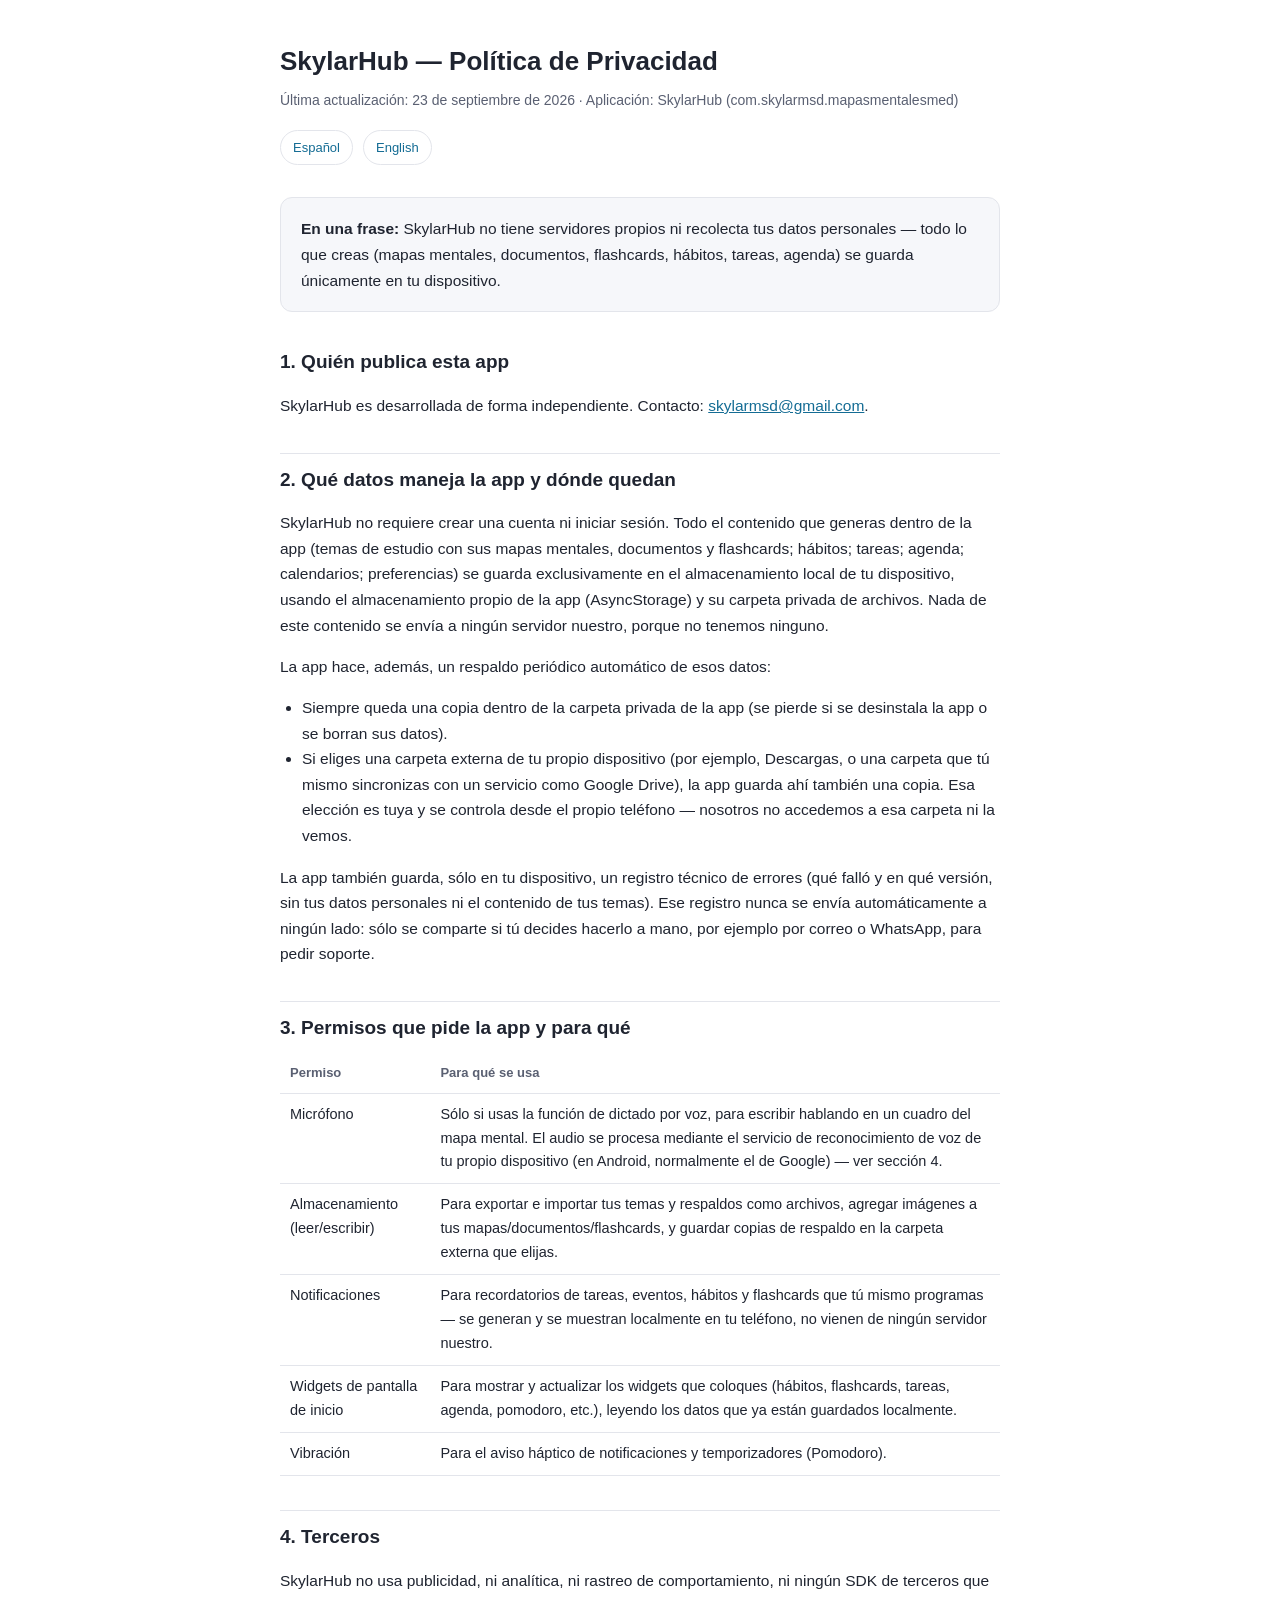
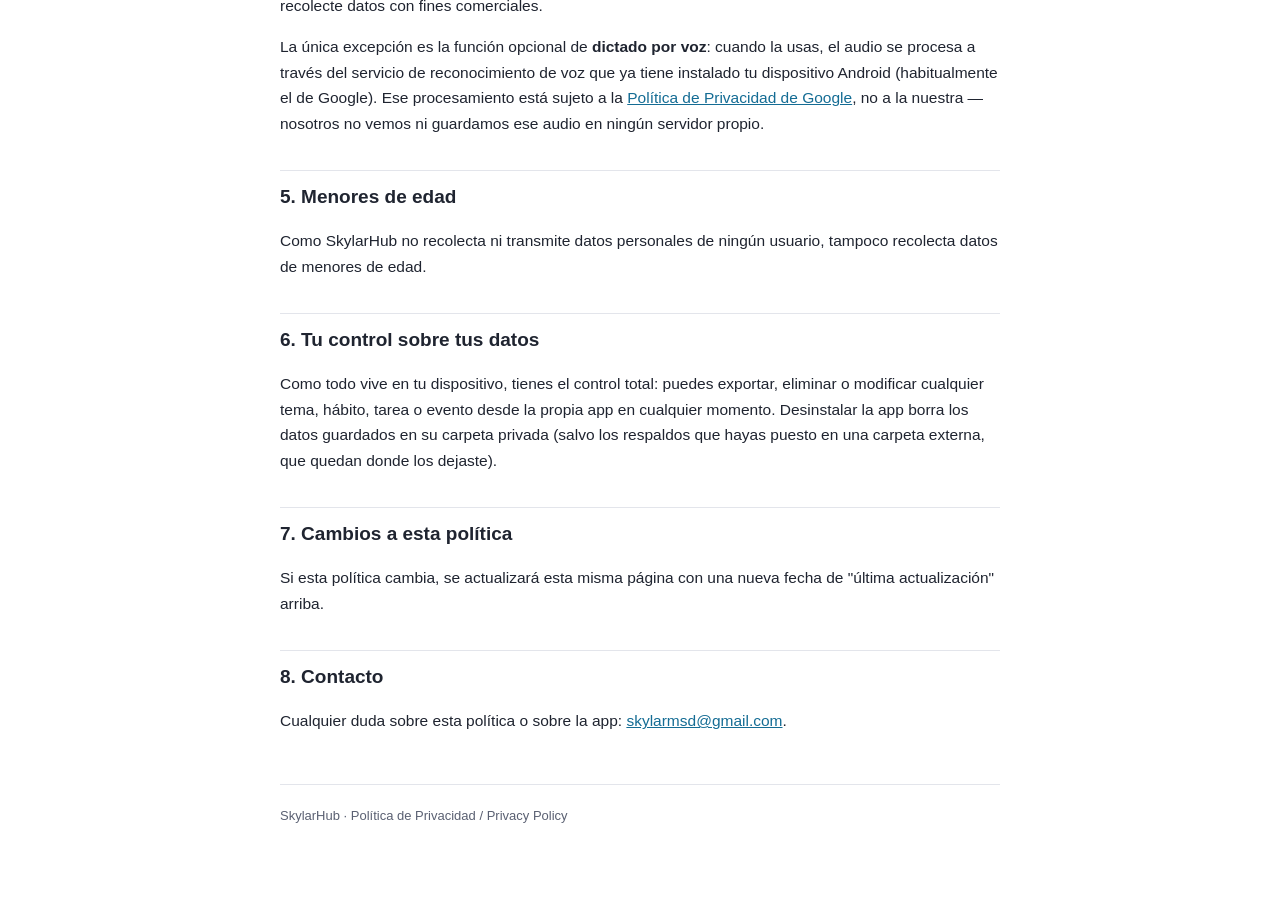
==== index.html @ 26d5677f "Create index.html" ====
<!DOCTYPE html>
<html lang="es">
<head>
<meta charset="UTF-8">
<meta name="viewport" content="width=device-width, initial-scale=1.0">
<title>SkylarHub — Política de Privacidad / Privacy Policy</title>
<style>
  :root {
    --texto: #1f2430;
    --texto-secundario: #5a6072;
    --fondo: #ffffff;
    --superficie: #f6f7fa;
    --borde: #e3e5eb;
    --acento: #146C94;
  }
  * { box-sizing: border-box; }
  body {
    margin: 0;
    background: var(--fondo);
    color: var(--texto);
    font-family: -apple-system, BlinkMacSystemFont, "Segoe UI", Roboto, Helvetica, Arial, sans-serif;
    line-height: 1.65;
  }
  .contenedor {
    max-width: 760px;
    margin: 0 auto;
    padding: 40px 20px 80px;
  }
  header {
    margin-bottom: 32px;
  }
  h1 {
    font-size: 26px;
    margin: 0 0 6px;
  }
  .subtitulo {
    color: var(--texto-secundario);
    font-size: 14px;
  }
  .idioma-nav {
    display: flex;
    gap: 10px;
    margin: 18px 0 0;
  }
  .idioma-nav a {
    font-size: 13px;
    text-decoration: none;
    color: var(--acento);
    border: 1px solid var(--borde);
    padding: 6px 12px;
    border-radius: 20px;
  }
  h2 {
    font-size: 19px;
    margin: 34px 0 10px;
    padding-top: 10px;
    border-top: 1px solid var(--borde);
  }
  section h2:first-of-type { border-top: none; padding-top: 0; }
  p, li { font-size: 15.5px; color: var(--texto); }
  ul { padding-left: 22px; }
  .resumen {
    background: var(--superficie);
    border: 1px solid var(--borde);
    border-radius: 12px;
    padding: 18px 20px;
    font-size: 15.5px;
  }
  .tabla-permisos {
    width: 100%;
    border-collapse: collapse;
    margin: 10px 0 4px;
    font-size: 14.5px;
  }
  .tabla-permisos th, .tabla-permisos td {
    text-align: left;
    padding: 9px 10px;
    border-bottom: 1px solid var(--borde);
    vertical-align: top;
  }
  .tabla-permisos th {
    color: var(--texto-secundario);
    font-weight: 600;
    font-size: 13px;
  }
  footer {
    margin-top: 50px;
    padding-top: 20px;
    border-top: 1px solid var(--borde);
    font-size: 13px;
    color: var(--texto-secundario);
  }
  a { color: var(--acento); }
  #en { display: none; }
</style>
</head>
<body>
<div class="contenedor">

  <header>
    <h1>SkylarHub — Política de Privacidad</h1>
    <div class="subtitulo">Última actualización: 23 de septiembre de 2026 · Aplicación: SkylarHub (com.skylarmsd.mapasmentalesmed)</div>
    <div class="idioma-nav">
      <a href="#" onclick="document.getElementById('es').style.display='block';document.getElementById('en').style.display='none';return false;">Español</a>
      <a href="#" onclick="document.getElementById('es').style.display='none';document.getElementById('en').style.display='block';return false;">English</a>
    </div>
  </header>

  <section id="es">

    <p class="resumen"><strong>En una frase:</strong> SkylarHub no tiene servidores propios ni recolecta tus datos personales — todo lo que creas (mapas mentales, documentos, flashcards, hábitos, tareas, agenda) se guarda únicamente en tu dispositivo.</p>

    <h2>1. Quién publica esta app</h2>
    <p>SkylarHub es desarrollada de forma independiente. Contacto: <a href="mailto:skylarmsd@gmail.com">skylarmsd@gmail.com</a>.</p>

    <h2>2. Qué datos maneja la app y dónde quedan</h2>
    <p>SkylarHub no requiere crear una cuenta ni iniciar sesión. Todo el contenido que generas dentro de la app (temas de estudio con sus mapas mentales, documentos y flashcards; hábitos; tareas; agenda; calendarios; preferencias) se guarda exclusivamente en el almacenamiento local de tu dispositivo, usando el almacenamiento propio de la app (AsyncStorage) y su carpeta privada de archivos. Nada de este contenido se envía a ningún servidor nuestro, porque no tenemos ninguno.</p>
    <p>La app hace, además, un respaldo periódico automático de esos datos:</p>
    <ul>
      <li>Siempre queda una copia dentro de la carpeta privada de la app (se pierde si se desinstala la app o se borran sus datos).</li>
      <li>Si eliges una carpeta externa de tu propio dispositivo (por ejemplo, Descargas, o una carpeta que tú mismo sincronizas con un servicio como Google Drive), la app guarda ahí también una copia. Esa elección es tuya y se controla desde el propio teléfono — nosotros no accedemos a esa carpeta ni la vemos.</li>
    </ul>
    <p>La app también guarda, sólo en tu dispositivo, un registro técnico de errores (qué falló y en qué versión, sin tus datos personales ni el contenido de tus temas). Ese registro nunca se envía automáticamente a ningún lado: sólo se comparte si tú decides hacerlo a mano, por ejemplo por correo o WhatsApp, para pedir soporte.</p>

    <h2>3. Permisos que pide la app y para qué</h2>
    <table class="tabla-permisos">
      <tr><th>Permiso</th><th>Para qué se usa</th></tr>
      <tr><td>Micrófono</td><td>Sólo si usas la función de dictado por voz, para escribir hablando en un cuadro del mapa mental. El audio se procesa mediante el servicio de reconocimiento de voz de tu propio dispositivo (en Android, normalmente el de Google) — ver sección 4.</td></tr>
      <tr><td>Almacenamiento (leer/escribir)</td><td>Para exportar e importar tus temas y respaldos como archivos, agregar imágenes a tus mapas/documentos/flashcards, y guardar copias de respaldo en la carpeta externa que elijas.</td></tr>
      <tr><td>Notificaciones</td><td>Para recordatorios de tareas, eventos, hábitos y flashcards que tú mismo programas — se generan y se muestran localmente en tu teléfono, no vienen de ningún servidor nuestro.</td></tr>
      <tr><td>Widgets de pantalla de inicio</td><td>Para mostrar y actualizar los widgets que coloques (hábitos, flashcards, tareas, agenda, pomodoro, etc.), leyendo los datos que ya están guardados localmente.</td></tr>
      <tr><td>Vibración</td><td>Para el aviso háptico de notificaciones y temporizadores (Pomodoro).</td></tr>
    </table>

    <h2>4. Terceros</h2>
    <p>SkylarHub no usa publicidad, ni analítica, ni rastreo de comportamiento, ni ningún SDK de terceros que recolecte datos con fines comerciales.</p>
    <p>La única excepción es la función opcional de <strong>dictado por voz</strong>: cuando la usas, el audio se procesa a través del servicio de reconocimiento de voz que ya tiene instalado tu dispositivo Android (habitualmente el de Google). Ese procesamiento está sujeto a la <a href="https://policies.google.com/privacy" target="_blank" rel="noopener">Política de Privacidad de Google</a>, no a la nuestra — nosotros no vemos ni guardamos ese audio en ningún servidor propio.</p>

    <h2>5. Menores de edad</h2>
    <p>Como SkylarHub no recolecta ni transmite datos personales de ningún usuario, tampoco recolecta datos de menores de edad.</p>

    <h2>6. Tu control sobre tus datos</h2>
    <p>Como todo vive en tu dispositivo, tienes el control total: puedes exportar, eliminar o modificar cualquier tema, hábito, tarea o evento desde la propia app en cualquier momento. Desinstalar la app borra los datos guardados en su carpeta privada (salvo los respaldos que hayas puesto en una carpeta externa, que quedan donde los dejaste).</p>

    <h2>7. Cambios a esta política</h2>
    <p>Si esta política cambia, se actualizará esta misma página con una nueva fecha de "última actualización" arriba.</p>

    <h2>8. Contacto</h2>
    <p>Cualquier duda sobre esta política o sobre la app: <a href="mailto:skylarmsd@gmail.com">skylarmsd@gmail.com</a>.</p>

  </section>

  <section id="en">

    <p class="resumen"><strong>In one sentence:</strong> SkylarHub has no servers of its own and does not collect your personal data — everything you create (mind maps, documents, flashcards, habits, tasks, calendar) is stored only on your device.</p>

    <h2>1. Who publishes this app</h2>
    <p>SkylarHub is developed independently. Contact: <a href="mailto:skylarmsd@gmail.com">skylarmsd@gmail.com</a>.</p>

    <h2>2. What data the app handles and where it lives</h2>
    <p>SkylarHub does not require creating an account or signing in. All the content you create inside the app (study topics with their mind maps, documents and flashcards; habits; tasks; calendar/agenda; preferences) is stored exclusively in your device's local storage, using the app's own storage (AsyncStorage) and its private file folder. None of this content is sent to any server of ours, because we don't have one.</p>
    <p>The app also makes a periodic automatic backup of that data:</p>
    <ul>
      <li>A copy always stays inside the app's private folder (lost if you uninstall the app or clear its data).</li>
      <li>If you choose an external folder on your own device (for example Downloads, or a folder you yourself sync with a service like Google Drive), the app also saves a copy there. That choice is yours and is controlled from your own phone — we do not access or see that folder.</li>
    </ul>
    <p>The app also keeps, only on your device, a technical error log (what failed and in which app version, without your personal data or your topics' content). That log is never sent anywhere automatically: it is only shared if you choose to do so manually, e.g. by email or messaging app, to request support.</p>

    <h2>3. Permissions the app requests and why</h2>
    <table class="tabla-permisos">
      <tr><th>Permission</th><th>What it's used for</th></tr>
      <tr><td>Microphone</td><td>Only if you use the voice dictation feature, to write into a mind-map box by speaking. The audio is processed through your own device's speech-recognition service (on Android, typically Google's) — see section 4.</td></tr>
      <tr><td>Storage (read/write)</td><td>To export and import your topics and backups as files, add images to your maps/documents/flashcards, and save backup copies to the external folder you choose.</td></tr>
      <tr><td>Notifications</td><td>For reminders about tasks, events, habits and flashcards that you schedule yourself — they are generated and shown locally on your phone, not sent from any server of ours.</td></tr>
      <tr><td>Home-screen widgets</td><td>To display and update the widgets you place (habits, flashcards, tasks, agenda, pomodoro, etc.), reading the data already stored locally.</td></tr>
      <tr><td>Vibration</td><td>For haptic feedback on notifications and timers (Pomodoro).</td></tr>
    </table>

    <h2>4. Third parties</h2>
    <p>SkylarHub does not use advertising, analytics, behavioral tracking, or any third-party SDK that collects data for commercial purposes.</p>
    <p>The only exception is the optional <strong>voice dictation</strong> feature: when you use it, the audio is processed through the speech-recognition service already installed on your Android device (typically Google's). That processing is subject to <a href="https://policies.google.com/privacy" target="_blank" rel="noopener">Google's Privacy Policy</a>, not ours — we never see or store that audio on any server of our own.</p>

    <h2>5. Children's privacy</h2>
    <p>Since SkylarHub does not collect or transmit personal data from any user, it does not collect data from children either.</p>

    <h2>6. Your control over your data</h2>
    <p>Since everything lives on your device, you have full control: you can export, delete or edit any topic, habit, task or event from within the app at any time. Uninstalling the app removes the data stored in its private folder (except for backups you placed yourself in an external folder, which stay where you left them).</p>

    <h2>7. Changes to this policy</h2>
    <p>If this policy changes, this same page will be updated with a new "last updated" date at the top.</p>

    <h2>8. Contact</h2>
    <p>Any questions about this policy or the app: <a href="mailto:skylarmsd@gmail.com">skylarmsd@gmail.com</a>.</p>

  </section>

  <footer>
    SkylarHub · Política de Privacidad / Privacy Policy
  </footer>

</div>
</body>
</html>
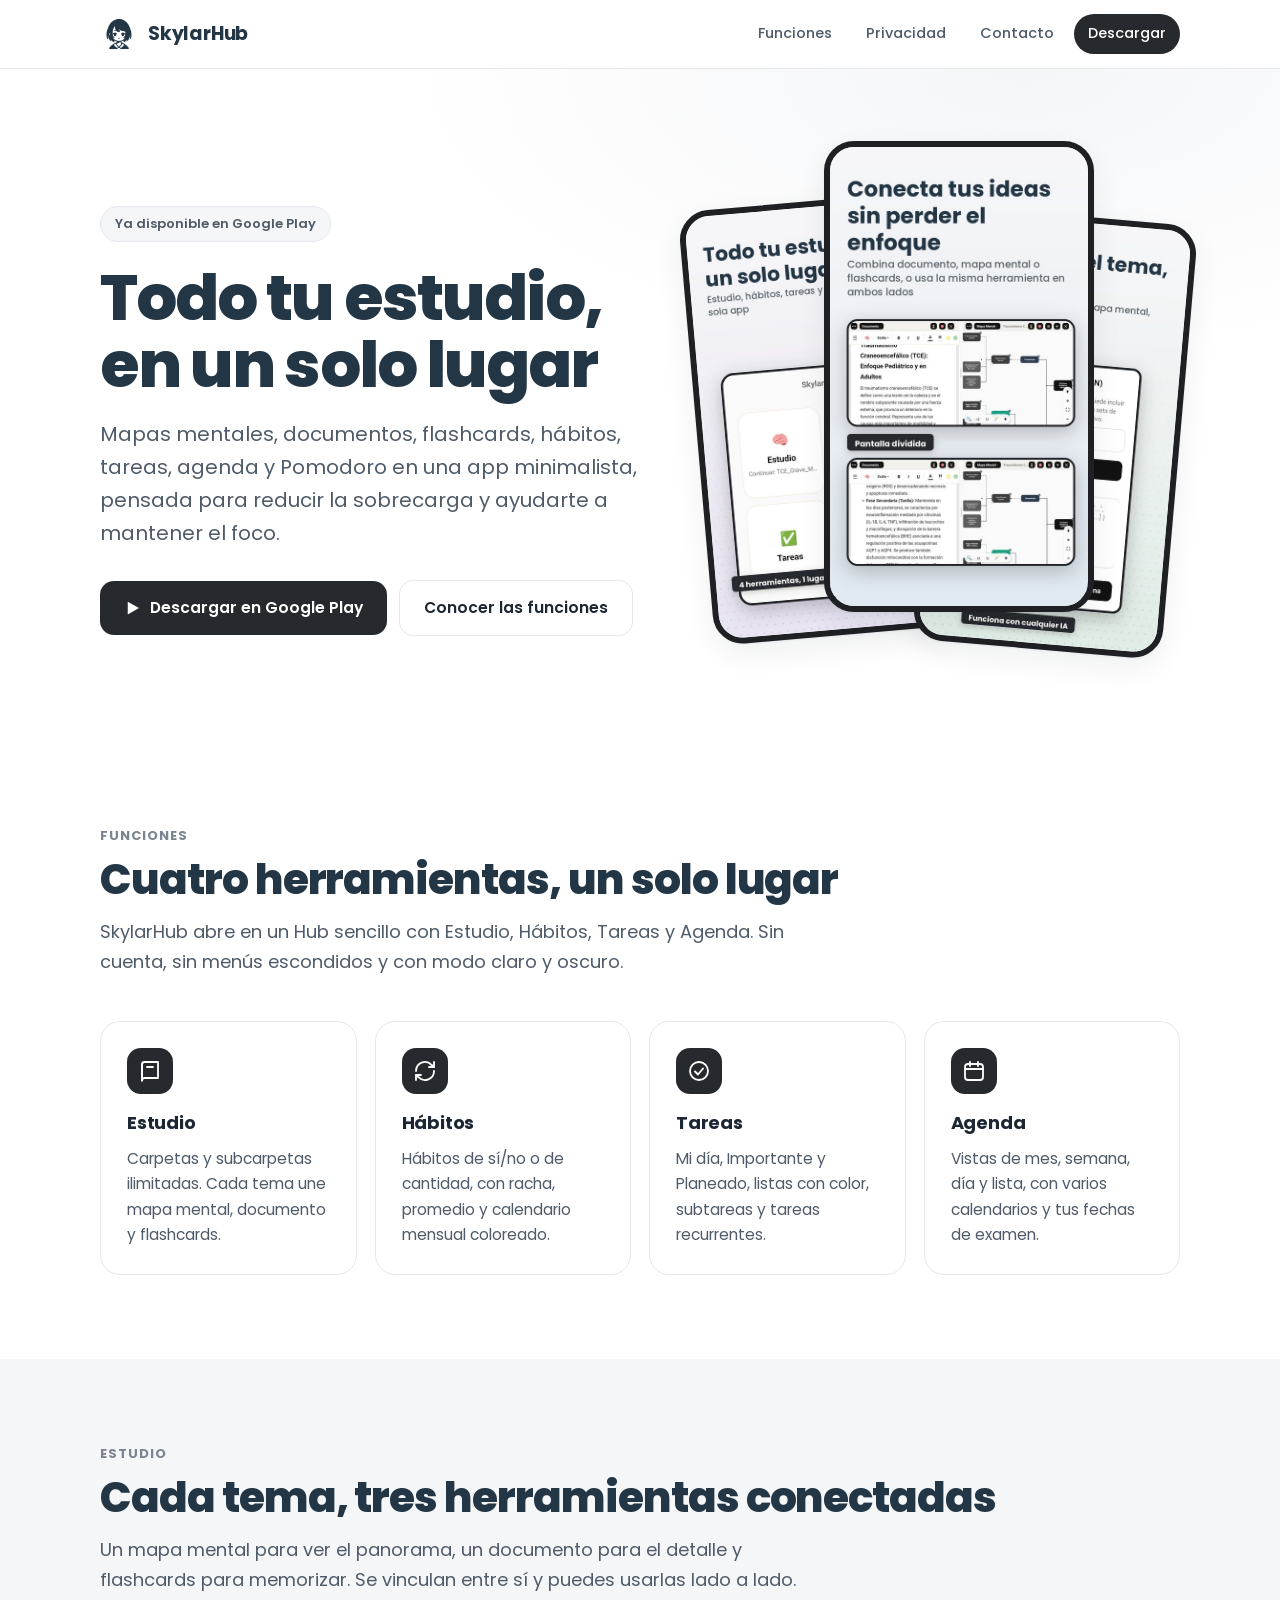
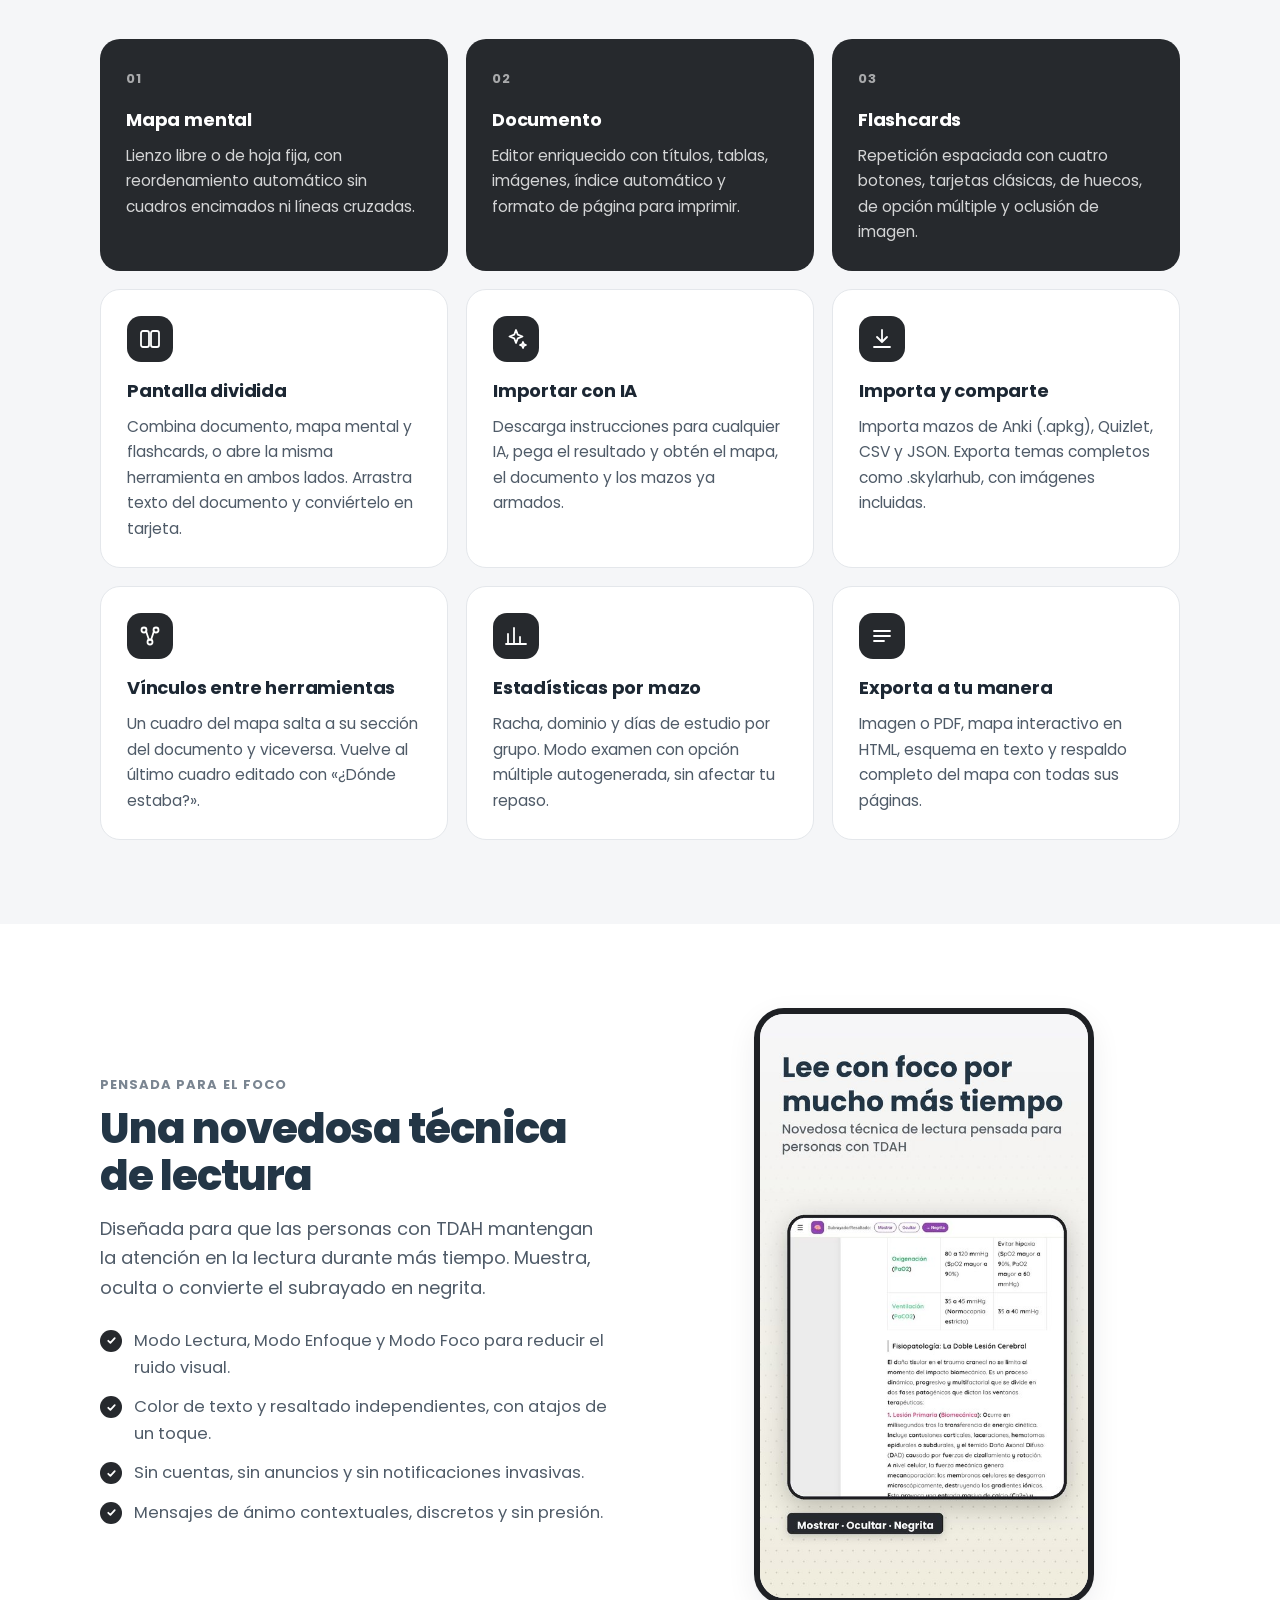
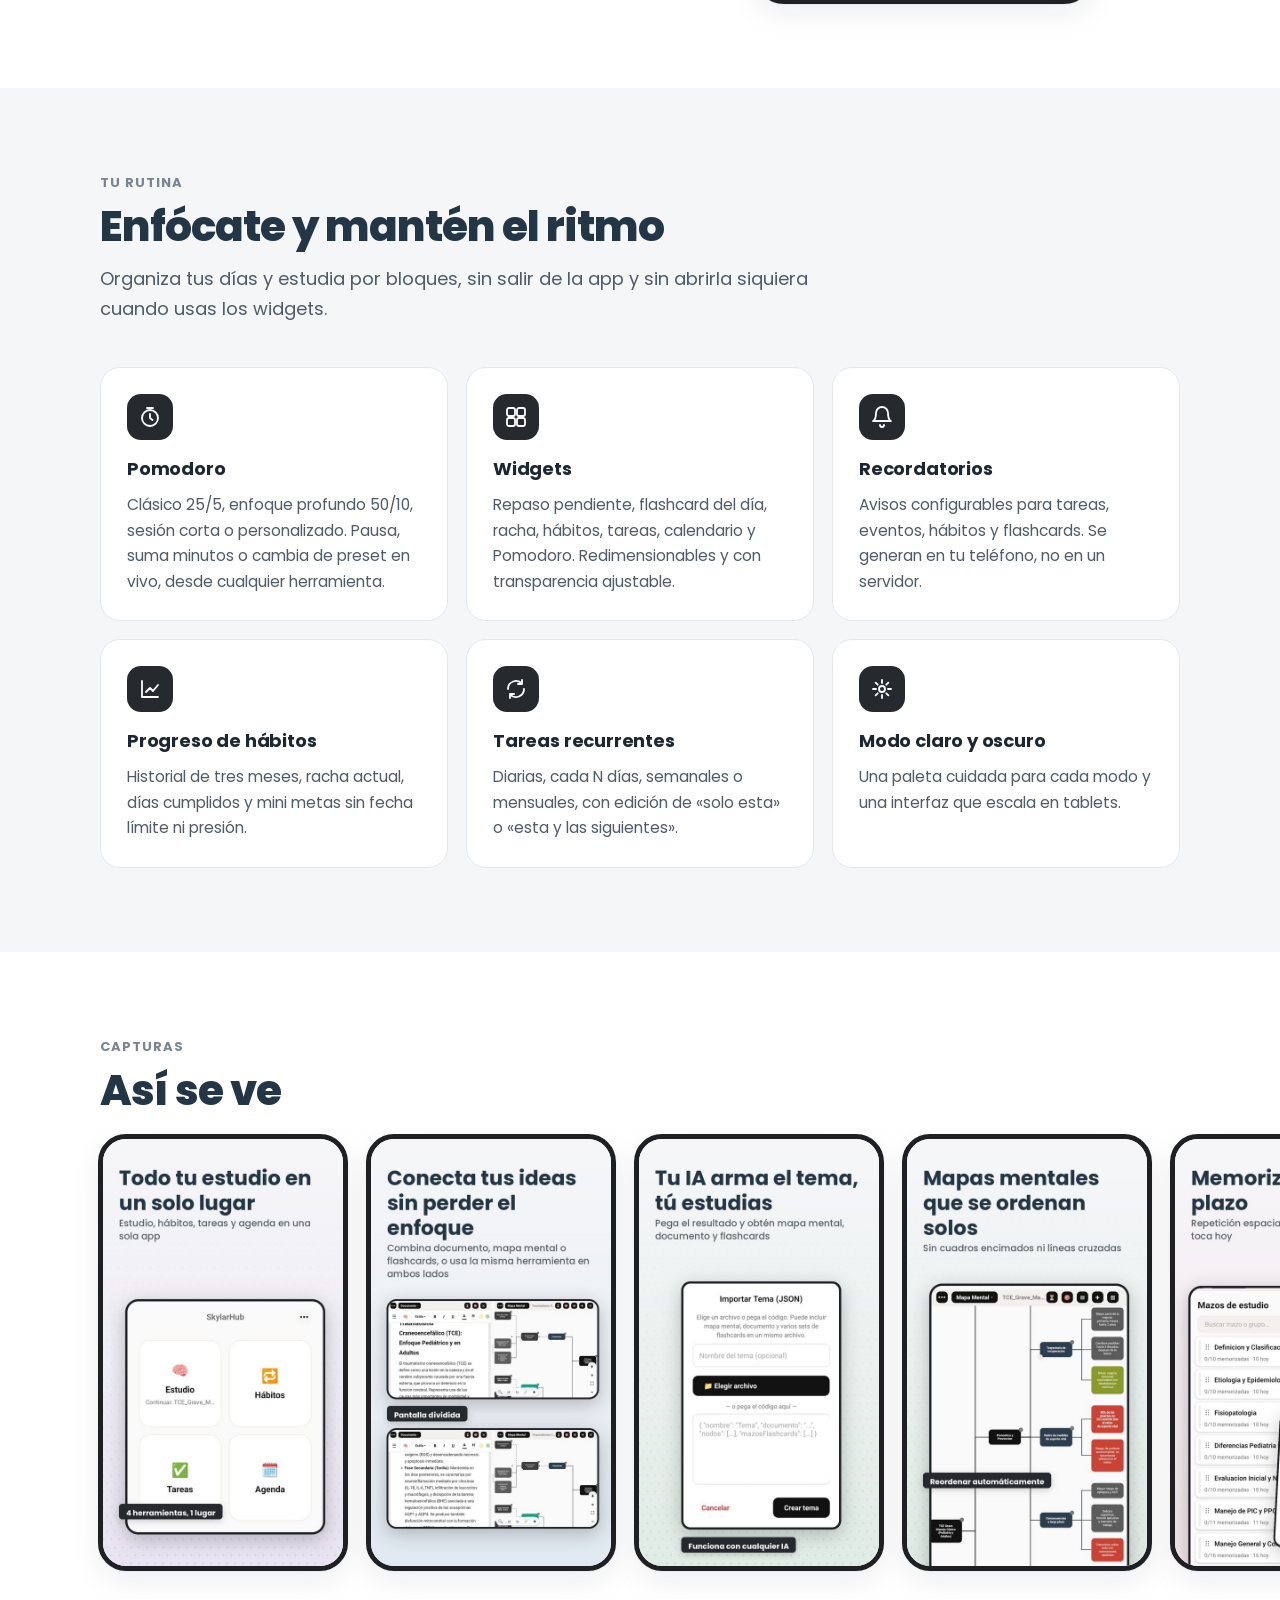
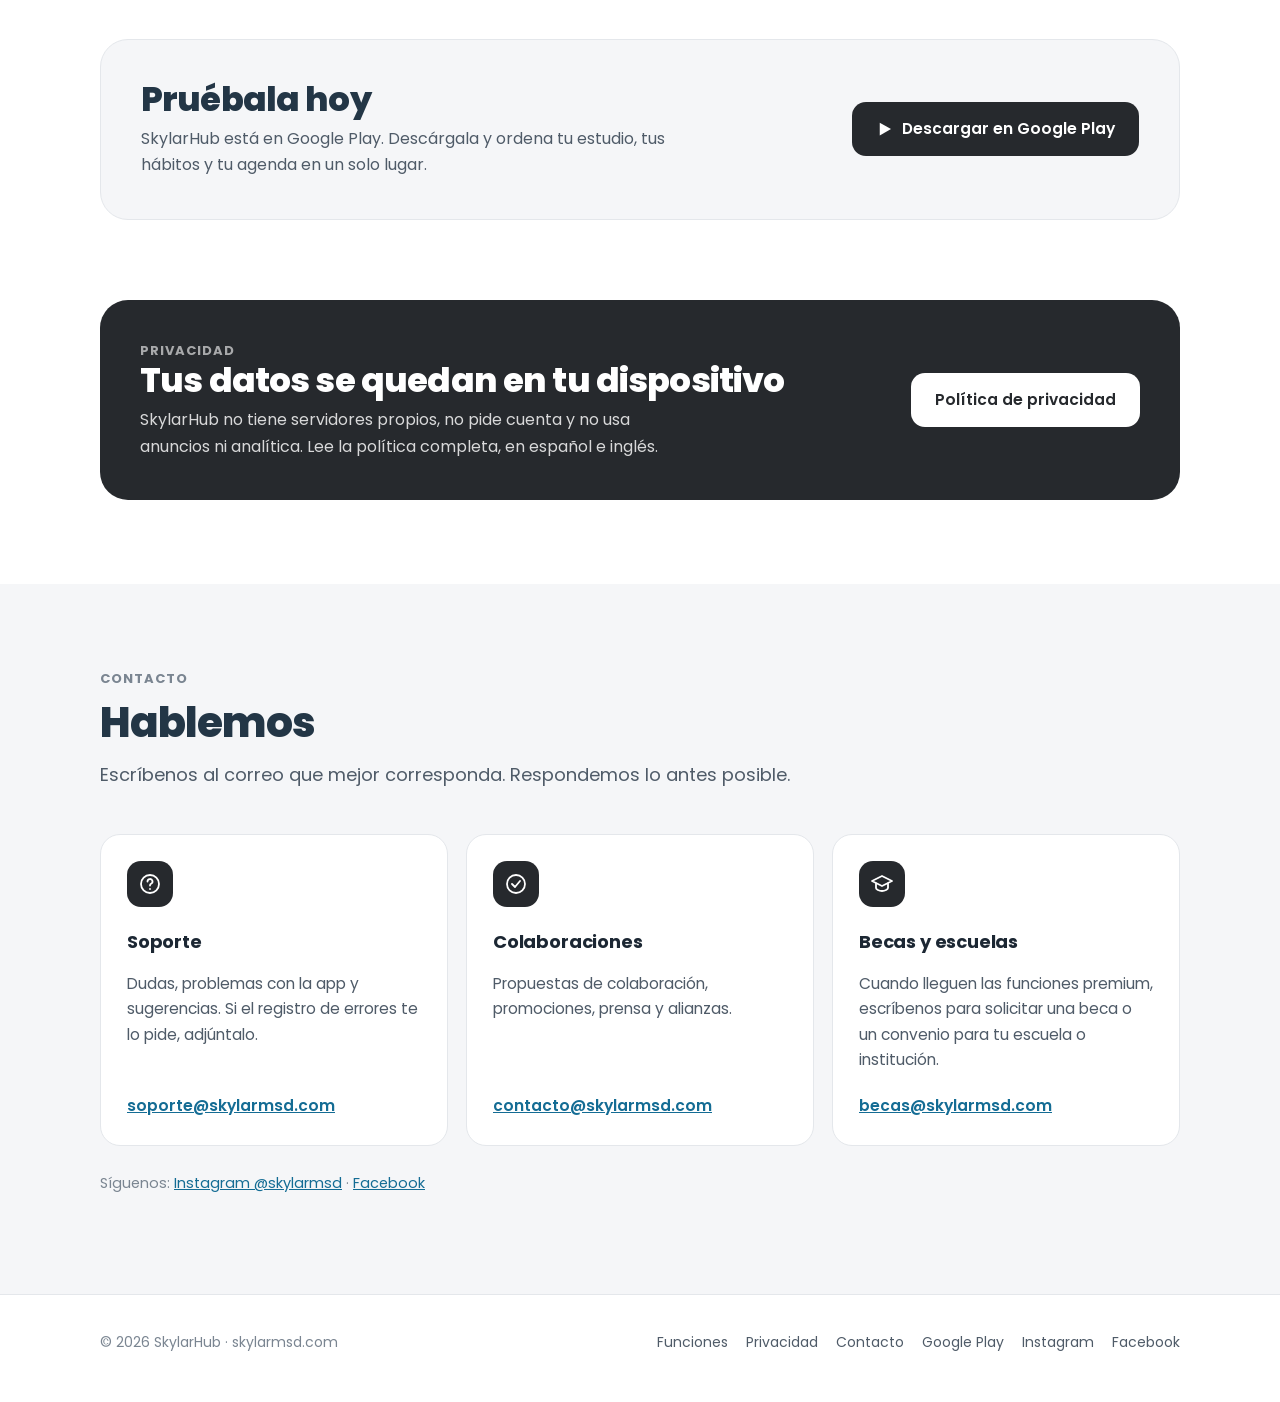
==== commit e709e245: "Add files via upload" ====
--- a/index.html
+++ b/index.html
@@ -2,202 +2,292 @@
 <html lang="es">
 <head>
 <meta charset="UTF-8">
-<meta name="viewport" content="width=device-width, initial-scale=1.0">
-<title>SkylarHub — Política de Privacidad / Privacy Policy</title>
-<style>
-  :root {
-    --texto: #1f2430;
-    --texto-secundario: #5a6072;
-    --fondo: #ffffff;
-    --superficie: #f6f7fa;
-    --borde: #e3e5eb;
-    --acento: #146C94;
-  }
-  * { box-sizing: border-box; }
-  body {
-    margin: 0;
-    background: var(--fondo);
-    color: var(--texto);
-    font-family: -apple-system, BlinkMacSystemFont, "Segoe UI", Roboto, Helvetica, Arial, sans-serif;
-    line-height: 1.65;
-  }
-  .contenedor {
-    max-width: 760px;
-    margin: 0 auto;
-    padding: 40px 20px 80px;
-  }
-  header {
-    margin-bottom: 32px;
-  }
-  h1 {
-    font-size: 26px;
-    margin: 0 0 6px;
-  }
-  .subtitulo {
-    color: var(--texto-secundario);
-    font-size: 14px;
-  }
-  .idioma-nav {
-    display: flex;
-    gap: 10px;
-    margin: 18px 0 0;
-  }
-  .idioma-nav a {
-    font-size: 13px;
-    text-decoration: none;
-    color: var(--acento);
-    border: 1px solid var(--borde);
-    padding: 6px 12px;
-    border-radius: 20px;
-  }
-  h2 {
-    font-size: 19px;
-    margin: 34px 0 10px;
-    padding-top: 10px;
-    border-top: 1px solid var(--borde);
-  }
-  section h2:first-of-type { border-top: none; padding-top: 0; }
-  p, li { font-size: 15.5px; color: var(--texto); }
-  ul { padding-left: 22px; }
-  .resumen {
-    background: var(--superficie);
-    border: 1px solid var(--borde);
-    border-radius: 12px;
-    padding: 18px 20px;
-    font-size: 15.5px;
-  }
-  .tabla-permisos {
-    width: 100%;
-    border-collapse: collapse;
-    margin: 10px 0 4px;
-    font-size: 14.5px;
-  }
-  .tabla-permisos th, .tabla-permisos td {
-    text-align: left;
-    padding: 9px 10px;
-    border-bottom: 1px solid var(--borde);
-    vertical-align: top;
-  }
-  .tabla-permisos th {
-    color: var(--texto-secundario);
-    font-weight: 600;
-    font-size: 13px;
-  }
-  footer {
-    margin-top: 50px;
-    padding-top: 20px;
-    border-top: 1px solid var(--borde);
-    font-size: 13px;
-    color: var(--texto-secundario);
-  }
-  a { color: var(--acento); }
-  #en { display: none; }
-</style>
+<meta name="viewport" content="width=device-width, initial-scale=1">
+<title>SkylarHub — Estudio, hábitos, tareas y agenda en una sola app</title>
+<meta name="description" content="SkylarHub reúne mapas mentales, documentos, flashcards, hábitos, tareas, agenda y Pomodoro en una app minimalista, sin cuenta y con tus datos solo en tu dispositivo.">
+<link rel="canonical" href="https://skylarmsd.com/">
+<link rel="icon" type="image/png" sizes="32x32" href="assets/favicon-32.png">
+<link rel="apple-touch-icon" href="assets/apple-touch-icon.png">
+<meta property="og:type" content="website">
+<meta property="og:title" content="SkylarHub — Todo tu estudio en un solo lugar">
+<meta property="og:description" content="Mapas mentales, documentos, flashcards, hábitos, tareas, agenda y Pomodoro. Sin cuenta, sin anuncios, sin rastreo.">
+<meta property="og:url" content="https://skylarmsd.com/">
+<meta property="og:image" content="https://skylarmsd.com/assets/og-image.jpg">
+<meta name="twitter:card" content="summary_large_image">
+<link rel="preconnect" href="https://fonts.googleapis.com">
+<link rel="preconnect" href="https://fonts.gstatic.com" crossorigin>
+<link href="https://fonts.googleapis.com/css2?family=Poppins:wght@400;500;600;700;800&display=swap" rel="stylesheet">
+<link rel="stylesheet" href="assets/style.css">
+<script type="application/ld+json">{"@context":"https://schema.org","@type":"MobileApplication","name":"SkylarHub","operatingSystem":"Android","applicationCategory":"EducationalApplication","url":"https://skylarmsd.com/","downloadUrl":"https://play.google.com/store/apps/details?id=com.skylarmsd.mapasmentalesmed","sameAs":["https://www.instagram.com/skylarmsd/","https://www.facebook.com/profile.php?id=61578050750793"]}</script>
 </head>
 <body>
-<div class="contenedor">
-
-  <header>
-    <h1>SkylarHub — Política de Privacidad</h1>
-    <div class="subtitulo">Última actualización: 23 de septiembre de 2026 · Aplicación: SkylarHub (com.skylarmsd.mapasmentalesmed)</div>
-    <div class="idioma-nav">
-      <a href="#" onclick="document.getElementById('es').style.display='block';document.getElementById('en').style.display='none';return false;">Español</a>
-      <a href="#" onclick="document.getElementById('es').style.display='none';document.getElementById('en').style.display='block';return false;">English</a>
-    </div>
-  </header>
-
-  <section id="es">
-
-    <p class="resumen"><strong>En una frase:</strong> SkylarHub no tiene servidores propios ni recolecta tus datos personales — todo lo que creas (mapas mentales, documentos, flashcards, hábitos, tareas, agenda) se guarda únicamente en tu dispositivo.</p>
-
-    <h2>1. Quién publica esta app</h2>
-    <p>SkylarHub es desarrollada de forma independiente. Contacto: <a href="mailto:skylarmsd@gmail.com">skylarmsd@gmail.com</a>.</p>
-
-    <h2>2. Qué datos maneja la app y dónde quedan</h2>
-    <p>SkylarHub no requiere crear una cuenta ni iniciar sesión. Todo el contenido que generas dentro de la app (temas de estudio con sus mapas mentales, documentos y flashcards; hábitos; tareas; agenda; calendarios; preferencias) se guarda exclusivamente en el almacenamiento local de tu dispositivo, usando el almacenamiento propio de la app (AsyncStorage) y su carpeta privada de archivos. Nada de este contenido se envía a ningún servidor nuestro, porque no tenemos ninguno.</p>
-    <p>La app hace, además, un respaldo periódico automático de esos datos:</p>
-    <ul>
-      <li>Siempre queda una copia dentro de la carpeta privada de la app (se pierde si se desinstala la app o se borran sus datos).</li>
-      <li>Si eliges una carpeta externa de tu propio dispositivo (por ejemplo, Descargas, o una carpeta que tú mismo sincronizas con un servicio como Google Drive), la app guarda ahí también una copia. Esa elección es tuya y se controla desde el propio teléfono — nosotros no accedemos a esa carpeta ni la vemos.</li>
-    </ul>
-    <p>La app también guarda, sólo en tu dispositivo, un registro técnico de errores (qué falló y en qué versión, sin tus datos personales ni el contenido de tus temas). Ese registro nunca se envía automáticamente a ningún lado: sólo se comparte si tú decides hacerlo a mano, por ejemplo por correo o WhatsApp, para pedir soporte.</p>
-
-    <h2>3. Permisos que pide la app y para qué</h2>
-    <table class="tabla-permisos">
-      <tr><th>Permiso</th><th>Para qué se usa</th></tr>
-      <tr><td>Micrófono</td><td>Sólo si usas la función de dictado por voz, para escribir hablando en un cuadro del mapa mental. El audio se procesa mediante el servicio de reconocimiento de voz de tu propio dispositivo (en Android, normalmente el de Google) — ver sección 4.</td></tr>
-      <tr><td>Almacenamiento (leer/escribir)</td><td>Para exportar e importar tus temas y respaldos como archivos, agregar imágenes a tus mapas/documentos/flashcards, y guardar copias de respaldo en la carpeta externa que elijas.</td></tr>
-      <tr><td>Notificaciones</td><td>Para recordatorios de tareas, eventos, hábitos y flashcards que tú mismo programas — se generan y se muestran localmente en tu teléfono, no vienen de ningún servidor nuestro.</td></tr>
-      <tr><td>Widgets de pantalla de inicio</td><td>Para mostrar y actualizar los widgets que coloques (hábitos, flashcards, tareas, agenda, pomodoro, etc.), leyendo los datos que ya están guardados localmente.</td></tr>
-      <tr><td>Vibración</td><td>Para el aviso háptico de notificaciones y temporizadores (Pomodoro).</td></tr>
-    </table>
-
-    <h2>4. Terceros</h2>
-    <p>SkylarHub no usa publicidad, ni analítica, ni rastreo de comportamiento, ni ningún SDK de terceros que recolecte datos con fines comerciales.</p>
-    <p>La única excepción es la función opcional de <strong>dictado por voz</strong>: cuando la usas, el audio se procesa a través del servicio de reconocimiento de voz que ya tiene instalado tu dispositivo Android (habitualmente el de Google). Ese procesamiento está sujeto a la <a href="https://policies.google.com/privacy" target="_blank" rel="noopener">Política de Privacidad de Google</a>, no a la nuestra — nosotros no vemos ni guardamos ese audio en ningún servidor propio.</p>
-
-    <h2>5. Menores de edad</h2>
-    <p>Como SkylarHub no recolecta ni transmite datos personales de ningún usuario, tampoco recolecta datos de menores de edad.</p>
-
-    <h2>6. Tu control sobre tus datos</h2>
-    <p>Como todo vive en tu dispositivo, tienes el control total: puedes exportar, eliminar o modificar cualquier tema, hábito, tarea o evento desde la propia app en cualquier momento. Desinstalar la app borra los datos guardados en su carpeta privada (salvo los respaldos que hayas puesto en una carpeta externa, que quedan donde los dejaste).</p>
-
-    <h2>7. Cambios a esta política</h2>
-    <p>Si esta política cambia, se actualizará esta misma página con una nueva fecha de "última actualización" arriba.</p>
-
-    <h2>8. Contacto</h2>
-    <p>Cualquier duda sobre esta política o sobre la app: <a href="mailto:skylarmsd@gmail.com">skylarmsd@gmail.com</a>.</p>
-
-  </section>
-
-  <section id="en">
-
-    <p class="resumen"><strong>In one sentence:</strong> SkylarHub has no servers of its own and does not collect your personal data — everything you create (mind maps, documents, flashcards, habits, tasks, calendar) is stored only on your device.</p>
-
-    <h2>1. Who publishes this app</h2>
-    <p>SkylarHub is developed independently. Contact: <a href="mailto:skylarmsd@gmail.com">skylarmsd@gmail.com</a>.</p>
-
-    <h2>2. What data the app handles and where it lives</h2>
-    <p>SkylarHub does not require creating an account or signing in. All the content you create inside the app (study topics with their mind maps, documents and flashcards; habits; tasks; calendar/agenda; preferences) is stored exclusively in your device's local storage, using the app's own storage (AsyncStorage) and its private file folder. None of this content is sent to any server of ours, because we don't have one.</p>
-    <p>The app also makes a periodic automatic backup of that data:</p>
-    <ul>
-      <li>A copy always stays inside the app's private folder (lost if you uninstall the app or clear its data).</li>
-      <li>If you choose an external folder on your own device (for example Downloads, or a folder you yourself sync with a service like Google Drive), the app also saves a copy there. That choice is yours and is controlled from your own phone — we do not access or see that folder.</li>
-    </ul>
-    <p>The app also keeps, only on your device, a technical error log (what failed and in which app version, without your personal data or your topics' content). That log is never sent anywhere automatically: it is only shared if you choose to do so manually, e.g. by email or messaging app, to request support.</p>
-
-    <h2>3. Permissions the app requests and why</h2>
-    <table class="tabla-permisos">
-      <tr><th>Permission</th><th>What it's used for</th></tr>
-      <tr><td>Microphone</td><td>Only if you use the voice dictation feature, to write into a mind-map box by speaking. The audio is processed through your own device's speech-recognition service (on Android, typically Google's) — see section 4.</td></tr>
-      <tr><td>Storage (read/write)</td><td>To export and import your topics and backups as files, add images to your maps/documents/flashcards, and save backup copies to the external folder you choose.</td></tr>
-      <tr><td>Notifications</td><td>For reminders about tasks, events, habits and flashcards that you schedule yourself — they are generated and shown locally on your phone, not sent from any server of ours.</td></tr>
-      <tr><td>Home-screen widgets</td><td>To display and update the widgets you place (habits, flashcards, tasks, agenda, pomodoro, etc.), reading the data already stored locally.</td></tr>
-      <tr><td>Vibration</td><td>For haptic feedback on notifications and timers (Pomodoro).</td></tr>
-    </table>
-
-    <h2>4. Third parties</h2>
-    <p>SkylarHub does not use advertising, analytics, behavioral tracking, or any third-party SDK that collects data for commercial purposes.</p>
-    <p>The only exception is the optional <strong>voice dictation</strong> feature: when you use it, the audio is processed through the speech-recognition service already installed on your Android device (typically Google's). That processing is subject to <a href="https://policies.google.com/privacy" target="_blank" rel="noopener">Google's Privacy Policy</a>, not ours — we never see or store that audio on any server of our own.</p>
-
-    <h2>5. Children's privacy</h2>
-    <p>Since SkylarHub does not collect or transmit personal data from any user, it does not collect data from children either.</p>
-
-    <h2>6. Your control over your data</h2>
-    <p>Since everything lives on your device, you have full control: you can export, delete or edit any topic, habit, task or event from within the app at any time. Uninstalling the app removes the data stored in its private folder (except for backups you placed yourself in an external folder, which stay where you left them).</p>
-
-    <h2>7. Changes to this policy</h2>
-    <p>If this policy changes, this same page will be updated with a new "last updated" date at the top.</p>
-
-    <h2>8. Contact</h2>
-    <p>Any questions about this policy or the app: <a href="mailto:skylarmsd@gmail.com">skylarmsd@gmail.com</a>.</p>
-
-  </section>
-
-  <footer>
-    SkylarHub · Política de Privacidad / Privacy Policy
-  </footer>
-
-</div>
+
+<header class="nav">
+  <div class="wrap">
+    <a class="brand" href="/"><img class="logo-img" src="assets/logo.png" alt="" width="38" height="38"><span>SkylarHub</span></a>
+    <nav aria-label="Principal">
+      <ul>
+        <li><a href="#funciones">Funciones</a></li>
+        <li><a href="/privacidad">Privacidad</a></li>
+        <li><a href="#contacto">Contacto</a></li>
+        <li><a class="navcta" href="https://play.google.com/store/apps/details?id=com.skylarmsd.mapasmentalesmed" target="_blank" rel="noopener">Descargar</a></li>
+      </ul>
+    </nav>
+  </div>
+</header>
+
+<main>
+
+<!-- HERO -->
+<section class="hero">
+  <div class="wrap">
+    <div>
+      <span class="eyebrow">Ya disponible en Google Play</span>
+      <h1>Todo tu estudio, en un solo lugar</h1>
+      <p class="lead">Mapas mentales, documentos, flashcards, hábitos, tareas, agenda y Pomodoro en una app minimalista, pensada para reducir la sobrecarga y ayudarte a mantener el foco.</p>
+      <div class="cta">
+        <a class="btn" href="https://play.google.com/store/apps/details?id=com.skylarmsd.mapasmentalesmed" target="_blank" rel="noopener"><svg viewBox="0 0 24 24" aria-hidden="true"><path d="M5 3.5v17l15-8.5z"/></svg> Descargar en Google Play</a>
+        <a class="btn ghost" href="#funciones">Conocer las funciones</a>
+      </div>
+    </div>
+    <div class="phones" aria-hidden="true">
+      <img src="assets/screens/1_hub.jpg" alt="" width="540" height="960">
+      <img src="assets/screens/2_pantalla_dividida.jpg" alt="" width="540" height="960">
+      <img src="assets/screens/3_importar_ia.jpg" alt="" width="540" height="960">
+    </div>
+  </div>
+</section>
+
+<!-- PILARES -->
+<section class="s" id="funciones">
+  <div class="wrap">
+    <p class="kicker">Funciones</p>
+    <h2>Cuatro herramientas, un solo lugar</h2>
+    <p class="sub">SkylarHub abre en un Hub sencillo con Estudio, Hábitos, Tareas y Agenda. Sin cuenta, sin menús escondidos y con modo claro y oscuro.</p>
+
+    <div class="grid g4">
+      <article class="card">
+        <div class="ico"><svg viewBox="0 0 24 24"><path d="M4 5.5A2.5 2.5 0 0 1 6.5 3H20v16H6.5A2.5 2.5 0 0 0 4 21.5z"/><path d="M4 21.5V5.5M9 8h6"/></svg></div>
+        <h3>Estudio</h3>
+        <p>Carpetas y subcarpetas ilimitadas. Cada tema une mapa mental, documento y flashcards.</p>
+      </article>
+      <article class="card">
+        <div class="ico"><svg viewBox="0 0 24 24"><path d="M3 12a9 9 0 0 1 15.5-6.2L21 8"/><path d="M21 3v5h-5M21 12a9 9 0 0 1-15.5 6.2L3 16"/><path d="M3 21v-5h5"/></svg></div>
+        <h3>Hábitos</h3>
+        <p>Hábitos de sí/no o de cantidad, con racha, promedio y calendario mensual coloreado.</p>
+      </article>
+      <article class="card">
+        <div class="ico"><svg viewBox="0 0 24 24"><circle cx="12" cy="12" r="9"/><path d="M8 12.5l3 3 5-6"/></svg></div>
+        <h3>Tareas</h3>
+        <p>Mi día, Importante y Planeado, listas con color, subtareas y tareas recurrentes.</p>
+      </article>
+      <article class="card">
+        <div class="ico"><svg viewBox="0 0 24 24"><rect x="3" y="5" width="18" height="16" rx="3"/><path d="M3 10h18M8 3v4M16 3v4"/></svg></div>
+        <h3>Agenda</h3>
+        <p>Vistas de mes, semana, día y lista, con varios calendarios y tus fechas de examen.</p>
+      </article>
+    </div>
+  </div>
+</section>
+
+<!-- ESTUDIO -->
+<section class="s soft">
+  <div class="wrap">
+    <p class="kicker">Estudio</p>
+    <h2>Cada tema, tres herramientas conectadas</h2>
+    <p class="sub">Un mapa mental para ver el panorama, un documento para el detalle y flashcards para memorizar. Se vinculan entre sí y puedes usarlas lado a lado.</p>
+
+    <div class="trio">
+      <div class="card"><span class="n">01</span><h3>Mapa mental</h3><p>Lienzo libre o de hoja fija, con reordenamiento automático sin cuadros encimados ni líneas cruzadas.</p></div>
+      <div class="card"><span class="n">02</span><h3>Documento</h3><p>Editor enriquecido con títulos, tablas, imágenes, índice automático y formato de página para imprimir.</p></div>
+      <div class="card"><span class="n">03</span><h3>Flashcards</h3><p>Repetición espaciada con cuatro botones, tarjetas clásicas, de huecos, de opción múltiple y oclusión de imagen.</p></div>
+    </div>
+
+    <div class="grid g3">
+      <article class="card">
+        <div class="ico"><svg viewBox="0 0 24 24"><rect x="3" y="4" width="8" height="16" rx="2"/><rect x="13" y="4" width="8" height="16" rx="2"/></svg></div>
+        <h3>Pantalla dividida</h3>
+        <p>Combina documento, mapa mental y flashcards, o abre la misma herramienta en ambos lados. Arrastra texto del documento y conviértelo en tarjeta.</p>
+      </article>
+      <article class="card">
+        <div class="ico"><svg viewBox="0 0 24 24"><path d="M12 3l1.8 4.7L18.5 9.5l-4.7 1.8L12 16l-1.8-4.7L5.5 9.5l4.7-1.8z"/><path d="M19 15l.8 2.2L22 18l-2.2.8L19 21l-.8-2.2L16 18l2.2-.8z"/></svg></div>
+        <h3>Importar con IA</h3>
+        <p>Descarga instrucciones para cualquier IA, pega el resultado y obtén el mapa, el documento y los mazos ya armados.</p>
+      </article>
+      <article class="card">
+        <div class="ico"><svg viewBox="0 0 24 24"><path d="M12 3v12M7 10l5 5 5-5M4 20h16"/></svg></div>
+        <h3>Importa y comparte</h3>
+        <p>Importa mazos de Anki (.apkg), Quizlet, CSV y JSON. Exporta temas completos como .skylarhub, con imágenes incluidas.</p>
+      </article>
+      <article class="card">
+        <div class="ico"><svg viewBox="0 0 24 24"><circle cx="6" cy="6" r="2.5"/><circle cx="18" cy="6" r="2.5"/><circle cx="12" cy="18" r="2.5"/><path d="M8 7l3 9M16 7l-3 9"/></svg></div>
+        <h3>Vínculos entre herramientas</h3>
+        <p>Un cuadro del mapa salta a su sección del documento y viceversa. Vuelve al último cuadro editado con «¿Dónde estaba?».</p>
+      </article>
+      <article class="card">
+        <div class="ico"><svg viewBox="0 0 24 24"><path d="M4 20V10M10 20V4M16 20v-7M22 20H2"/></svg></div>
+        <h3>Estadísticas por mazo</h3>
+        <p>Racha, dominio y días de estudio por grupo. Modo examen con opción múltiple autogenerada, sin afectar tu repaso.</p>
+      </article>
+      <article class="card">
+        <div class="ico"><svg viewBox="0 0 24 24"><path d="M4 7h16M4 12h16M4 17h10"/></svg></div>
+        <h3>Exporta a tu manera</h3>
+        <p>Imagen o PDF, mapa interactivo en HTML, esquema en texto y respaldo completo del mapa con todas sus páginas.</p>
+      </article>
+    </div>
+  </div>
+</section>
+
+<!-- TDAH -->
+<section class="s">
+  <div class="wrap split">
+    <div>
+      <p class="kicker">Pensada para el foco</p>
+      <h2>Una novedosa técnica de lectura</h2>
+      <p class="sub" style="margin-bottom:0">Diseñada para que las personas con TDAH mantengan la atención en la lectura durante más tiempo. Muestra, oculta o convierte el subrayado en negrita.</p>
+      <ul class="checks">
+        <li>Modo Lectura, Modo Enfoque y Modo Foco para reducir el ruido visual.</li>
+        <li>Color de texto y resaltado independientes, con atajos de un toque.</li>
+        <li>Sin cuentas, sin anuncios y sin notificaciones invasivas.</li>
+        <li>Mensajes de ánimo contextuales, discretos y sin presión.</li>
+      </ul>
+    </div>
+    <img src="assets/screens/8_lectura_tdah.jpg" alt="Documento con la barra de subrayado de SkylarHub" width="540" height="960" loading="lazy">
+  </div>
+</section>
+
+<!-- TIEMPO -->
+<section class="s soft">
+  <div class="wrap">
+    <p class="kicker">Tu rutina</p>
+    <h2>Enfócate y mantén el ritmo</h2>
+    <p class="sub">Organiza tus días y estudia por bloques, sin salir de la app y sin abrirla siquiera cuando usas los widgets.</p>
+
+    <div class="grid g3">
+      <article class="card">
+        <div class="ico"><svg viewBox="0 0 24 24"><circle cx="12" cy="13" r="8"/><path d="M12 9v4l2.5 2M9 3h6"/></svg></div>
+        <h3>Pomodoro</h3>
+        <p>Clásico 25/5, enfoque profundo 50/10, sesión corta o personalizado. Pausa, suma minutos o cambia de preset en vivo, desde cualquier herramienta.</p>
+      </article>
+      <article class="card">
+        <div class="ico"><svg viewBox="0 0 24 24"><rect x="3" y="3" width="8" height="8" rx="2"/><rect x="13" y="3" width="8" height="8" rx="2"/><rect x="3" y="13" width="8" height="8" rx="2"/><rect x="13" y="13" width="8" height="8" rx="2"/></svg></div>
+        <h3>Widgets</h3>
+        <p>Repaso pendiente, flashcard del día, racha, hábitos, tareas, calendario y Pomodoro. Redimensionables y con transparencia ajustable.</p>
+      </article>
+      <article class="card">
+        <div class="ico"><svg viewBox="0 0 24 24"><path d="M6 8a6 6 0 0 1 12 0c0 7 3 8 3 8H3s3-1 3-8M10 20a2 2 0 0 0 4 0"/></svg></div>
+        <h3>Recordatorios</h3>
+        <p>Avisos configurables para tareas, eventos, hábitos y flashcards. Se generan en tu teléfono, no en un servidor.</p>
+      </article>
+      <article class="card">
+        <div class="ico"><svg viewBox="0 0 24 24"><path d="M4 4v16h16"/><path d="M8 15l4-4 3 3 5-6"/></svg></div>
+        <h3>Progreso de hábitos</h3>
+        <p>Historial de tres meses, racha actual, días cumplidos y mini metas sin fecha límite ni presión.</p>
+      </article>
+      <article class="card">
+        <div class="ico"><svg viewBox="0 0 24 24"><path d="M4 12a8 8 0 0 1 14-5.3M20 12a8 8 0 0 1-14 5.3M18 3v4h-4M6 21v-4h4"/></svg></div>
+        <h3>Tareas recurrentes</h3>
+        <p>Diarias, cada N días, semanales o mensuales, con edición de «solo esta» o «esta y las siguientes».</p>
+      </article>
+      <article class="card">
+        <div class="ico"><svg viewBox="0 0 24 24"><path d="M12 3v3M12 18v3M3 12h3M18 12h3M5.6 5.6l2.1 2.1M16.3 16.3l2.1 2.1M18.4 5.6l-2.1 2.1M7.7 16.3l-2.1 2.1"/><circle cx="12" cy="12" r="3"/></svg></div>
+        <h3>Modo claro y oscuro</h3>
+        <p>Una paleta cuidada para cada modo y una interfaz que escala en tablets.</p>
+      </article>
+    </div>
+  </div>
+</section>
+
+<!-- GALERÍA -->
+<section class="s" style="padding-bottom:40px">
+  <div class="wrap">
+    <p class="kicker">Capturas</p>
+    <h2>Así se ve</h2>
+  </div>
+  <div class="gallery" role="list" aria-label="Capturas de SkylarHub">
+    <img role="listitem" src="assets/screens/1_hub.jpg" alt="Hub principal de SkylarHub" width="540" height="960" loading="lazy">
+    <img role="listitem" src="assets/screens/2_pantalla_dividida.jpg" alt="Pantalla dividida con documento y mapa mental" width="540" height="960" loading="lazy">
+    <img role="listitem" src="assets/screens/3_importar_ia.jpg" alt="Importar un tema generado con IA" width="540" height="960" loading="lazy">
+    <img role="listitem" src="assets/screens/4_mapa_mental.jpg" alt="Mapa mental reordenado automáticamente" width="540" height="960" loading="lazy">
+    <img role="listitem" src="assets/screens/5_flashcards.jpg" alt="Mazos de flashcards y estadísticas" width="540" height="960" loading="lazy">
+    <img role="listitem" src="assets/screens/6_agenda.jpg" alt="Agenda mensual y tareas" width="540" height="960" loading="lazy">
+    <img role="listitem" src="assets/screens/7_pomodoro.jpg" alt="Temporizador Pomodoro" width="540" height="960" loading="lazy">
+    <img role="listitem" src="assets/screens/8_lectura_tdah.jpg" alt="Documento con subrayado configurable" width="540" height="960" loading="lazy">
+  </div>
+</section>
+
+<!-- DESCARGA -->
+<section class="s" style="padding:0 0 40px">
+  <div class="wrap">
+    <div class="pv" style="background:var(--bg-soft);color:var(--ink);border:1px solid var(--line)">
+      <div>
+        <h2 style="color:var(--navy)">Pruébala hoy</h2>
+        <p style="opacity:1;color:var(--ink-2)">SkylarHub está en Google Play. Descárgala y ordena tu estudio, tus hábitos y tu agenda en un solo lugar.</p>
+      </div>
+      <a class="btn" style="background:var(--dark);color:var(--on-dark)" href="https://play.google.com/store/apps/details?id=com.skylarmsd.mapasmentalesmed" target="_blank" rel="noopener"><svg viewBox="0 0 24 24" aria-hidden="true"><path d="M5 3.5v17l15-8.5z"/></svg> Descargar en Google Play</a>
+    </div>
+  </div>
+</section>
+
+<!-- PRIVACIDAD -->
+<section class="s" style="padding-top:40px">
+  <div class="wrap">
+    <div class="pv">
+      <div>
+        <p class="kicker" style="color:inherit;opacity:.6">Privacidad</p>
+        <h2>Tus datos se quedan en tu dispositivo</h2>
+        <p>SkylarHub no tiene servidores propios, no pide cuenta y no usa anuncios ni analítica. Lee la política completa, en español e inglés.</p>
+      </div>
+      <a class="btn" href="/privacidad">Política de privacidad</a>
+    </div>
+  </div>
+</section>
+
+<!-- CONTACTO -->
+<section class="s soft contact" id="contacto">
+  <div class="wrap">
+    <p class="kicker">Contacto</p>
+    <h2>Hablemos</h2>
+    <p class="sub">Escríbenos al correo que mejor corresponda. Respondemos lo antes posible.</p>
+    <div class="grid g3">
+      <article class="card">
+        <div class="ico"><svg viewBox="0 0 24 24"><circle cx="12" cy="12" r="9"/><path d="M9.5 9.5a2.5 2.5 0 1 1 3.5 2.3c-.7.4-1 .9-1 1.7M12 17h.01"/></svg></div>
+        <h3>Soporte</h3>
+        <p>Dudas, problemas con la app y sugerencias. Si el registro de errores te lo pide, adjúntalo.</p>
+        <a class="mail" href="mailto:soporte@skylarmsd.com">soporte@skylarmsd.com</a>
+      </article>
+      <article class="card">
+        <div class="ico"><svg viewBox="0 0 24 24"><path d="M8 12l3 3 5-6M3 12a9 9 0 1 0 18 0 9 9 0 0 0-18 0"/></svg></div>
+        <h3>Colaboraciones</h3>
+        <p>Propuestas de colaboración, promociones, prensa y alianzas.</p>
+        <a class="mail" href="mailto:contacto@skylarmsd.com">contacto@skylarmsd.com</a>
+      </article>
+      <article class="card">
+        <div class="ico"><svg viewBox="0 0 24 24"><path d="M2 9l10-5 10 5-10 5z"/><path d="M6 11.5V16c0 1.5 3 3 6 3s6-1.5 6-3v-4.5"/></svg></div>
+        <h3>Becas y escuelas</h3>
+        <p>Cuando lleguen las funciones premium, escríbenos para solicitar una beca o un convenio para tu escuela o institución.</p>
+        <a class="mail" href="mailto:becas@skylarmsd.com">becas@skylarmsd.com</a>
+      </article>
+    </div>
+    <p class="note">Síguenos: <a href="https://www.instagram.com/skylarmsd/" target="_blank" rel="noopener">Instagram @skylarmsd</a> · <a href="https://www.facebook.com/profile.php?id=61578050750793" target="_blank" rel="noopener">Facebook</a></p>
+  </div>
+</section>
+
+</main>
+
+<footer>
+  <div class="wrap">
+    <span>© <span id="y">2026</span> SkylarHub · skylarmsd.com</span>
+    <nav aria-label="Pie de página">
+      <a href="#funciones">Funciones</a>
+      <a href="/privacidad">Privacidad</a>
+      <a href="#contacto">Contacto</a>
+      <a href="https://play.google.com/store/apps/details?id=com.skylarmsd.mapasmentalesmed" target="_blank" rel="noopener">Google Play</a>
+      <a href="https://www.instagram.com/skylarmsd/" target="_blank" rel="noopener" aria-label="Instagram">Instagram</a>
+      <a href="https://www.facebook.com/profile.php?id=61578050750793" target="_blank" rel="noopener" aria-label="Facebook">Facebook</a>
+    </nav>
+  </div>
+</footer>
+<script>document.getElementById('y').textContent=new Date().getFullYear()</script>
 </body>
 </html>
--- a/assets/style.css
+++ b/assets/style.css
@@ -0,0 +1,148 @@
+:root{
+  --ink:#1c2733;
+  --ink-2:#4f5b68;
+  --ink-3:#7a8591;
+  --navy:#233646;
+  --bg:#ffffff;
+  --bg-soft:#f5f6f8;
+  --card:#ffffff;
+  --line:#e4e7eb;
+  --dark:#26292d;
+  --on-dark:#ffffff;
+  --accent:#146C94;
+  --shadow:0 1px 2px rgba(20,30,40,.05),0 10px 30px rgba(20,30,40,.07);
+  --radius:20px;
+  --max:1120px;
+  color-scheme:light dark;
+}
+@media (prefers-color-scheme:dark){
+  :root:not([data-theme="light"]){
+    --ink:#eef1f4;--ink-2:#b4bdc7;--ink-3:#8993a0;--navy:#dbe6ef;
+    --bg:#111418;--bg-soft:#171b20;--card:#1a1f25;--line:#2a313a;
+    --dark:#eef1f4;--on-dark:#111418;--accent:#5fb4d6;
+    --shadow:0 1px 2px rgba(0,0,0,.4),0 10px 30px rgba(0,0,0,.35);
+  }
+  :root:not([data-theme="light"]) .logo-img{filter:brightness(0) invert(.9)}
+}
+*{box-sizing:border-box}
+html{scroll-behavior:smooth;scroll-padding-top:84px}
+body{margin:0;background:var(--bg);color:var(--ink);font-family:"Poppins",system-ui,-apple-system,"Segoe UI",Roboto,sans-serif;line-height:1.65;-webkit-font-smoothing:antialiased}
+img{max-width:100%;height:auto;display:block}
+a{color:var(--accent)}
+.wrap{max-width:var(--max);margin:0 auto;padding:0 20px}
+.sr{position:absolute;left:-9999px}
+
+/* nav */
+.nav{position:sticky;top:0;z-index:20;background:color-mix(in srgb,var(--bg) 88%,transparent);backdrop-filter:saturate(1.4) blur(12px);border-bottom:1px solid var(--line)}
+.nav .wrap{display:flex;align-items:center;justify-content:space-between;height:68px}
+.brand{display:flex;align-items:center;gap:10px;text-decoration:none;color:var(--navy);font-weight:700;font-size:19px;letter-spacing:-.01em}
+.brand img{width:38px;height:38px}
+.nav ul{display:flex;gap:6px;list-style:none;margin:0;padding:0}
+.nav ul a{display:block;padding:8px 14px;border-radius:999px;text-decoration:none;color:var(--ink-2);font-size:14.5px;font-weight:500}
+.nav ul a:hover,.nav ul a[aria-current]{background:var(--bg-soft);color:var(--ink)}
+@media(max-width:640px){.nav ul a{padding:8px 10px;font-size:13.5px}.brand span{display:none}}
+
+/* hero */
+.hero{padding:72px 0 40px;overflow:hidden;background:radial-gradient(900px 420px at 80% 0,var(--bg-soft),transparent 70%)}
+.hero .wrap{display:grid;grid-template-columns:1.05fr .95fr;gap:40px;align-items:center}
+.eyebrow{display:inline-block;font-size:13px;font-weight:600;color:var(--ink-2);background:var(--bg-soft);border:1px solid var(--line);padding:6px 14px;border-radius:999px;margin-bottom:22px}
+h1{font-size:clamp(38px,5.6vw,64px);line-height:1.05;letter-spacing:-.03em;margin:0 0 20px;color:var(--navy);font-weight:800}
+.lead{font-size:clamp(17px,2vw,20px);color:var(--ink-2);max-width:34em;margin:0 0 30px}
+.cta{display:flex;flex-wrap:wrap;gap:12px;align-items:center}
+.btn{display:inline-flex;align-items:center;gap:8px;padding:14px 24px;border-radius:14px;background:var(--dark);color:var(--on-dark);text-decoration:none;font-weight:600;font-size:15.5px;border:0}
+.btn.ghost{background:transparent;color:var(--ink);border:1px solid var(--line)}
+.btn[aria-disabled]{cursor:default;opacity:.92}
+.phones{position:relative;height:560px}
+.phones img{position:absolute;width:250px;border-radius:30px;border:6px solid #1e2024;box-shadow:var(--shadow);background:#fff}
+.phones img:nth-child(1){left:2%;top:60px;transform:rotate(-5deg)}
+.phones img:nth-child(2){left:28%;top:0;z-index:2;width:270px}
+.phones img:nth-child(3){right:0;top:74px;transform:rotate(5deg)}
+@media(max-width:900px){
+  .hero{padding-top:44px}
+  .hero .wrap{grid-template-columns:1fr}
+  .phones{height:470px;max-width:520px;margin:0 auto;width:100%}
+  .phones img{width:190px}.phones img:nth-child(2){width:210px;left:30%}
+}
+
+/* sections */
+section.s{padding:84px 0}
+section.s.soft{background:var(--bg-soft)}
+.kicker{font-size:13px;font-weight:700;letter-spacing:.08em;text-transform:uppercase;color:var(--ink-3);margin:0 0 10px}
+h2{font-size:clamp(28px,3.6vw,42px);line-height:1.12;letter-spacing:-.025em;margin:0 0 14px;color:var(--navy);font-weight:800}
+.sub{color:var(--ink-2);font-size:18px;max-width:40em;margin:0 0 44px}
+.grid{display:grid;gap:18px}
+.g4{grid-template-columns:repeat(4,1fr)}.g3{grid-template-columns:repeat(3,1fr)}.g2{grid-template-columns:repeat(2,1fr)}
+@media(max-width:960px){.g4{grid-template-columns:repeat(2,1fr)}.g3{grid-template-columns:repeat(2,1fr)}}
+@media(max-width:600px){.g4,.g3,.g2{grid-template-columns:1fr}}
+.card{background:var(--card);border:1px solid var(--line);border-radius:var(--radius);padding:26px}
+.card h3{font-size:18px;margin:14px 0 8px;color:var(--ink);font-weight:700;letter-spacing:-.01em}
+.card p{margin:0;color:var(--ink-2);font-size:15.5px}
+.card ul{margin:10px 0 0;padding-left:18px;color:var(--ink-2);font-size:15px}
+.card li{margin:4px 0}
+.ico{width:46px;height:46px;border-radius:14px;background:var(--dark);color:var(--on-dark);display:grid;place-items:center}
+.ico svg{width:24px;height:24px;stroke:currentColor;fill:none;stroke-width:1.8;stroke-linecap:round;stroke-linejoin:round}
+
+/* study trio */
+.trio{display:grid;grid-template-columns:repeat(3,1fr);gap:18px;margin-bottom:18px}
+@media(max-width:760px){.trio{grid-template-columns:1fr}}
+.trio .card{background:var(--dark);color:var(--on-dark);border:0}
+.trio .card h3,.trio .card p{color:var(--on-dark)}
+.trio .card p{opacity:.8}
+.trio .n{font-size:13px;font-weight:700;opacity:.6;letter-spacing:.08em}
+
+/* tdah */
+.split{display:grid;grid-template-columns:1fr 1fr;gap:56px;align-items:center}
+@media(max-width:860px){.split{grid-template-columns:1fr;gap:32px}}
+.split img{width:100%;max-width:340px;margin:0 auto;border-radius:30px;border:6px solid #1e2024;box-shadow:var(--shadow)}
+.checks{list-style:none;padding:0;margin:24px 0 0}
+.checks li{display:flex;gap:12px;margin:12px 0;color:var(--ink-2);font-size:16.5px}
+.checks li:before{content:"";flex:none;width:22px;height:22px;margin-top:3px;border-radius:50%;background:var(--dark) url("data:image/svg+xml,%3Csvg xmlns='http://www.w3.org/2000/svg' viewBox='0 0 24 24' fill='none' stroke='white' stroke-width='3.2' stroke-linecap='round' stroke-linejoin='round'%3E%3Cpath d='M6 12.5l4 4 8-9'/%3E%3C/svg%3E") center/13px no-repeat}
+
+/* gallery */
+.gallery{display:flex;gap:18px;overflow-x:auto;padding:6px 20px 28px;scroll-snap-type:x mandatory;-webkit-overflow-scrolling:touch}
+.gallery img{flex:none;width:250px;scroll-snap-align:center;border-radius:28px;border:5px solid #1e2024;box-shadow:var(--shadow);background:#fff}
+.gallery::before,.gallery::after{content:"";flex:0 0 max(0px,calc((100vw - var(--max))/2 - 20px))}
+
+/* contact */
+.contact .card{display:flex;flex-direction:column;gap:6px}
+.contact .mail{margin-top:auto;padding-top:14px;font-weight:600;font-size:15.5px;word-break:break-all}
+.note{margin-top:26px;color:var(--ink-3);font-size:14.5px}
+
+/* privacy card */
+.pv{display:flex;flex-wrap:wrap;gap:28px;align-items:center;justify-content:space-between;background:var(--dark);color:var(--on-dark);border-radius:28px;padding:40px}
+.pv h2{color:var(--on-dark);margin-bottom:8px;font-size:clamp(24px,3vw,34px)}
+.pv p{margin:0;opacity:.82;max-width:34em}
+.pv .btn{background:var(--on-dark);color:var(--dark)}
+
+/* footer */
+footer{border-top:1px solid var(--line);padding:36px 0 48px;color:var(--ink-3);font-size:14px}
+footer .wrap{display:flex;flex-wrap:wrap;gap:16px;justify-content:space-between;align-items:center}
+footer nav{display:flex;gap:18px;flex-wrap:wrap}
+footer a{color:var(--ink-2);text-decoration:none}
+footer a:hover{text-decoration:underline}
+
+/* legal page */
+.doc{max-width:780px;margin:0 auto;padding:56px 20px 90px}
+.doc h1{font-size:clamp(30px,4.4vw,44px);margin-bottom:8px}
+.meta{color:var(--ink-3);font-size:14px;margin:0}
+.lang{display:inline-flex;gap:4px;margin:22px 0 6px;padding:4px;background:var(--bg-soft);border:1px solid var(--line);border-radius:999px}
+.lang button{font:inherit;font-size:13.5px;font-weight:600;border:0;background:transparent;color:var(--ink-2);padding:7px 16px;border-radius:999px;cursor:pointer}
+.lang button[aria-pressed="true"]{background:var(--dark);color:var(--on-dark)}
+.resumen{background:var(--bg-soft);border:1px solid var(--line);border-radius:18px;padding:20px 24px;margin:26px 0 8px;font-size:16.5px}
+.doc h2{font-size:22px;letter-spacing:-.015em;margin:40px 0 10px;padding-top:26px;border-top:1px solid var(--line)}
+.doc section>h2:first-of-type{border-top:0}
+.doc p,.doc li{color:var(--ink);font-size:16px}
+.doc ul{padding-left:22px}
+.tabla{width:100%;border-collapse:collapse;margin:12px 0;font-size:15px;border:1px solid var(--line);border-radius:14px;overflow:hidden}
+.tabla th,.tabla td{text-align:left;padding:12px 14px;border-bottom:1px solid var(--line);vertical-align:top}
+.tabla tr:last-child td{border-bottom:0}
+.tabla th{background:var(--bg-soft);color:var(--ink-2);font-size:13px;font-weight:600}
+.tabla td:first-child{font-weight:600;white-space:nowrap}
+@media(max-width:600px){.tabla td:first-child{white-space:normal}}
+[hidden]{display:none!important}
+
+.btn svg{width:18px;height:18px;fill:currentColor}
+.nav ul a.navcta{background:var(--dark);color:var(--on-dark)}
+.nav ul a.navcta:hover{background:var(--dark);color:var(--on-dark);opacity:.9}
+@media(max-width:520px){.nav ul li:nth-child(2){display:none}}
+footer nav{gap:14px 18px}
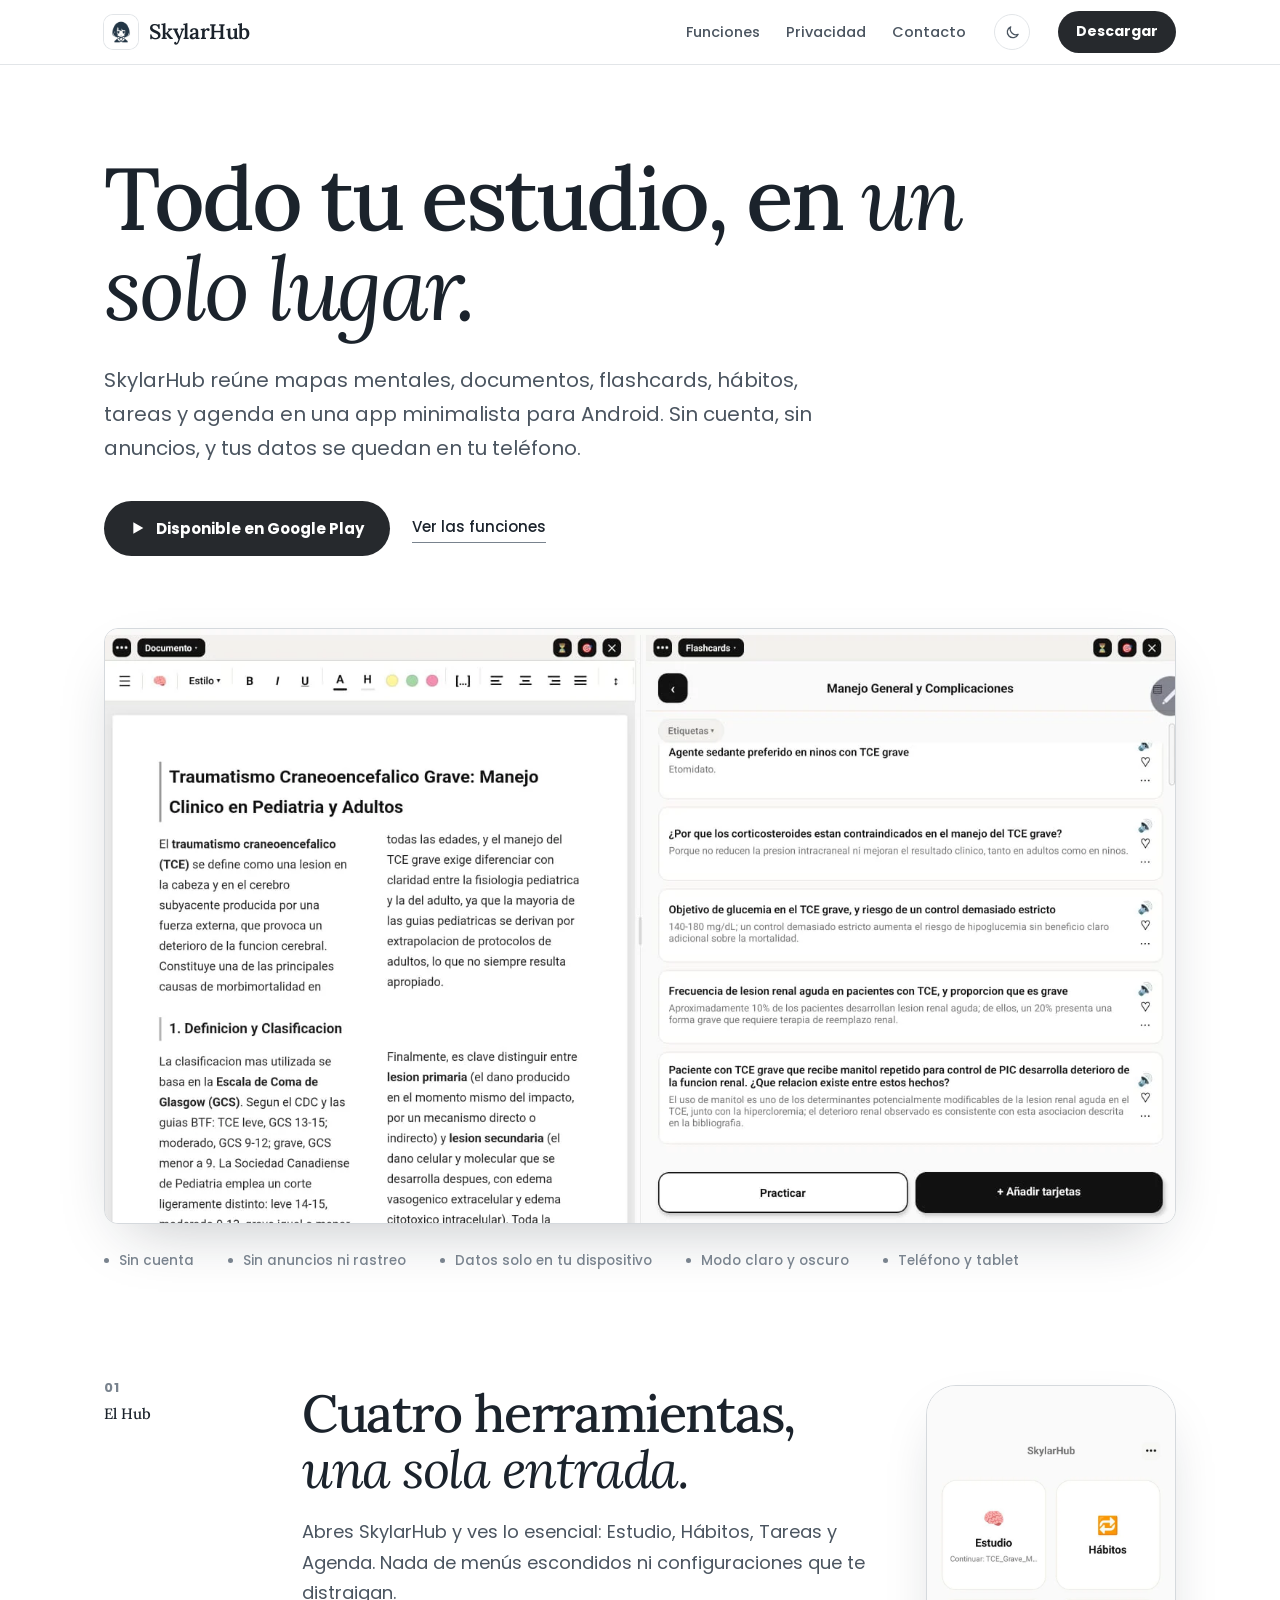
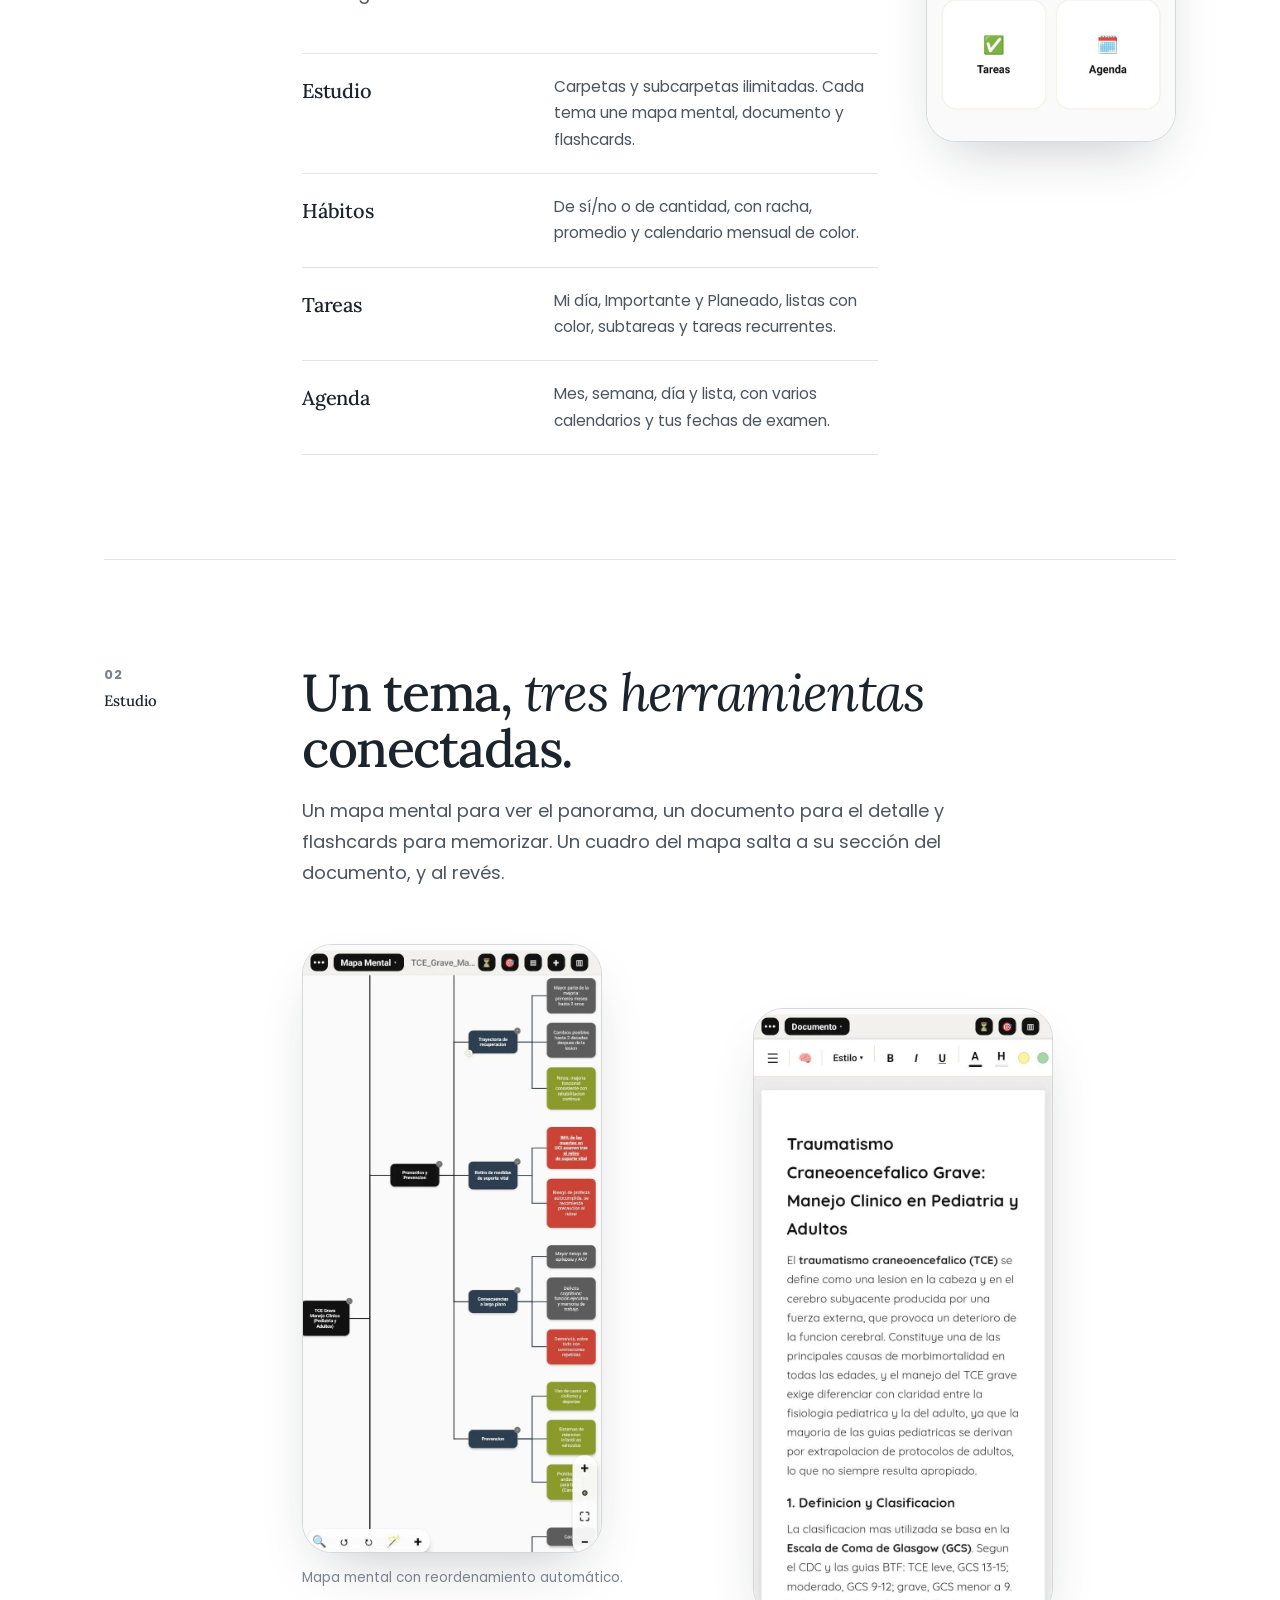
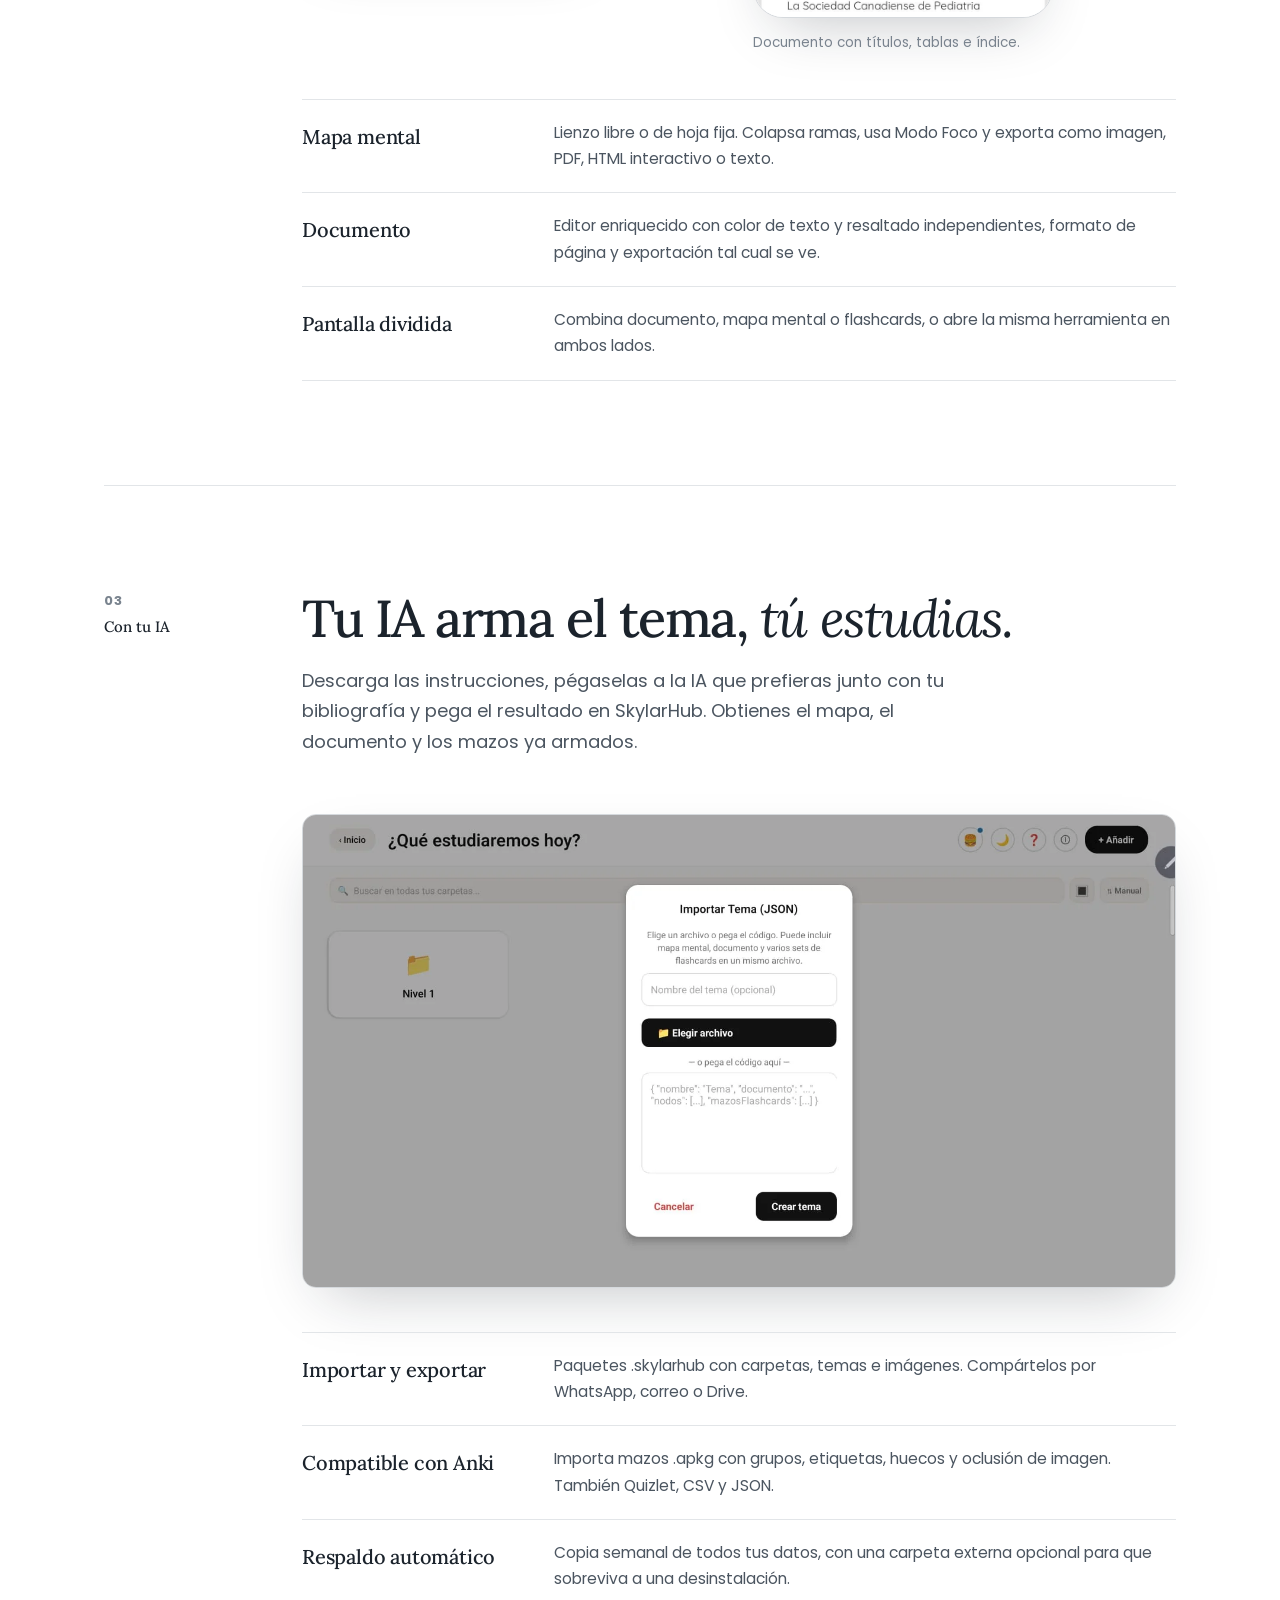
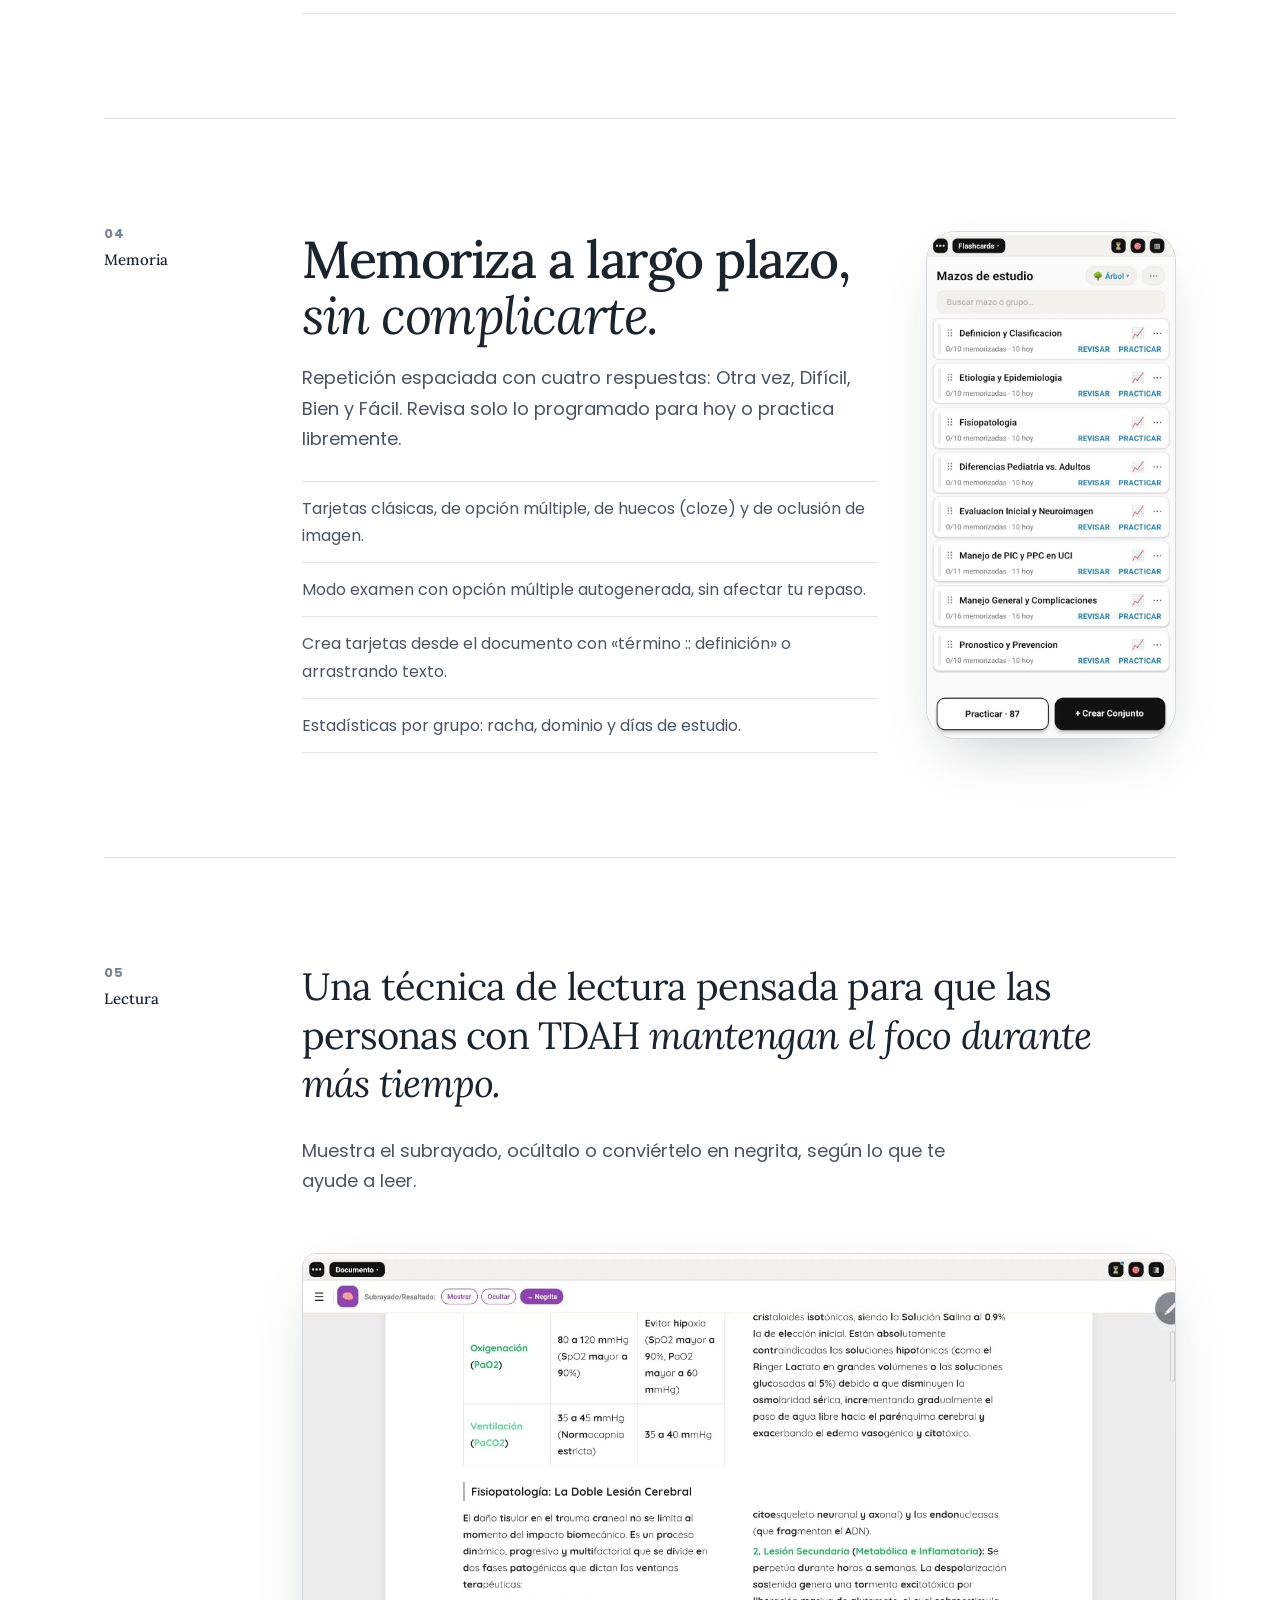
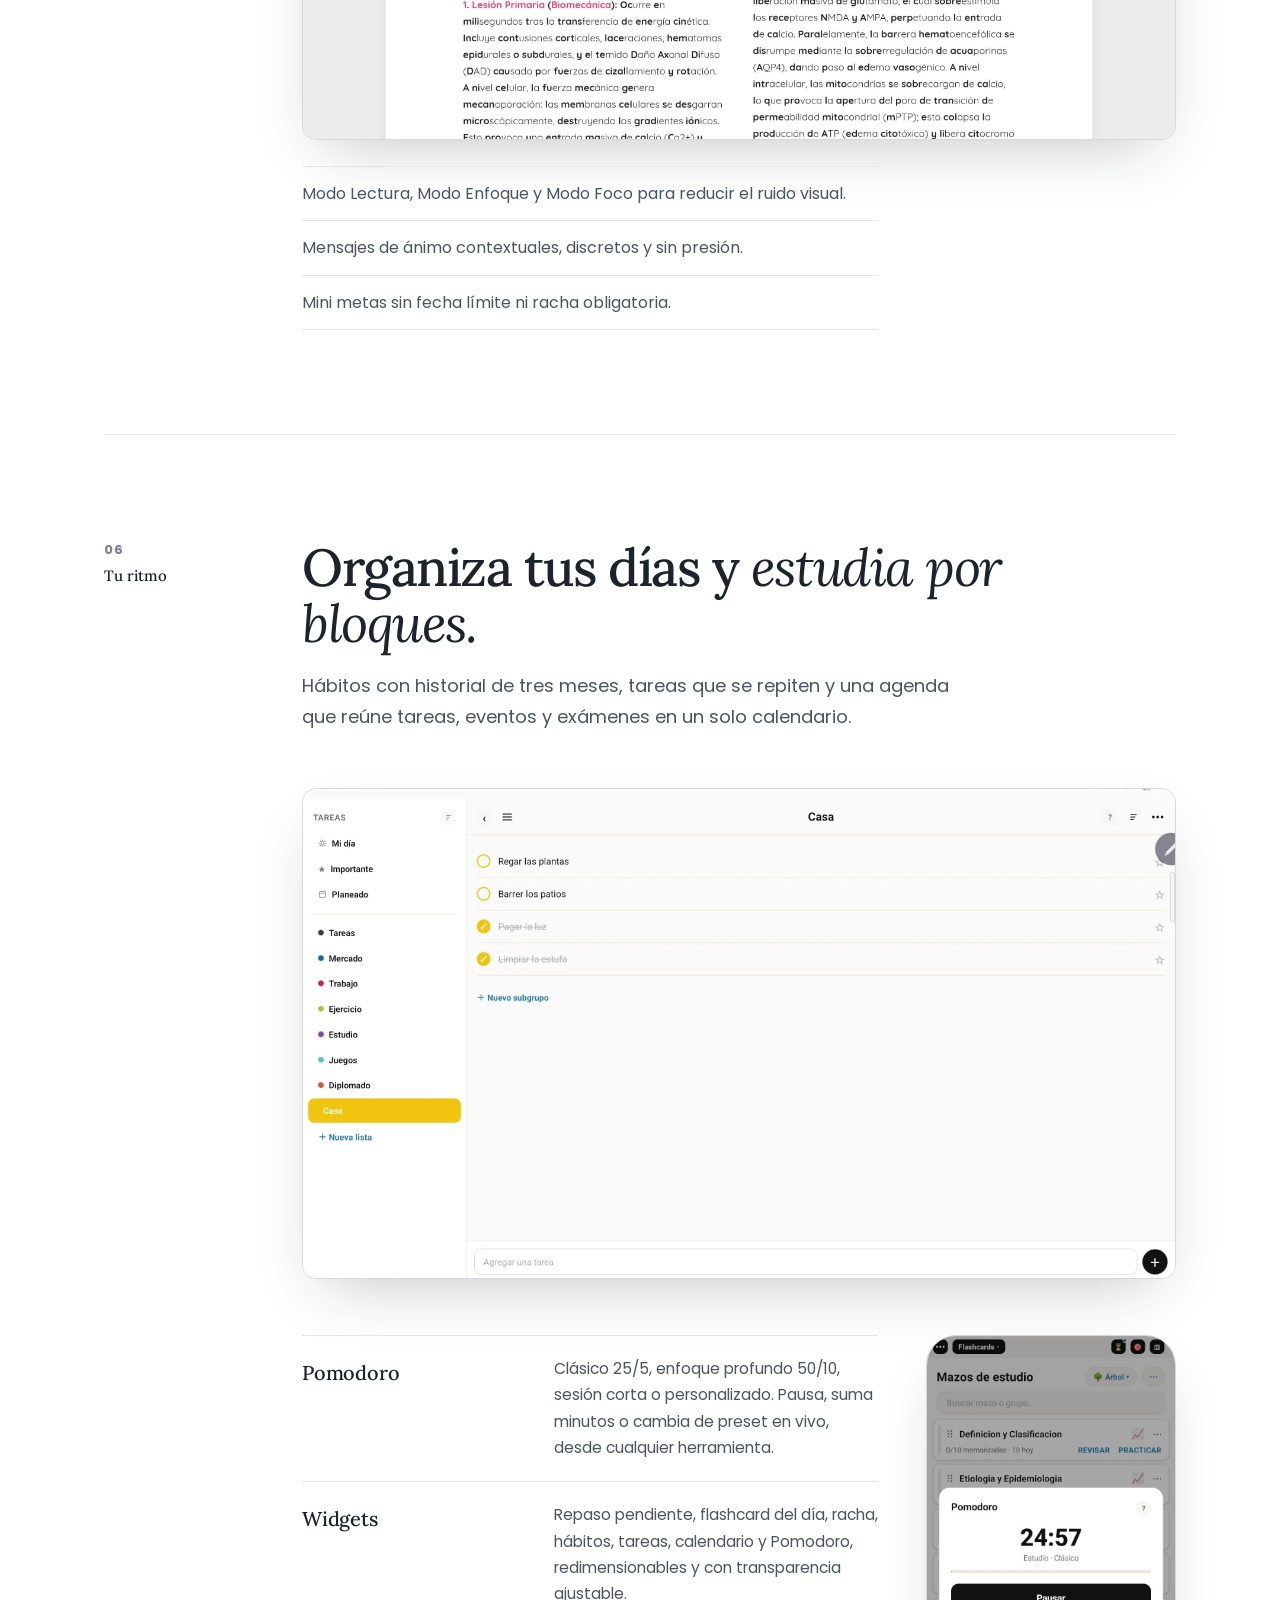
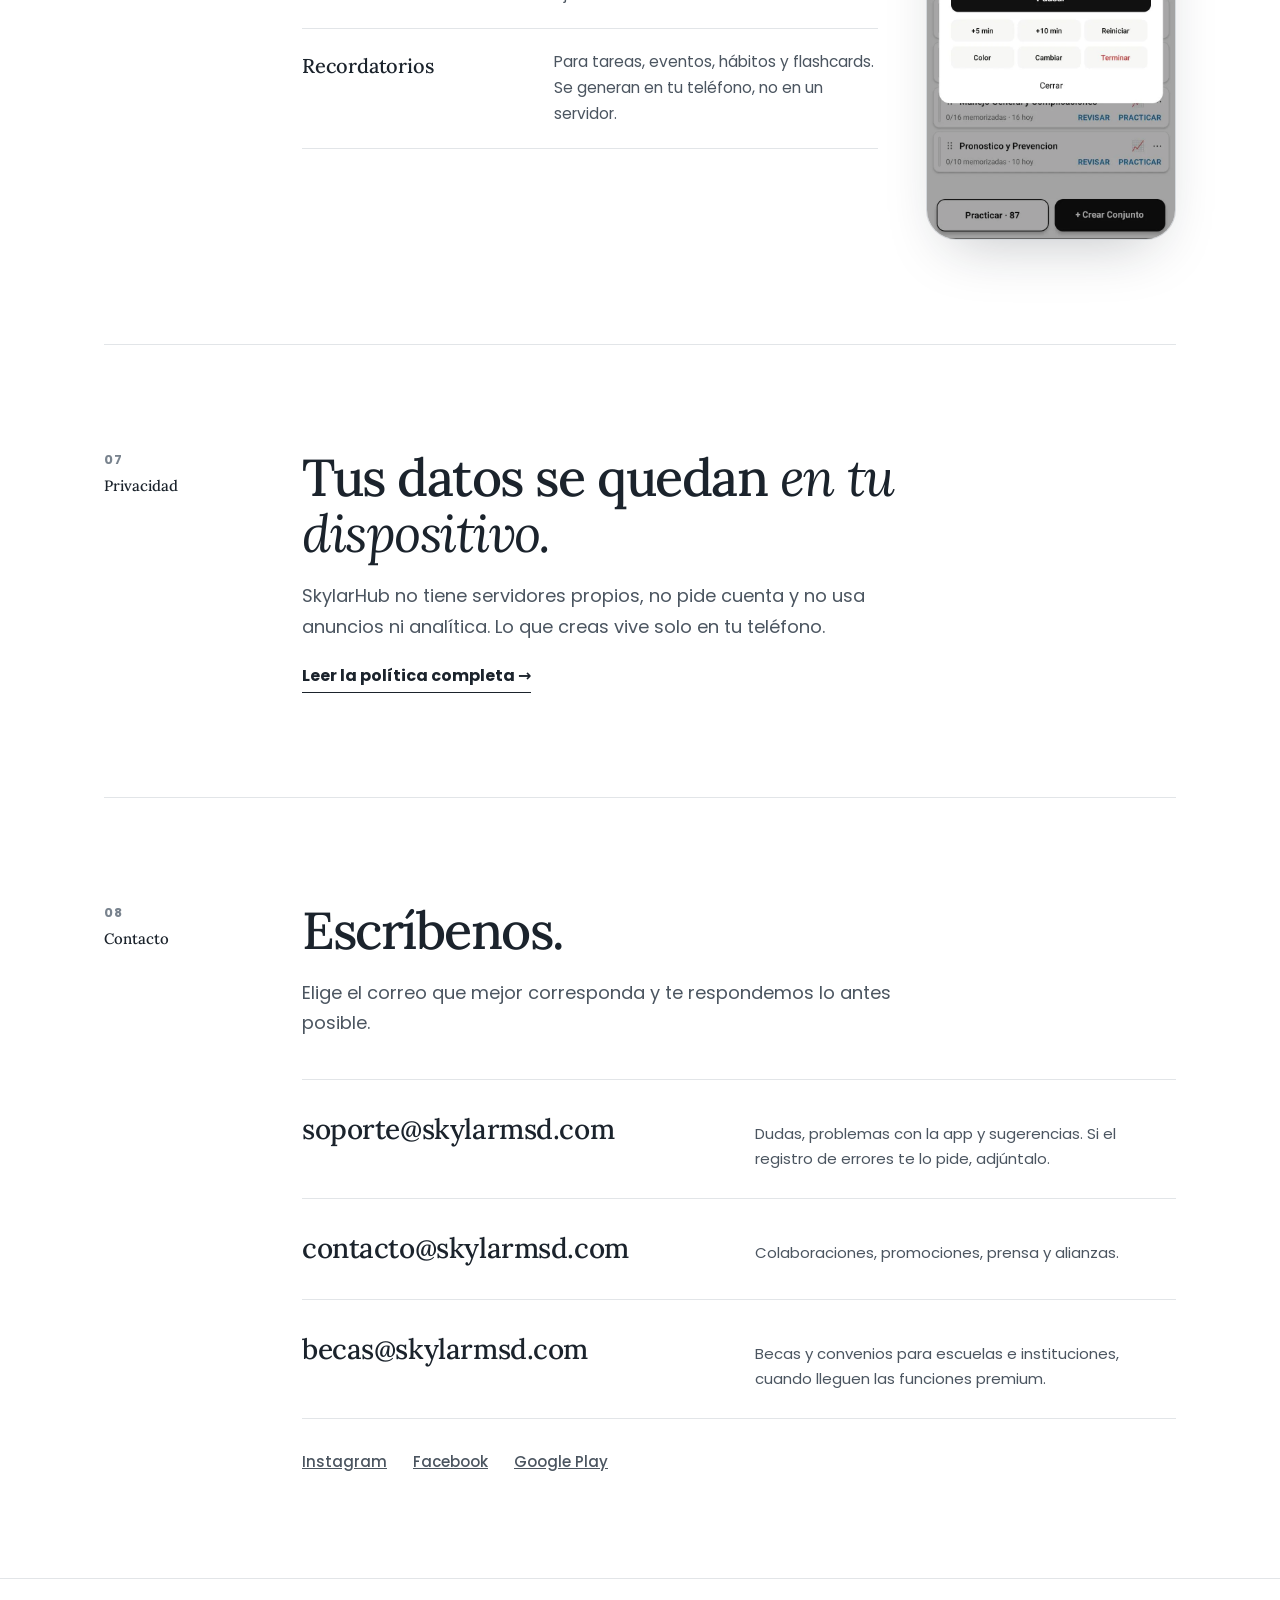
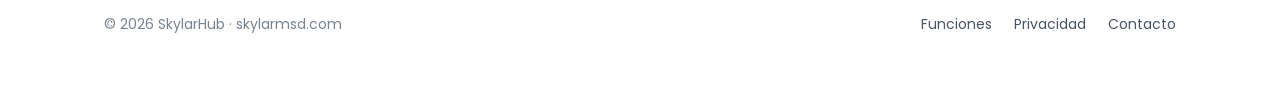
==== commit 56b42a52: "Add files via upload" ====
--- a/index.html
+++ b/index.html
@@ -4,275 +4,187 @@
 <meta charset="UTF-8">
 <meta name="viewport" content="width=device-width, initial-scale=1">
 <title>SkylarHub — Estudio, hábitos, tareas y agenda en una sola app</title>
-<meta name="description" content="SkylarHub reúne mapas mentales, documentos, flashcards, hábitos, tareas, agenda y Pomodoro en una app minimalista, sin cuenta y con tus datos solo en tu dispositivo.">
+<meta name="description" content="SkylarHub reúne mapas mentales, documentos, flashcards, hábitos, tareas, agenda y Pomodoro en una app minimalista para Android. Sin cuenta y con tus datos solo en tu dispositivo.">
 <link rel="canonical" href="https://skylarmsd.com/">
-<link rel="icon" type="image/png" sizes="32x32" href="assets/favicon-32.png">
-<link rel="apple-touch-icon" href="assets/apple-touch-icon.png">
+<link rel="icon" type="image/png" sizes="32x32" href="/assets/favicon-32.png">
+<link rel="apple-touch-icon" href="/assets/apple-touch-icon.png">
 <meta property="og:type" content="website">
 <meta property="og:title" content="SkylarHub — Todo tu estudio en un solo lugar">
 <meta property="og:description" content="Mapas mentales, documentos, flashcards, hábitos, tareas, agenda y Pomodoro. Sin cuenta, sin anuncios, sin rastreo.">
 <meta property="og:url" content="https://skylarmsd.com/">
 <meta property="og:image" content="https://skylarmsd.com/assets/og-image.jpg">
 <meta name="twitter:card" content="summary_large_image">
-<link rel="preconnect" href="https://fonts.googleapis.com">
-<link rel="preconnect" href="https://fonts.gstatic.com" crossorigin>
-<link href="https://fonts.googleapis.com/css2?family=Poppins:wght@400;500;600;700;800&display=swap" rel="stylesheet">
-<link rel="stylesheet" href="assets/style.css">
+<script>try{var t=localStorage.getItem('tema');if(t)document.documentElement.setAttribute('data-theme',t)}catch(e){}</script>
+<link rel="preload" href="/assets/fonts/lora.woff2" as="font" type="font/woff2" crossorigin>
+<link rel="preload" href="/assets/fonts/poppins-regular.woff2" as="font" type="font/woff2" crossorigin>
+<link rel="stylesheet" href="/assets/style.css">
 <script type="application/ld+json">{"@context":"https://schema.org","@type":"MobileApplication","name":"SkylarHub","operatingSystem":"Android","applicationCategory":"EducationalApplication","url":"https://skylarmsd.com/","downloadUrl":"https://play.google.com/store/apps/details?id=com.skylarmsd.mapasmentalesmed","sameAs":["https://www.instagram.com/skylarmsd/","https://www.facebook.com/profile.php?id=61578050750793"]}</script>
 </head>
 <body>
 
-<header class="nav">
+<header class="top">
   <div class="wrap">
-    <a class="brand" href="/"><img class="logo-img" src="assets/logo.png" alt="" width="38" height="38"><span>SkylarHub</span></a>
-    <nav aria-label="Principal">
-      <ul>
-        <li><a href="#funciones">Funciones</a></li>
-        <li><a href="/privacidad">Privacidad</a></li>
-        <li><a href="#contacto">Contacto</a></li>
-        <li><a class="navcta" href="https://play.google.com/store/apps/details?id=com.skylarmsd.mapasmentalesmed" target="_blank" rel="noopener">Descargar</a></li>
-      </ul>
+    <a class="brand" href="/"><img src="/assets/icon-192.png" alt="" width="34" height="34">SkylarHub</a>
+    <nav class="links" aria-label="Principal">
+      <a href="#funciones">Funciones</a>
+      <a href="/privacidad">Privacidad</a>
+      <a href="#contacto">Contacto</a>
     </nav>
+    <button class="tbtn" id="tema" type="button" aria-label="Cambiar entre modo claro y oscuro">
+      <svg class="moon" viewBox="0 0 24 24"><path d="M20 14.5A8 8 0 0 1 9.5 4 8 8 0 1 0 20 14.5z"/></svg>
+      <svg class="sun" viewBox="0 0 24 24"><circle cx="12" cy="12" r="4"/><path d="M12 2v2M12 20v2M2 12h2M20 12h2M4.9 4.9l1.4 1.4M17.7 17.7l1.4 1.4M19.1 4.9l-1.4 1.4M6.3 17.7l-1.4 1.4"/></svg>
+    </button>
+    <a class="get" href="https://play.google.com/store/apps/details?id=com.skylarmsd.mapasmentalesmed" target="_blank" rel="noopener">Descargar</a>
   </div>
 </header>
 
 <main>
 
-<!-- HERO -->
 <section class="hero">
   <div class="wrap">
-    <div>
-      <span class="eyebrow">Ya disponible en Google Play</span>
-      <h1>Todo tu estudio, en un solo lugar</h1>
-      <p class="lead">Mapas mentales, documentos, flashcards, hábitos, tareas, agenda y Pomodoro en una app minimalista, pensada para reducir la sobrecarga y ayudarte a mantener el foco.</p>
-      <div class="cta">
-        <a class="btn" href="https://play.google.com/store/apps/details?id=com.skylarmsd.mapasmentalesmed" target="_blank" rel="noopener"><svg viewBox="0 0 24 24" aria-hidden="true"><path d="M5 3.5v17l15-8.5z"/></svg> Descargar en Google Play</a>
-        <a class="btn ghost" href="#funciones">Conocer las funciones</a>
-      </div>
-    </div>
-    <div class="phones" aria-hidden="true">
-      <img src="assets/screens/1_hub.jpg" alt="" width="540" height="960">
-      <img src="assets/screens/2_pantalla_dividida.jpg" alt="" width="540" height="960">
-      <img src="assets/screens/3_importar_ia.jpg" alt="" width="540" height="960">
-    </div>
+    <h1>Todo tu estudio, en <em>un solo lugar.</em></h1>
+    <p class="lead">SkylarHub reúne mapas mentales, documentos, flashcards, hábitos, tareas y agenda en una app minimalista para Android. Sin cuenta, sin anuncios, y tus datos se quedan en tu teléfono.</p>
+    <div class="actions">
+      <a class="btn" href="https://play.google.com/store/apps/details?id=com.skylarmsd.mapasmentalesmed" target="_blank" rel="noopener"><svg viewBox="0 0 24 24" aria-hidden="true"><path d="M5 3.5v17l15-8.5z"/></svg>Disponible en Google Play</a>
+      <a class="textlink" href="#funciones">Ver las funciones</a>
+    </div>
+    <figure class="hero-fig">
+      <div class="shot"><img src="/assets/shots/pantalla-dividida.webp" width="1472" height="817" alt="Pantalla dividida de SkylarHub con un documento a la izquierda y un mapa mental a la derecha"></div>
+      <ul class="facts">
+        <li>Sin cuenta</li><li>Sin anuncios ni rastreo</li><li>Datos solo en tu dispositivo</li><li>Modo claro y oscuro</li><li>Teléfono y tablet</li>
+      </ul>
+    </figure>
   </div>
 </section>
 
-<!-- PILARES -->
-<section class="s" id="funciones">
-  <div class="wrap">
-    <p class="kicker">Funciones</p>
-    <h2>Cuatro herramientas, un solo lugar</h2>
-    <p class="sub">SkylarHub abre en un Hub sencillo con Estudio, Hábitos, Tareas y Agenda. Sin cuenta, sin menús escondidos y con modo claro y oscuro.</p>
-
-    <div class="grid g4">
-      <article class="card">
-        <div class="ico"><svg viewBox="0 0 24 24"><path d="M4 5.5A2.5 2.5 0 0 1 6.5 3H20v16H6.5A2.5 2.5 0 0 0 4 21.5z"/><path d="M4 21.5V5.5M9 8h6"/></svg></div>
-        <h3>Estudio</h3>
-        <p>Carpetas y subcarpetas ilimitadas. Cada tema une mapa mental, documento y flashcards.</p>
-      </article>
-      <article class="card">
-        <div class="ico"><svg viewBox="0 0 24 24"><path d="M3 12a9 9 0 0 1 15.5-6.2L21 8"/><path d="M21 3v5h-5M21 12a9 9 0 0 1-15.5 6.2L3 16"/><path d="M3 21v-5h5"/></svg></div>
-        <h3>Hábitos</h3>
-        <p>Hábitos de sí/no o de cantidad, con racha, promedio y calendario mensual coloreado.</p>
-      </article>
-      <article class="card">
-        <div class="ico"><svg viewBox="0 0 24 24"><circle cx="12" cy="12" r="9"/><path d="M8 12.5l3 3 5-6"/></svg></div>
-        <h3>Tareas</h3>
-        <p>Mi día, Importante y Planeado, listas con color, subtareas y tareas recurrentes.</p>
-      </article>
-      <article class="card">
-        <div class="ico"><svg viewBox="0 0 24 24"><rect x="3" y="5" width="18" height="16" rx="3"/><path d="M3 10h18M8 3v4M16 3v4"/></svg></div>
-        <h3>Agenda</h3>
-        <p>Vistas de mes, semana, día y lista, con varios calendarios y tus fechas de examen.</p>
-      </article>
-    </div>
-  </div>
-</section>
-
-<!-- ESTUDIO -->
-<section class="s soft">
-  <div class="wrap">
-    <p class="kicker">Estudio</p>
-    <h2>Cada tema, tres herramientas conectadas</h2>
-    <p class="sub">Un mapa mental para ver el panorama, un documento para el detalle y flashcards para memorizar. Se vinculan entre sí y puedes usarlas lado a lado.</p>
-
-    <div class="trio">
-      <div class="card"><span class="n">01</span><h3>Mapa mental</h3><p>Lienzo libre o de hoja fija, con reordenamiento automático sin cuadros encimados ni líneas cruzadas.</p></div>
-      <div class="card"><span class="n">02</span><h3>Documento</h3><p>Editor enriquecido con títulos, tablas, imágenes, índice automático y formato de página para imprimir.</p></div>
-      <div class="card"><span class="n">03</span><h3>Flashcards</h3><p>Repetición espaciada con cuatro botones, tarjetas clásicas, de huecos, de opción múltiple y oclusión de imagen.</p></div>
-    </div>
-
-    <div class="grid g3">
-      <article class="card">
-        <div class="ico"><svg viewBox="0 0 24 24"><rect x="3" y="4" width="8" height="16" rx="2"/><rect x="13" y="4" width="8" height="16" rx="2"/></svg></div>
-        <h3>Pantalla dividida</h3>
-        <p>Combina documento, mapa mental y flashcards, o abre la misma herramienta en ambos lados. Arrastra texto del documento y conviértelo en tarjeta.</p>
-      </article>
-      <article class="card">
-        <div class="ico"><svg viewBox="0 0 24 24"><path d="M12 3l1.8 4.7L18.5 9.5l-4.7 1.8L12 16l-1.8-4.7L5.5 9.5l4.7-1.8z"/><path d="M19 15l.8 2.2L22 18l-2.2.8L19 21l-.8-2.2L16 18l2.2-.8z"/></svg></div>
-        <h3>Importar con IA</h3>
-        <p>Descarga instrucciones para cualquier IA, pega el resultado y obtén el mapa, el documento y los mazos ya armados.</p>
-      </article>
-      <article class="card">
-        <div class="ico"><svg viewBox="0 0 24 24"><path d="M12 3v12M7 10l5 5 5-5M4 20h16"/></svg></div>
-        <h3>Importa y comparte</h3>
-        <p>Importa mazos de Anki (.apkg), Quizlet, CSV y JSON. Exporta temas completos como .skylarhub, con imágenes incluidas.</p>
-      </article>
-      <article class="card">
-        <div class="ico"><svg viewBox="0 0 24 24"><circle cx="6" cy="6" r="2.5"/><circle cx="18" cy="6" r="2.5"/><circle cx="12" cy="18" r="2.5"/><path d="M8 7l3 9M16 7l-3 9"/></svg></div>
-        <h3>Vínculos entre herramientas</h3>
-        <p>Un cuadro del mapa salta a su sección del documento y viceversa. Vuelve al último cuadro editado con «¿Dónde estaba?».</p>
-      </article>
-      <article class="card">
-        <div class="ico"><svg viewBox="0 0 24 24"><path d="M4 20V10M10 20V4M16 20v-7M22 20H2"/></svg></div>
-        <h3>Estadísticas por mazo</h3>
-        <p>Racha, dominio y días de estudio por grupo. Modo examen con opción múltiple autogenerada, sin afectar tu repaso.</p>
-      </article>
-      <article class="card">
-        <div class="ico"><svg viewBox="0 0 24 24"><path d="M4 7h16M4 12h16M4 17h10"/></svg></div>
-        <h3>Exporta a tu manera</h3>
-        <p>Imagen o PDF, mapa interactivo en HTML, esquema en texto y respaldo completo del mapa con todas sus páginas.</p>
-      </article>
-    </div>
-  </div>
-</section>
-
-<!-- TDAH -->
-<section class="s">
-  <div class="wrap split">
-    <div>
-      <p class="kicker">Pensada para el foco</p>
-      <h2>Una novedosa técnica de lectura</h2>
-      <p class="sub" style="margin-bottom:0">Diseñada para que las personas con TDAH mantengan la atención en la lectura durante más tiempo. Muestra, oculta o convierte el subrayado en negrita.</p>
-      <ul class="checks">
+<div class="wrap">
+
+  <section class="row first" id="funciones">
+    <div class="lab">01<span>El Hub</span></div>
+    <div>
+      <div class="side">
+        <div>
+          <h2>Cuatro herramientas, <em>una sola entrada.</em></h2>
+          <p class="intro">Abres SkylarHub y ves lo esencial: Estudio, Hábitos, Tareas y Agenda. Nada de menús escondidos ni configuraciones que te distraigan.</p>
+          <dl class="dl">
+            <div><dt>Estudio</dt><dd>Carpetas y subcarpetas ilimitadas. Cada tema une mapa mental, documento y flashcards.</dd></div>
+            <div><dt>Hábitos</dt><dd>De sí/no o de cantidad, con racha, promedio y calendario mensual de color.</dd></div>
+            <div><dt>Tareas</dt><dd>Mi día, Importante y Planeado, listas con color, subtareas y tareas recurrentes.</dd></div>
+            <div><dt>Agenda</dt><dd>Mes, semana, día y lista, con varios calendarios y tus fechas de examen.</dd></div>
+          </dl>
+        </div>
+        <figure><div class="shot phone"><img src="/assets/shots/hub.webp" width="720" height="1030" alt="Hub principal de SkylarHub" loading="lazy"></div></figure>
+      </div>
+    </div>
+  </section>
+
+  <section class="row">
+    <div class="lab">02<span>Estudio</span></div>
+    <div>
+      <h2>Un tema, <em>tres herramientas</em> conectadas.</h2>
+      <p class="intro">Un mapa mental para ver el panorama, un documento para el detalle y flashcards para memorizar. Un cuadro del mapa salta a su sección del documento, y al revés.</p>
+      <div class="pair">
+        <figure><div class="shot phone"><img src="/assets/shots/mapa.webp" width="720" height="1467" alt="Mapa mental en SkylarHub" loading="lazy"></div><figcaption>Mapa mental con reordenamiento automático.</figcaption></figure>
+        <figure><div class="shot phone"><img src="/assets/shots/documento.webp" width="720" height="1468" alt="Documento enriquecido en SkylarHub" loading="lazy"></div><figcaption>Documento con títulos, tablas e índice.</figcaption></figure>
+      </div>
+      <dl class="dl">
+        <div><dt>Mapa mental</dt><dd>Lienzo libre o de hoja fija. Colapsa ramas, usa Modo Foco y exporta como imagen, PDF, HTML interactivo o texto.</dd></div>
+        <div><dt>Documento</dt><dd>Editor enriquecido con color de texto y resaltado independientes, formato de página y exportación tal cual se ve.</dd></div>
+        <div><dt>Pantalla dividida</dt><dd>Combina documento, mapa mental o flashcards, o abre la misma herramienta en ambos lados.</dd></div>
+      </dl>
+    </div>
+  </section>
+
+  <section class="row">
+    <div class="lab">03<span>Con tu IA</span></div>
+    <div>
+      <h2>Tu IA arma el tema, <em>tú estudias.</em></h2>
+      <p class="intro">Descarga las instrucciones, pégaselas a la IA que prefieras junto con tu bibliografía y pega el resultado en SkylarHub. Obtienes el mapa, el documento y los mazos ya armados.</p>
+      <figure class="wide"><div class="shot"><img src="/assets/shots/importar.webp" width="1472" height="797" alt="Ventana para importar un tema en formato JSON" loading="lazy"></div></figure>
+      <dl class="dl">
+        <div><dt>Importar y exportar</dt><dd>Paquetes .skylarhub con carpetas, temas e imágenes. Compártelos por WhatsApp, correo o Drive.</dd></div>
+        <div><dt>Compatible con Anki</dt><dd>Importa mazos .apkg con grupos, etiquetas, huecos y oclusión de imagen. También Quizlet, CSV y JSON.</dd></div>
+        <div><dt>Respaldo automático</dt><dd>Copia semanal de todos tus datos, con una carpeta externa opcional para que sobreviva a una desinstalación.</dd></div>
+      </dl>
+    </div>
+  </section>
+
+  <section class="row">
+    <div class="lab">04<span>Memoria</span></div>
+    <div>
+      <div class="side">
+        <div>
+          <h2>Memoriza a largo plazo, <em>sin complicarte.</em></h2>
+          <p class="intro">Repetición espaciada con cuatro respuestas: Otra vez, Difícil, Bien y Fácil. Revisa solo lo programado para hoy o practica libremente.</p>
+          <ul class="list">
+            <li>Tarjetas clásicas, de opción múltiple, de huecos (cloze) y de oclusión de imagen.</li>
+            <li>Modo examen con opción múltiple autogenerada, sin afectar tu repaso.</li>
+            <li>Crea tarjetas desde el documento con «término :: definición» o arrastrando texto.</li>
+            <li>Estadísticas por grupo: racha, dominio y días de estudio.</li>
+          </ul>
+        </div>
+        <figure><div class="shot phone"><img src="/assets/shots/mazos.webp" width="720" height="1470" alt="Mazos de estudio con tarjetas pendientes para hoy" loading="lazy"></div></figure>
+      </div>
+    </div>
+  </section>
+
+  <section class="row">
+    <div class="lab">05<span>Lectura</span></div>
+    <div>
+      <p class="pull">Una técnica de lectura pensada para que las personas con TDAH <em>mantengan el foco durante más tiempo.</em></p>
+      <p class="intro">Muestra el subrayado, ocúltalo o conviértelo en negrita, según lo que te ayude a leer.</p>
+      <figure class="wide"><div class="shot"><img src="/assets/shots/lectura.webp" width="1472" height="819" alt="Documento con la barra de subrayado configurable" loading="lazy"></div></figure>
+      <ul class="list">
         <li>Modo Lectura, Modo Enfoque y Modo Foco para reducir el ruido visual.</li>
-        <li>Color de texto y resaltado independientes, con atajos de un toque.</li>
-        <li>Sin cuentas, sin anuncios y sin notificaciones invasivas.</li>
         <li>Mensajes de ánimo contextuales, discretos y sin presión.</li>
+        <li>Mini metas sin fecha límite ni racha obligatoria.</li>
       </ul>
     </div>
-    <img src="assets/screens/8_lectura_tdah.jpg" alt="Documento con la barra de subrayado de SkylarHub" width="540" height="960" loading="lazy">
-  </div>
-</section>
-
-<!-- TIEMPO -->
-<section class="s soft">
-  <div class="wrap">
-    <p class="kicker">Tu rutina</p>
-    <h2>Enfócate y mantén el ritmo</h2>
-    <p class="sub">Organiza tus días y estudia por bloques, sin salir de la app y sin abrirla siquiera cuando usas los widgets.</p>
-
-    <div class="grid g3">
-      <article class="card">
-        <div class="ico"><svg viewBox="0 0 24 24"><circle cx="12" cy="13" r="8"/><path d="M12 9v4l2.5 2M9 3h6"/></svg></div>
-        <h3>Pomodoro</h3>
-        <p>Clásico 25/5, enfoque profundo 50/10, sesión corta o personalizado. Pausa, suma minutos o cambia de preset en vivo, desde cualquier herramienta.</p>
-      </article>
-      <article class="card">
-        <div class="ico"><svg viewBox="0 0 24 24"><rect x="3" y="3" width="8" height="8" rx="2"/><rect x="13" y="3" width="8" height="8" rx="2"/><rect x="3" y="13" width="8" height="8" rx="2"/><rect x="13" y="13" width="8" height="8" rx="2"/></svg></div>
-        <h3>Widgets</h3>
-        <p>Repaso pendiente, flashcard del día, racha, hábitos, tareas, calendario y Pomodoro. Redimensionables y con transparencia ajustable.</p>
-      </article>
-      <article class="card">
-        <div class="ico"><svg viewBox="0 0 24 24"><path d="M6 8a6 6 0 0 1 12 0c0 7 3 8 3 8H3s3-1 3-8M10 20a2 2 0 0 0 4 0"/></svg></div>
-        <h3>Recordatorios</h3>
-        <p>Avisos configurables para tareas, eventos, hábitos y flashcards. Se generan en tu teléfono, no en un servidor.</p>
-      </article>
-      <article class="card">
-        <div class="ico"><svg viewBox="0 0 24 24"><path d="M4 4v16h16"/><path d="M8 15l4-4 3 3 5-6"/></svg></div>
-        <h3>Progreso de hábitos</h3>
-        <p>Historial de tres meses, racha actual, días cumplidos y mini metas sin fecha límite ni presión.</p>
-      </article>
-      <article class="card">
-        <div class="ico"><svg viewBox="0 0 24 24"><path d="M4 12a8 8 0 0 1 14-5.3M20 12a8 8 0 0 1-14 5.3M18 3v4h-4M6 21v-4h4"/></svg></div>
-        <h3>Tareas recurrentes</h3>
-        <p>Diarias, cada N días, semanales o mensuales, con edición de «solo esta» o «esta y las siguientes».</p>
-      </article>
-      <article class="card">
-        <div class="ico"><svg viewBox="0 0 24 24"><path d="M12 3v3M12 18v3M3 12h3M18 12h3M5.6 5.6l2.1 2.1M16.3 16.3l2.1 2.1M18.4 5.6l-2.1 2.1M7.7 16.3l-2.1 2.1"/><circle cx="12" cy="12" r="3"/></svg></div>
-        <h3>Modo claro y oscuro</h3>
-        <p>Una paleta cuidada para cada modo y una interfaz que escala en tablets.</p>
-      </article>
-    </div>
-  </div>
-</section>
-
-<!-- GALERÍA -->
-<section class="s" style="padding-bottom:40px">
-  <div class="wrap">
-    <p class="kicker">Capturas</p>
-    <h2>Así se ve</h2>
-  </div>
-  <div class="gallery" role="list" aria-label="Capturas de SkylarHub">
-    <img role="listitem" src="assets/screens/1_hub.jpg" alt="Hub principal de SkylarHub" width="540" height="960" loading="lazy">
-    <img role="listitem" src="assets/screens/2_pantalla_dividida.jpg" alt="Pantalla dividida con documento y mapa mental" width="540" height="960" loading="lazy">
-    <img role="listitem" src="assets/screens/3_importar_ia.jpg" alt="Importar un tema generado con IA" width="540" height="960" loading="lazy">
-    <img role="listitem" src="assets/screens/4_mapa_mental.jpg" alt="Mapa mental reordenado automáticamente" width="540" height="960" loading="lazy">
-    <img role="listitem" src="assets/screens/5_flashcards.jpg" alt="Mazos de flashcards y estadísticas" width="540" height="960" loading="lazy">
-    <img role="listitem" src="assets/screens/6_agenda.jpg" alt="Agenda mensual y tareas" width="540" height="960" loading="lazy">
-    <img role="listitem" src="assets/screens/7_pomodoro.jpg" alt="Temporizador Pomodoro" width="540" height="960" loading="lazy">
-    <img role="listitem" src="assets/screens/8_lectura_tdah.jpg" alt="Documento con subrayado configurable" width="540" height="960" loading="lazy">
-  </div>
-</section>
-
-<!-- DESCARGA -->
-<section class="s" style="padding:0 0 40px">
-  <div class="wrap">
-    <div class="pv" style="background:var(--bg-soft);color:var(--ink);border:1px solid var(--line)">
-      <div>
-        <h2 style="color:var(--navy)">Pruébala hoy</h2>
-        <p style="opacity:1;color:var(--ink-2)">SkylarHub está en Google Play. Descárgala y ordena tu estudio, tus hábitos y tu agenda en un solo lugar.</p>
-      </div>
-      <a class="btn" style="background:var(--dark);color:var(--on-dark)" href="https://play.google.com/store/apps/details?id=com.skylarmsd.mapasmentalesmed" target="_blank" rel="noopener"><svg viewBox="0 0 24 24" aria-hidden="true"><path d="M5 3.5v17l15-8.5z"/></svg> Descargar en Google Play</a>
-    </div>
-  </div>
-</section>
-
-<!-- PRIVACIDAD -->
-<section class="s" style="padding-top:40px">
-  <div class="wrap">
-    <div class="pv">
-      <div>
-        <p class="kicker" style="color:inherit;opacity:.6">Privacidad</p>
-        <h2>Tus datos se quedan en tu dispositivo</h2>
-        <p>SkylarHub no tiene servidores propios, no pide cuenta y no usa anuncios ni analítica. Lee la política completa, en español e inglés.</p>
-      </div>
-      <a class="btn" href="/privacidad">Política de privacidad</a>
-    </div>
-  </div>
-</section>
-
-<!-- CONTACTO -->
-<section class="s soft contact" id="contacto">
-  <div class="wrap">
-    <p class="kicker">Contacto</p>
-    <h2>Hablemos</h2>
-    <p class="sub">Escríbenos al correo que mejor corresponda. Respondemos lo antes posible.</p>
-    <div class="grid g3">
-      <article class="card">
-        <div class="ico"><svg viewBox="0 0 24 24"><circle cx="12" cy="12" r="9"/><path d="M9.5 9.5a2.5 2.5 0 1 1 3.5 2.3c-.7.4-1 .9-1 1.7M12 17h.01"/></svg></div>
-        <h3>Soporte</h3>
-        <p>Dudas, problemas con la app y sugerencias. Si el registro de errores te lo pide, adjúntalo.</p>
-        <a class="mail" href="mailto:soporte@skylarmsd.com">soporte@skylarmsd.com</a>
-      </article>
-      <article class="card">
-        <div class="ico"><svg viewBox="0 0 24 24"><path d="M8 12l3 3 5-6M3 12a9 9 0 1 0 18 0 9 9 0 0 0-18 0"/></svg></div>
-        <h3>Colaboraciones</h3>
-        <p>Propuestas de colaboración, promociones, prensa y alianzas.</p>
-        <a class="mail" href="mailto:contacto@skylarmsd.com">contacto@skylarmsd.com</a>
-      </article>
-      <article class="card">
-        <div class="ico"><svg viewBox="0 0 24 24"><path d="M2 9l10-5 10 5-10 5z"/><path d="M6 11.5V16c0 1.5 3 3 6 3s6-1.5 6-3v-4.5"/></svg></div>
-        <h3>Becas y escuelas</h3>
-        <p>Cuando lleguen las funciones premium, escríbenos para solicitar una beca o un convenio para tu escuela o institución.</p>
-        <a class="mail" href="mailto:becas@skylarmsd.com">becas@skylarmsd.com</a>
-      </article>
-    </div>
-    <p class="note">Síguenos: <a href="https://www.instagram.com/skylarmsd/" target="_blank" rel="noopener">Instagram @skylarmsd</a> · <a href="https://www.facebook.com/profile.php?id=61578050750793" target="_blank" rel="noopener">Facebook</a></p>
-  </div>
-</section>
-
+  </section>
+
+  <section class="row">
+    <div class="lab">06<span>Tu ritmo</span></div>
+    <div>
+      <h2>Organiza tus días y <em>estudia por bloques.</em></h2>
+      <p class="intro">Hábitos con historial de tres meses, tareas que se repiten y una agenda que reúne tareas, eventos y exámenes en un solo calendario.</p>
+      <figure class="wide"><div class="shot"><img src="/assets/shots/tareas.webp" width="1472" height="825" alt="Listas de tareas en SkylarHub" loading="lazy"></div></figure>
+      <div class="side" style="margin-top:56px">
+        <dl class="dl" style="margin-top:0">
+          <div><dt>Pomodoro</dt><dd>Clásico 25/5, enfoque profundo 50/10, sesión corta o personalizado. Pausa, suma minutos o cambia de preset en vivo, desde cualquier herramienta.</dd></div>
+          <div><dt>Widgets</dt><dd>Repaso pendiente, flashcard del día, racha, hábitos, tareas, calendario y Pomodoro, redimensionables y con transparencia ajustable.</dd></div>
+          <div><dt>Recordatorios</dt><dd>Para tareas, eventos, hábitos y flashcards. Se generan en tu teléfono, no en un servidor.</dd></div>
+        </dl>
+        <figure><div class="shot phone"><img src="/assets/shots/pomodoro.webp" width="720" height="1460" alt="Temporizador Pomodoro" loading="lazy"></div></figure>
+      </div>
+    </div>
+  </section>
+
+  <section class="row" id="privacidad-resumen">
+    <div class="lab">07<span>Privacidad</span></div>
+    <div>
+      <h2>Tus datos se quedan <em>en tu dispositivo.</em></h2>
+      <div class="priv" style="margin-top:8px">
+        <p>SkylarHub no tiene servidores propios, no pide cuenta y no usa anuncios ni analítica. Lo que creas vive solo en tu teléfono.</p>
+        <a class="arrow" href="/privacidad">Leer la política completa →</a>
+      </div>
+    </div>
+  </section>
+
+  <section class="row" id="contacto">
+    <div class="lab">08<span>Contacto</span></div>
+    <div>
+      <h2>Escríbenos.</h2>
+      <p class="intro">Elige el correo que mejor corresponda y te respondemos lo antes posible.</p>
+      <div class="mails">
+        <a class="mail" href="mailto:soporte@skylarmsd.com"><b>soporte@skylarmsd.com</b><span>Dudas, problemas con la app y sugerencias. Si el registro de errores te lo pide, adjúntalo.</span></a>
+        <a class="mail" href="mailto:contacto@skylarmsd.com"><b>contacto@skylarmsd.com</b><span>Colaboraciones, promociones, prensa y alianzas.</span></a>
+        <a class="mail" href="mailto:becas@skylarmsd.com"><b>becas@skylarmsd.com</b><span>Becas y convenios para escuelas e instituciones, cuando lleguen las funciones premium.</span></a>
+      </div>
+      <p class="social"><a href="https://www.instagram.com/skylarmsd/" target="_blank" rel="noopener">Instagram</a><a href="https://www.facebook.com/profile.php?id=61578050750793" target="_blank" rel="noopener">Facebook</a><a href="https://play.google.com/store/apps/details?id=com.skylarmsd.mapasmentalesmed" target="_blank" rel="noopener">Google Play</a></p>
+    </div>
+  </section>
+
+</div>
 </main>
 
 <footer>
@@ -282,12 +194,9 @@
       <a href="#funciones">Funciones</a>
       <a href="/privacidad">Privacidad</a>
       <a href="#contacto">Contacto</a>
-      <a href="https://play.google.com/store/apps/details?id=com.skylarmsd.mapasmentalesmed" target="_blank" rel="noopener">Google Play</a>
-      <a href="https://www.instagram.com/skylarmsd/" target="_blank" rel="noopener" aria-label="Instagram">Instagram</a>
-      <a href="https://www.facebook.com/profile.php?id=61578050750793" target="_blank" rel="noopener" aria-label="Facebook">Facebook</a>
     </nav>
   </div>
 </footer>
-<script>document.getElementById('y').textContent=new Date().getFullYear()</script>
+<script src="/assets/site.js" defer></script>
 </body>
 </html>
--- a/assets/style.css
+++ b/assets/style.css
@@ -1,148 +1,149 @@
+@font-face{font-family:"Lora";src:url(fonts/lora.woff2) format("woff2");font-weight:400 700;font-style:normal;font-display:swap}
+@font-face{font-family:"Lora";src:url(fonts/lora-italic.woff2) format("woff2");font-weight:400 700;font-style:italic;font-display:swap}
+@font-face{font-family:"Poppins";src:url(fonts/poppins-regular.woff2) format("woff2");font-weight:400;font-display:swap}
+@font-face{font-family:"Poppins";src:url(fonts/poppins-medium.woff2) format("woff2");font-weight:500;font-display:swap}
+@font-face{font-family:"Poppins";src:url(fonts/poppins-bold.woff2) format("woff2");font-weight:600 700;font-display:swap}
+
 :root{
-  --ink:#1c2733;
-  --ink-2:#4f5b68;
-  --ink-3:#7a8591;
-  --navy:#233646;
-  --bg:#ffffff;
-  --bg-soft:#f5f6f8;
-  --card:#ffffff;
-  --line:#e4e7eb;
-  --dark:#26292d;
-  --on-dark:#ffffff;
-  --accent:#146C94;
-  --shadow:0 1px 2px rgba(20,30,40,.05),0 10px 30px rgba(20,30,40,.07);
-  --radius:20px;
+  --ink:#1b232c;--ink-2:#4b5560;--ink-3:#79838e;
+  --bg:#ffffff;--bg-2:#f4f5f6;--line:#e2e5e8;
+  --strong:#26292d;--on-strong:#ffffff;
+  --link:#146C94;
+  --frame:#d5d9dd;
+  --shadow:0 24px 60px -24px rgba(20,30,40,.28);
+  --serif:"Lora",Georgia,"Times New Roman",serif;
+  --sans:"Poppins",system-ui,-apple-system,"Segoe UI",Roboto,sans-serif;
   --max:1120px;
-  color-scheme:light dark;
+  color-scheme:light;
 }
-@media (prefers-color-scheme:dark){
-  :root:not([data-theme="light"]){
-    --ink:#eef1f4;--ink-2:#b4bdc7;--ink-3:#8993a0;--navy:#dbe6ef;
-    --bg:#111418;--bg-soft:#171b20;--card:#1a1f25;--line:#2a313a;
-    --dark:#eef1f4;--on-dark:#111418;--accent:#5fb4d6;
-    --shadow:0 1px 2px rgba(0,0,0,.4),0 10px 30px rgba(0,0,0,.35);
-  }
-  :root:not([data-theme="light"]) .logo-img{filter:brightness(0) invert(.9)}
-}
-*{box-sizing:border-box}
-html{scroll-behavior:smooth;scroll-padding-top:84px}
-body{margin:0;background:var(--bg);color:var(--ink);font-family:"Poppins",system-ui,-apple-system,"Segoe UI",Roboto,sans-serif;line-height:1.65;-webkit-font-smoothing:antialiased}
-img{max-width:100%;height:auto;display:block}
-a{color:var(--accent)}
-.wrap{max-width:var(--max);margin:0 auto;padding:0 20px}
-.sr{position:absolute;left:-9999px}
-
-/* nav */
-.nav{position:sticky;top:0;z-index:20;background:color-mix(in srgb,var(--bg) 88%,transparent);backdrop-filter:saturate(1.4) blur(12px);border-bottom:1px solid var(--line)}
-.nav .wrap{display:flex;align-items:center;justify-content:space-between;height:68px}
-.brand{display:flex;align-items:center;gap:10px;text-decoration:none;color:var(--navy);font-weight:700;font-size:19px;letter-spacing:-.01em}
-.brand img{width:38px;height:38px}
-.nav ul{display:flex;gap:6px;list-style:none;margin:0;padding:0}
-.nav ul a{display:block;padding:8px 14px;border-radius:999px;text-decoration:none;color:var(--ink-2);font-size:14.5px;font-weight:500}
-.nav ul a:hover,.nav ul a[aria-current]{background:var(--bg-soft);color:var(--ink)}
-@media(max-width:640px){.nav ul a{padding:8px 10px;font-size:13.5px}.brand span{display:none}}
-
-/* hero */
-.hero{padding:72px 0 40px;overflow:hidden;background:radial-gradient(900px 420px at 80% 0,var(--bg-soft),transparent 70%)}
-.hero .wrap{display:grid;grid-template-columns:1.05fr .95fr;gap:40px;align-items:center}
-.eyebrow{display:inline-block;font-size:13px;font-weight:600;color:var(--ink-2);background:var(--bg-soft);border:1px solid var(--line);padding:6px 14px;border-radius:999px;margin-bottom:22px}
-h1{font-size:clamp(38px,5.6vw,64px);line-height:1.05;letter-spacing:-.03em;margin:0 0 20px;color:var(--navy);font-weight:800}
-.lead{font-size:clamp(17px,2vw,20px);color:var(--ink-2);max-width:34em;margin:0 0 30px}
-.cta{display:flex;flex-wrap:wrap;gap:12px;align-items:center}
-.btn{display:inline-flex;align-items:center;gap:8px;padding:14px 24px;border-radius:14px;background:var(--dark);color:var(--on-dark);text-decoration:none;font-weight:600;font-size:15.5px;border:0}
-.btn.ghost{background:transparent;color:var(--ink);border:1px solid var(--line)}
-.btn[aria-disabled]{cursor:default;opacity:.92}
-.phones{position:relative;height:560px}
-.phones img{position:absolute;width:250px;border-radius:30px;border:6px solid #1e2024;box-shadow:var(--shadow);background:#fff}
-.phones img:nth-child(1){left:2%;top:60px;transform:rotate(-5deg)}
-.phones img:nth-child(2){left:28%;top:0;z-index:2;width:270px}
-.phones img:nth-child(3){right:0;top:74px;transform:rotate(5deg)}
-@media(max-width:900px){
-  .hero{padding-top:44px}
-  .hero .wrap{grid-template-columns:1fr}
-  .phones{height:470px;max-width:520px;margin:0 auto;width:100%}
-  .phones img{width:190px}.phones img:nth-child(2){width:210px;left:30%}
+:root[data-theme="dark"]{
+  --ink:#eceff2;--ink-2:#aeb7c0;--ink-3:#808a95;
+  --bg:#0f1317;--bg-2:#161b20;--line:#262d34;
+  --strong:#eceff2;--on-strong:#0f1317;
+  --link:#6cbcdc;--frame:#2c343c;
+  --shadow:0 24px 60px -24px rgba(0,0,0,.7);
+  color-scheme:dark;
 }
 
-/* sections */
-section.s{padding:84px 0}
-section.s.soft{background:var(--bg-soft)}
-.kicker{font-size:13px;font-weight:700;letter-spacing:.08em;text-transform:uppercase;color:var(--ink-3);margin:0 0 10px}
-h2{font-size:clamp(28px,3.6vw,42px);line-height:1.12;letter-spacing:-.025em;margin:0 0 14px;color:var(--navy);font-weight:800}
-.sub{color:var(--ink-2);font-size:18px;max-width:40em;margin:0 0 44px}
-.grid{display:grid;gap:18px}
-.g4{grid-template-columns:repeat(4,1fr)}.g3{grid-template-columns:repeat(3,1fr)}.g2{grid-template-columns:repeat(2,1fr)}
-@media(max-width:960px){.g4{grid-template-columns:repeat(2,1fr)}.g3{grid-template-columns:repeat(2,1fr)}}
-@media(max-width:600px){.g4,.g3,.g2{grid-template-columns:1fr}}
-.card{background:var(--card);border:1px solid var(--line);border-radius:var(--radius);padding:26px}
-.card h3{font-size:18px;margin:14px 0 8px;color:var(--ink);font-weight:700;letter-spacing:-.01em}
-.card p{margin:0;color:var(--ink-2);font-size:15.5px}
-.card ul{margin:10px 0 0;padding-left:18px;color:var(--ink-2);font-size:15px}
-.card li{margin:4px 0}
-.ico{width:46px;height:46px;border-radius:14px;background:var(--dark);color:var(--on-dark);display:grid;place-items:center}
-.ico svg{width:24px;height:24px;stroke:currentColor;fill:none;stroke-width:1.8;stroke-linecap:round;stroke-linejoin:round}
+*{box-sizing:border-box}
+html{scroll-behavior:smooth}
+@media(prefers-reduced-motion:reduce){html{scroll-behavior:auto}}
+body{margin:0;background:var(--bg);color:var(--ink);font-family:var(--sans);font-size:16px;line-height:1.7;-webkit-font-smoothing:antialiased}
+img{display:block;max-width:100%;height:auto}
+a{color:inherit}
+p{margin:0}
+.wrap{max-width:var(--max);margin:0 auto;padding:0 24px}
+:focus-visible{outline:2px solid var(--link);outline-offset:3px;border-radius:4px}
 
-/* study trio */
-.trio{display:grid;grid-template-columns:repeat(3,1fr);gap:18px;margin-bottom:18px}
-@media(max-width:760px){.trio{grid-template-columns:1fr}}
-.trio .card{background:var(--dark);color:var(--on-dark);border:0}
-.trio .card h3,.trio .card p{color:var(--on-dark)}
-.trio .card p{opacity:.8}
-.trio .n{font-size:13px;font-weight:700;opacity:.6;letter-spacing:.08em}
+/* ---------- header ---------- */
+.top{position:sticky;top:0;z-index:30;background:color-mix(in srgb,var(--bg) 92%,transparent);backdrop-filter:blur(14px);border-bottom:1px solid var(--line)}
+.top .wrap{display:flex;align-items:center;height:64px;gap:28px}
+.brand{display:flex;align-items:center;gap:11px;text-decoration:none;font-family:var(--serif);font-weight:600;font-size:21px;letter-spacing:-.01em;margin-right:auto}
+.brand img{width:34px;height:34px;border-radius:9px;box-shadow:0 0 0 1px var(--line)}
+.links{display:flex;gap:26px;font-size:14.5px;font-weight:500}
+.links a{text-decoration:none;color:var(--ink-2)}
+.links a:hover,.links a[aria-current]{color:var(--ink)}
+.tbtn{appearance:none;border:1px solid var(--line);background:transparent;color:var(--ink-2);width:36px;height:36px;border-radius:50%;display:grid;place-items:center;cursor:pointer}
+.tbtn:hover{color:var(--ink);border-color:var(--ink-3)}
+.tbtn svg{width:17px;height:17px;fill:none;stroke:currentColor;stroke-width:1.8;stroke-linecap:round;stroke-linejoin:round}
+.tbtn .sun{display:none}
+:root[data-theme="dark"] .tbtn .sun{display:block}
+:root[data-theme="dark"] .tbtn .moon{display:none}
+.get{font-size:14px;font-weight:600;text-decoration:none;background:var(--strong);color:var(--on-strong);padding:9px 18px;border-radius:999px}
+@media(max-width:720px){.links a:nth-child(2){display:none}.top .wrap{gap:14px}.links{gap:16px}}
+@media(max-width:520px){.links{display:none}}
 
-/* tdah */
-.split{display:grid;grid-template-columns:1fr 1fr;gap:56px;align-items:center}
-@media(max-width:860px){.split{grid-template-columns:1fr;gap:32px}}
-.split img{width:100%;max-width:340px;margin:0 auto;border-radius:30px;border:6px solid #1e2024;box-shadow:var(--shadow)}
-.checks{list-style:none;padding:0;margin:24px 0 0}
-.checks li{display:flex;gap:12px;margin:12px 0;color:var(--ink-2);font-size:16.5px}
-.checks li:before{content:"";flex:none;width:22px;height:22px;margin-top:3px;border-radius:50%;background:var(--dark) url("data:image/svg+xml,%3Csvg xmlns='http://www.w3.org/2000/svg' viewBox='0 0 24 24' fill='none' stroke='white' stroke-width='3.2' stroke-linecap='round' stroke-linejoin='round'%3E%3Cpath d='M6 12.5l4 4 8-9'/%3E%3C/svg%3E") center/13px no-repeat}
+/* ---------- hero ---------- */
+.hero{padding:88px 0 0}
+.hero h1{font-family:var(--serif);font-weight:500;font-size:clamp(42px,7vw,88px);line-height:1.02;letter-spacing:-.035em;margin:0 0 30px;max-width:11.5em}
+.hero h1 em{font-style:italic;font-weight:400}
+.hero .lead{font-size:clamp(17px,1.9vw,20px);color:var(--ink-2);max-width:37em}
+.actions{display:flex;flex-wrap:wrap;gap:22px;align-items:center;margin-top:36px}
+.btn{display:inline-flex;align-items:center;gap:10px;background:var(--strong);color:var(--on-strong);text-decoration:none;font-weight:600;font-size:15px;padding:15px 26px;border-radius:999px}
+.btn svg{width:16px;height:16px;fill:currentColor}
+.textlink{font-weight:500;font-size:15px;color:var(--ink);text-decoration:none;border-bottom:1px solid var(--ink-3);padding-bottom:2px}
+.textlink:hover{border-color:var(--ink)}
+.hero-fig{margin-top:72px}
+.facts{display:flex;flex-wrap:wrap;gap:8px 34px;margin:26px 0 0;padding:0;list-style:none;color:var(--ink-3);font-size:13.5px;font-weight:500}
+.facts li:before{content:"";display:inline-block;width:5px;height:5px;border-radius:50%;background:var(--ink-3);margin-right:10px;vertical-align:middle;transform:translateY(-1px)}
 
-/* gallery */
-.gallery{display:flex;gap:18px;overflow-x:auto;padding:6px 20px 28px;scroll-snap-type:x mandatory;-webkit-overflow-scrolling:touch}
-.gallery img{flex:none;width:250px;scroll-snap-align:center;border-radius:28px;border:5px solid #1e2024;box-shadow:var(--shadow);background:#fff}
-.gallery::before,.gallery::after{content:"";flex:0 0 max(0px,calc((100vw - var(--max))/2 - 20px))}
+/* ---------- figures ---------- */
+.shot{border:1px solid var(--frame);border-radius:14px;overflow:hidden;background:#fff;box-shadow:var(--shadow)}
+.shot.phone{border-radius:30px;padding:0;border-width:1px}
+.shot img{width:100%}
+figcaption{font-size:13.5px;color:var(--ink-3);margin-top:14px}
+figure{margin:0}
 
-/* contact */
-.contact .card{display:flex;flex-direction:column;gap:6px}
-.contact .mail{margin-top:auto;padding-top:14px;font-weight:600;font-size:15.5px;word-break:break-all}
-.note{margin-top:26px;color:var(--ink-3);font-size:14.5px}
+/* ---------- rows ---------- */
+.row{display:grid;grid-template-columns:150px 1fr;gap:0 48px;padding:104px 0;border-top:1px solid var(--line)}
+.row.first{border-top:0}
+.lab{font-size:13px;font-weight:600;color:var(--ink-3);letter-spacing:.04em;position:sticky;top:96px;align-self:start}
+.lab span{display:block;color:var(--ink);font-family:var(--serif);font-weight:500;font-size:15px;letter-spacing:0;margin-top:2px}
+@media(max-width:860px){.row{grid-template-columns:1fr;padding:68px 0}.lab{position:static;margin-bottom:22px}}
+h2{font-family:var(--serif);font-weight:500;font-size:clamp(30px,4.4vw,52px);line-height:1.08;letter-spacing:-.028em;margin:0 0 20px;max-width:15em}
+h2 em{font-style:italic;font-weight:400}
+.intro{font-size:18px;color:var(--ink-2);max-width:36em}
 
-/* privacy card */
-.pv{display:flex;flex-wrap:wrap;gap:28px;align-items:center;justify-content:space-between;background:var(--dark);color:var(--on-dark);border-radius:28px;padding:40px}
-.pv h2{color:var(--on-dark);margin-bottom:8px;font-size:clamp(24px,3vw,34px)}
-.pv p{margin:0;opacity:.82;max-width:34em}
-.pv .btn{background:var(--on-dark);color:var(--dark)}
+/* definition list */
+.dl{margin:44px 0 0;border-top:1px solid var(--line)}
+.dl div{display:grid;grid-template-columns:minmax(150px,220px) 1fr;gap:6px 32px;padding:20px 0;border-bottom:1px solid var(--line)}
+.dl dt{font-family:var(--serif);font-size:20px;font-weight:500;letter-spacing:-.01em}
+.dl dd{margin:0;color:var(--ink-2);font-size:15.5px}
+@media(max-width:620px){.dl div{grid-template-columns:1fr}}
+
+/* layouts inside rows */
+.pair{display:grid;grid-template-columns:1fr 1fr;gap:28px;margin-top:56px;align-items:start}
+.pair .shot.phone{max-width:300px}
+.pair figure:nth-child(2){margin-top:64px}
+@media(max-width:620px){.pair{grid-template-columns:1fr 1fr;gap:14px}.pair figure:nth-child(2){margin-top:34px}}
+.side{display:grid;grid-template-columns:1fr 250px;gap:48px;align-items:start;margin-top:8px}
+.side .shot.phone{width:100%}
+@media(max-width:860px){.side{grid-template-columns:1fr}.side figure{max-width:280px}}
+.wide{margin-top:56px}
+
+.pull{font-family:var(--serif);font-weight:400;font-size:clamp(24px,3.2vw,38px);line-height:1.28;letter-spacing:-.02em;margin:0 0 28px;max-width:22em}
+.pull em{font-style:italic}
+.list{margin:26px 0 0;padding:0;list-style:none;max-width:36em}
+.list li{padding:13px 0;border-top:1px solid var(--line);color:var(--ink-2);font-size:16px}
+.list li:last-child{border-bottom:1px solid var(--line)}
+
+/* privacy / contact */
+.priv{display:flex;flex-wrap:wrap;gap:20px 40px;align-items:baseline;justify-content:space-between}
+.priv p{max-width:34em;color:var(--ink-2);font-size:18px}
+.arrow{font-weight:600;text-decoration:none;font-size:16px;border-bottom:1px solid var(--ink);padding-bottom:2px;white-space:nowrap}
+.mails{margin-top:40px;border-top:1px solid var(--line)}
+.mail{display:grid;grid-template-columns:1fr 1fr;gap:6px 32px;align-items:baseline;padding:26px 0;border-bottom:1px solid var(--line);text-decoration:none}
+.mail b{font-family:var(--serif);font-weight:500;font-size:clamp(20px,2.6vw,28px);letter-spacing:-.015em;word-break:break-word}
+.mail span{color:var(--ink-2);font-size:15px}
+.mail:hover b{color:var(--link)}
+@media(max-width:700px){.mail{grid-template-columns:1fr}}
+.social{margin-top:30px;display:flex;gap:26px;flex-wrap:wrap;font-weight:500;font-size:15px}
+.social a{color:var(--ink-2)}
 
 /* footer */
-footer{border-top:1px solid var(--line);padding:36px 0 48px;color:var(--ink-3);font-size:14px}
-footer .wrap{display:flex;flex-wrap:wrap;gap:16px;justify-content:space-between;align-items:center}
-footer nav{display:flex;gap:18px;flex-wrap:wrap}
+footer{border-top:1px solid var(--line);padding:34px 0 52px;color:var(--ink-3);font-size:14px}
+footer .wrap{display:flex;flex-wrap:wrap;gap:14px 30px;justify-content:space-between}
+footer nav{display:flex;flex-wrap:wrap;gap:8px 22px}
 footer a{color:var(--ink-2);text-decoration:none}
-footer a:hover{text-decoration:underline}
+footer a:hover{color:var(--ink)}
 
-/* legal page */
-.doc{max-width:780px;margin:0 auto;padding:56px 20px 90px}
-.doc h1{font-size:clamp(30px,4.4vw,44px);margin-bottom:8px}
-.meta{color:var(--ink-3);font-size:14px;margin:0}
-.lang{display:inline-flex;gap:4px;margin:22px 0 6px;padding:4px;background:var(--bg-soft);border:1px solid var(--line);border-radius:999px}
-.lang button{font:inherit;font-size:13.5px;font-weight:600;border:0;background:transparent;color:var(--ink-2);padding:7px 16px;border-radius:999px;cursor:pointer}
-.lang button[aria-pressed="true"]{background:var(--dark);color:var(--on-dark)}
-.resumen{background:var(--bg-soft);border:1px solid var(--line);border-radius:18px;padding:20px 24px;margin:26px 0 8px;font-size:16.5px}
-.doc h2{font-size:22px;letter-spacing:-.015em;margin:40px 0 10px;padding-top:26px;border-top:1px solid var(--line)}
+/* legal */
+.doc{max-width:760px;margin:0 auto;padding:72px 24px 100px}
+.doc h1{font-family:var(--serif);font-weight:500;font-size:clamp(36px,5.4vw,58px);line-height:1.05;letter-spacing:-.03em;margin:0 0 14px}
+.meta{color:var(--ink-3);font-size:14px}
+.lang{display:inline-flex;gap:4px;margin:26px 0 8px;padding:4px;border:1px solid var(--line);border-radius:999px}
+.lang button{font:inherit;font-size:13.5px;font-weight:500;border:0;background:transparent;color:var(--ink-2);padding:7px 18px;border-radius:999px;cursor:pointer}
+.lang button[aria-pressed="true"]{background:var(--strong);color:var(--on-strong)}
+.resumen{font-family:var(--serif);font-size:20px;line-height:1.5;margin:30px 0 6px;padding:0 0 0 22px;border-left:3px solid var(--strong)}
+.doc h2{font-size:24px;letter-spacing:-.015em;line-height:1.25;margin:44px 0 10px;padding-top:28px;border-top:1px solid var(--line);max-width:none}
 .doc section>h2:first-of-type{border-top:0}
 .doc p,.doc li{color:var(--ink);font-size:16px}
+.doc p{margin:0 0 14px}
 .doc ul{padding-left:22px}
-.tabla{width:100%;border-collapse:collapse;margin:12px 0;font-size:15px;border:1px solid var(--line);border-radius:14px;overflow:hidden}
-.tabla th,.tabla td{text-align:left;padding:12px 14px;border-bottom:1px solid var(--line);vertical-align:top}
-.tabla tr:last-child td{border-bottom:0}
-.tabla th{background:var(--bg-soft);color:var(--ink-2);font-size:13px;font-weight:600}
-.tabla td:first-child{font-weight:600;white-space:nowrap}
-@media(max-width:600px){.tabla td:first-child{white-space:normal}}
+.doc a{color:var(--link)}
+.tabla{width:100%;border-collapse:collapse;margin:14px 0;font-size:15px}
+.tabla th,.tabla td{text-align:left;padding:14px 16px 14px 0;border-bottom:1px solid var(--line);vertical-align:top}
+.tabla th{color:var(--ink-3);font-size:13px;font-weight:500;border-bottom-color:var(--ink-3)}
+.tabla td:first-child{font-weight:600;width:30%}
+@media(max-width:600px){.tabla td:first-child{width:auto}}
 [hidden]{display:none!important}
-
-.btn svg{width:18px;height:18px;fill:currentColor}
-.nav ul a.navcta{background:var(--dark);color:var(--on-dark)}
-.nav ul a.navcta:hover{background:var(--dark);color:var(--on-dark);opacity:.9}
-@media(max-width:520px){.nav ul li:nth-child(2){display:none}}
-footer nav{gap:14px 18px}
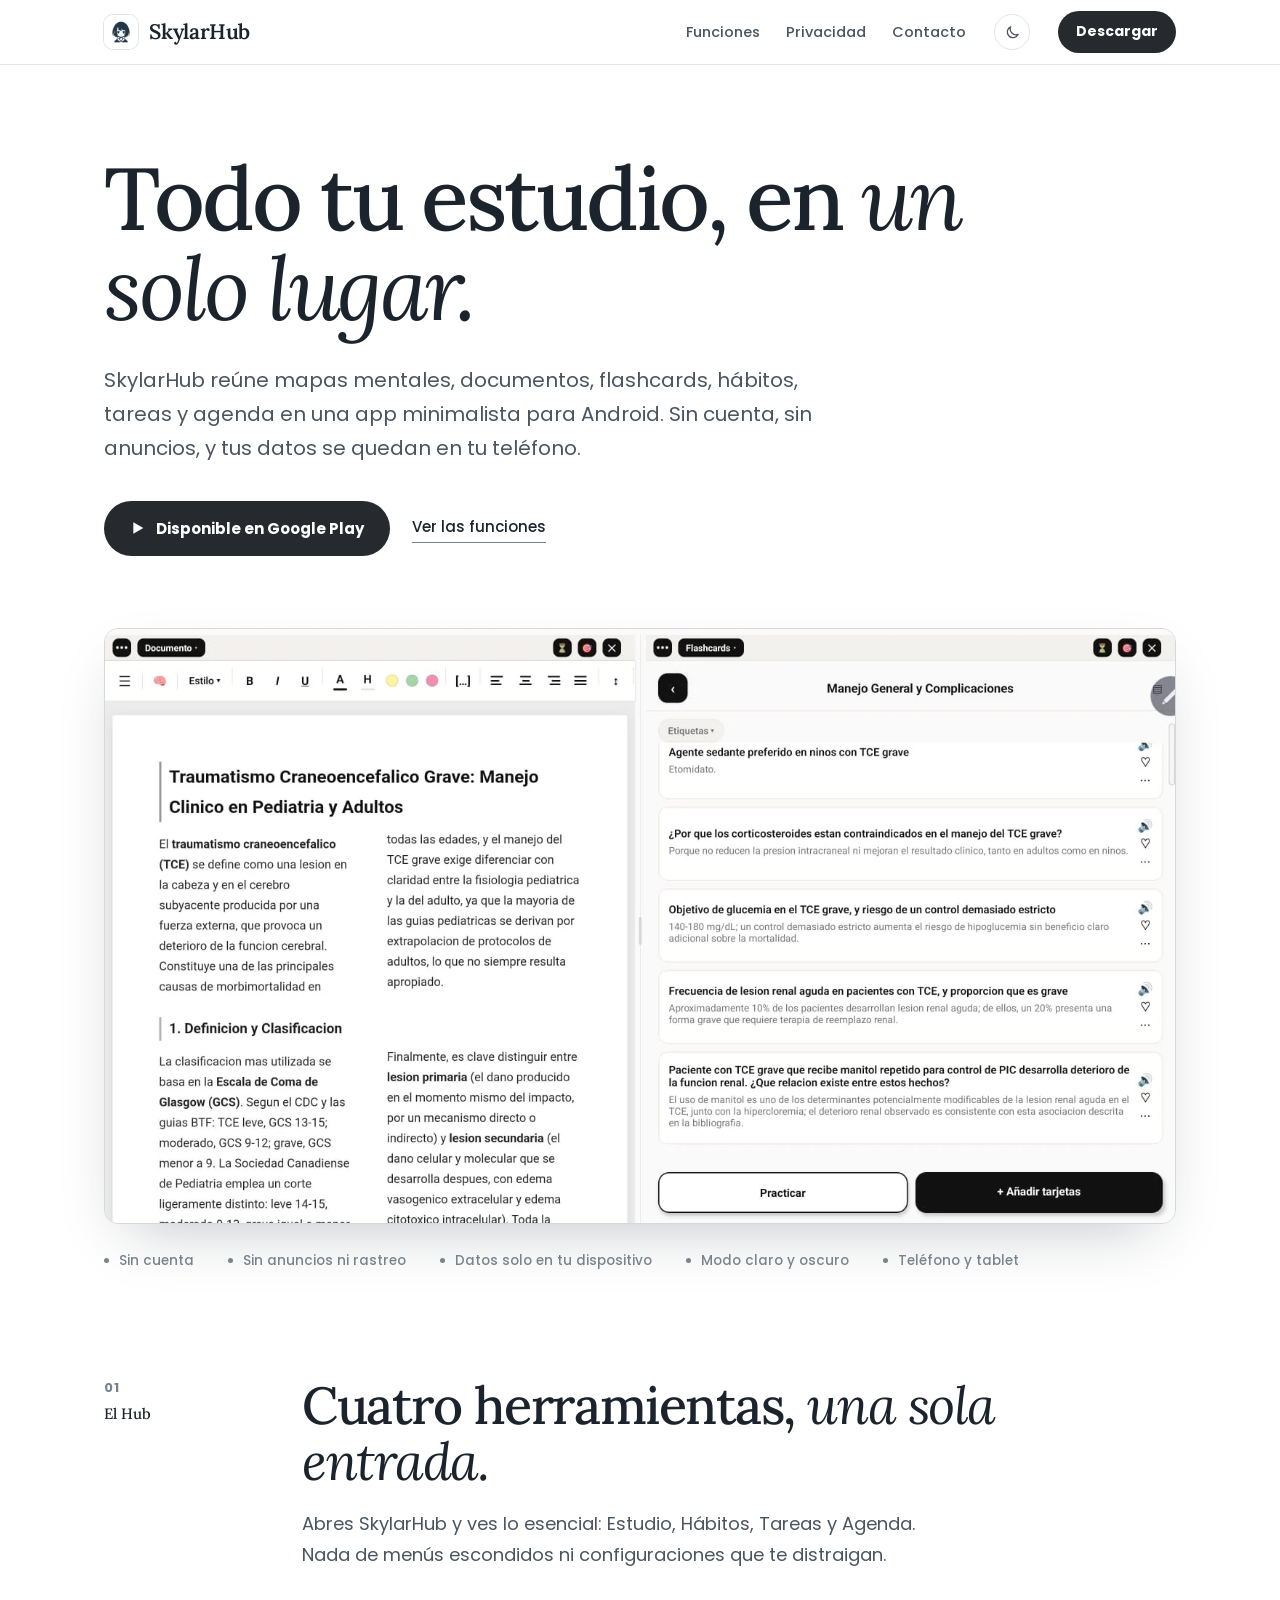
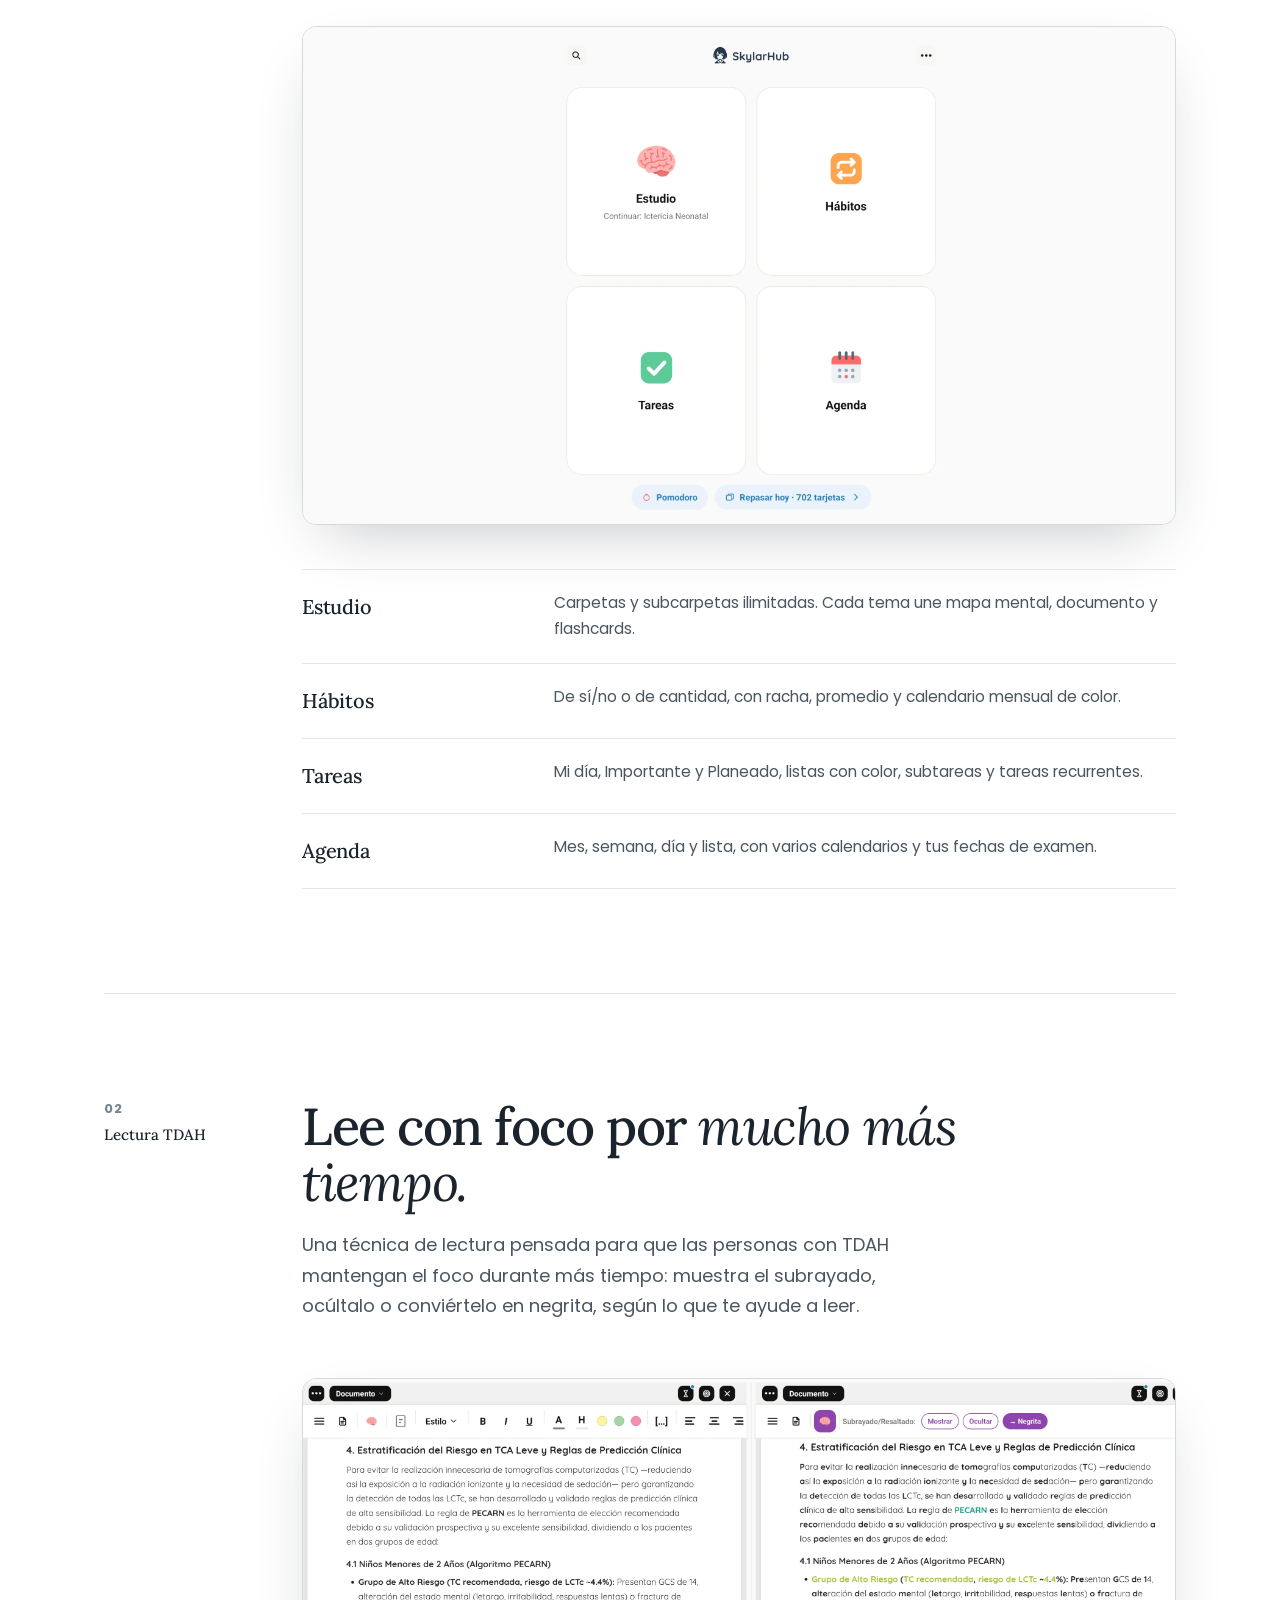
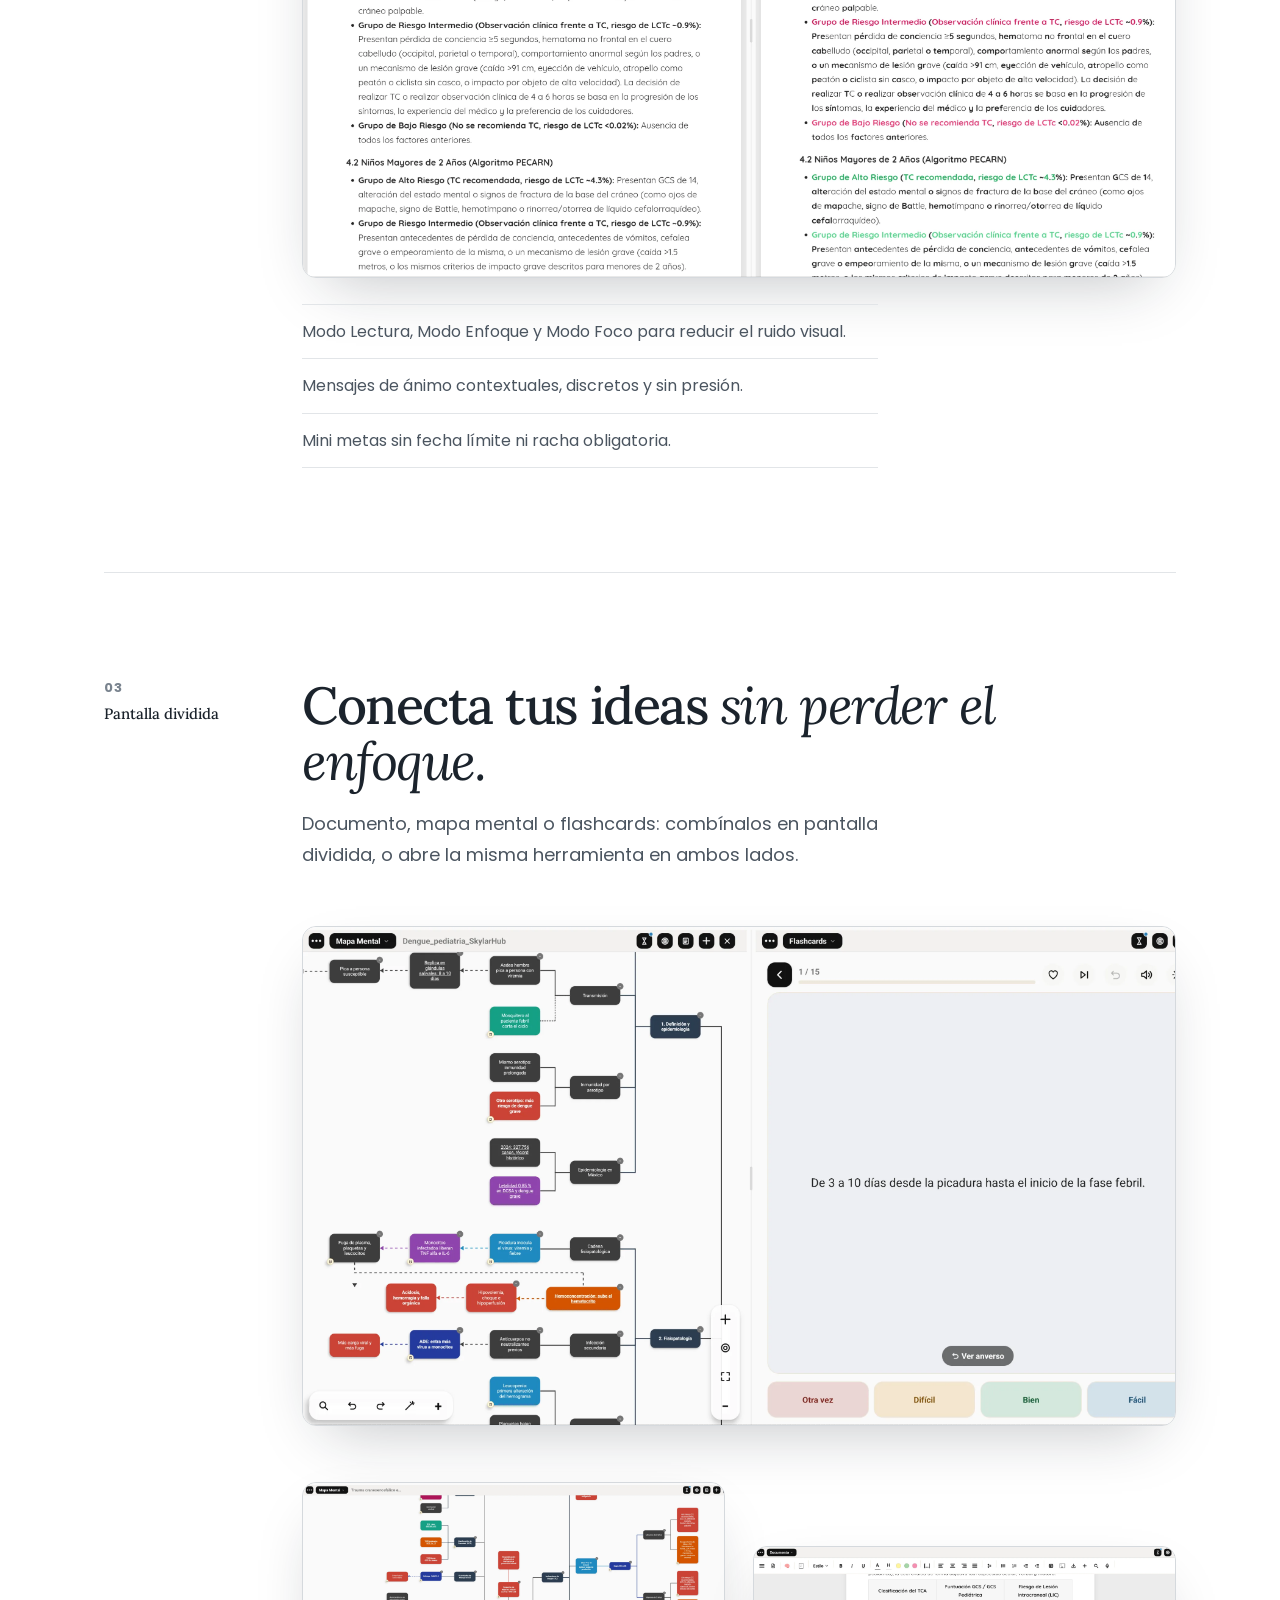
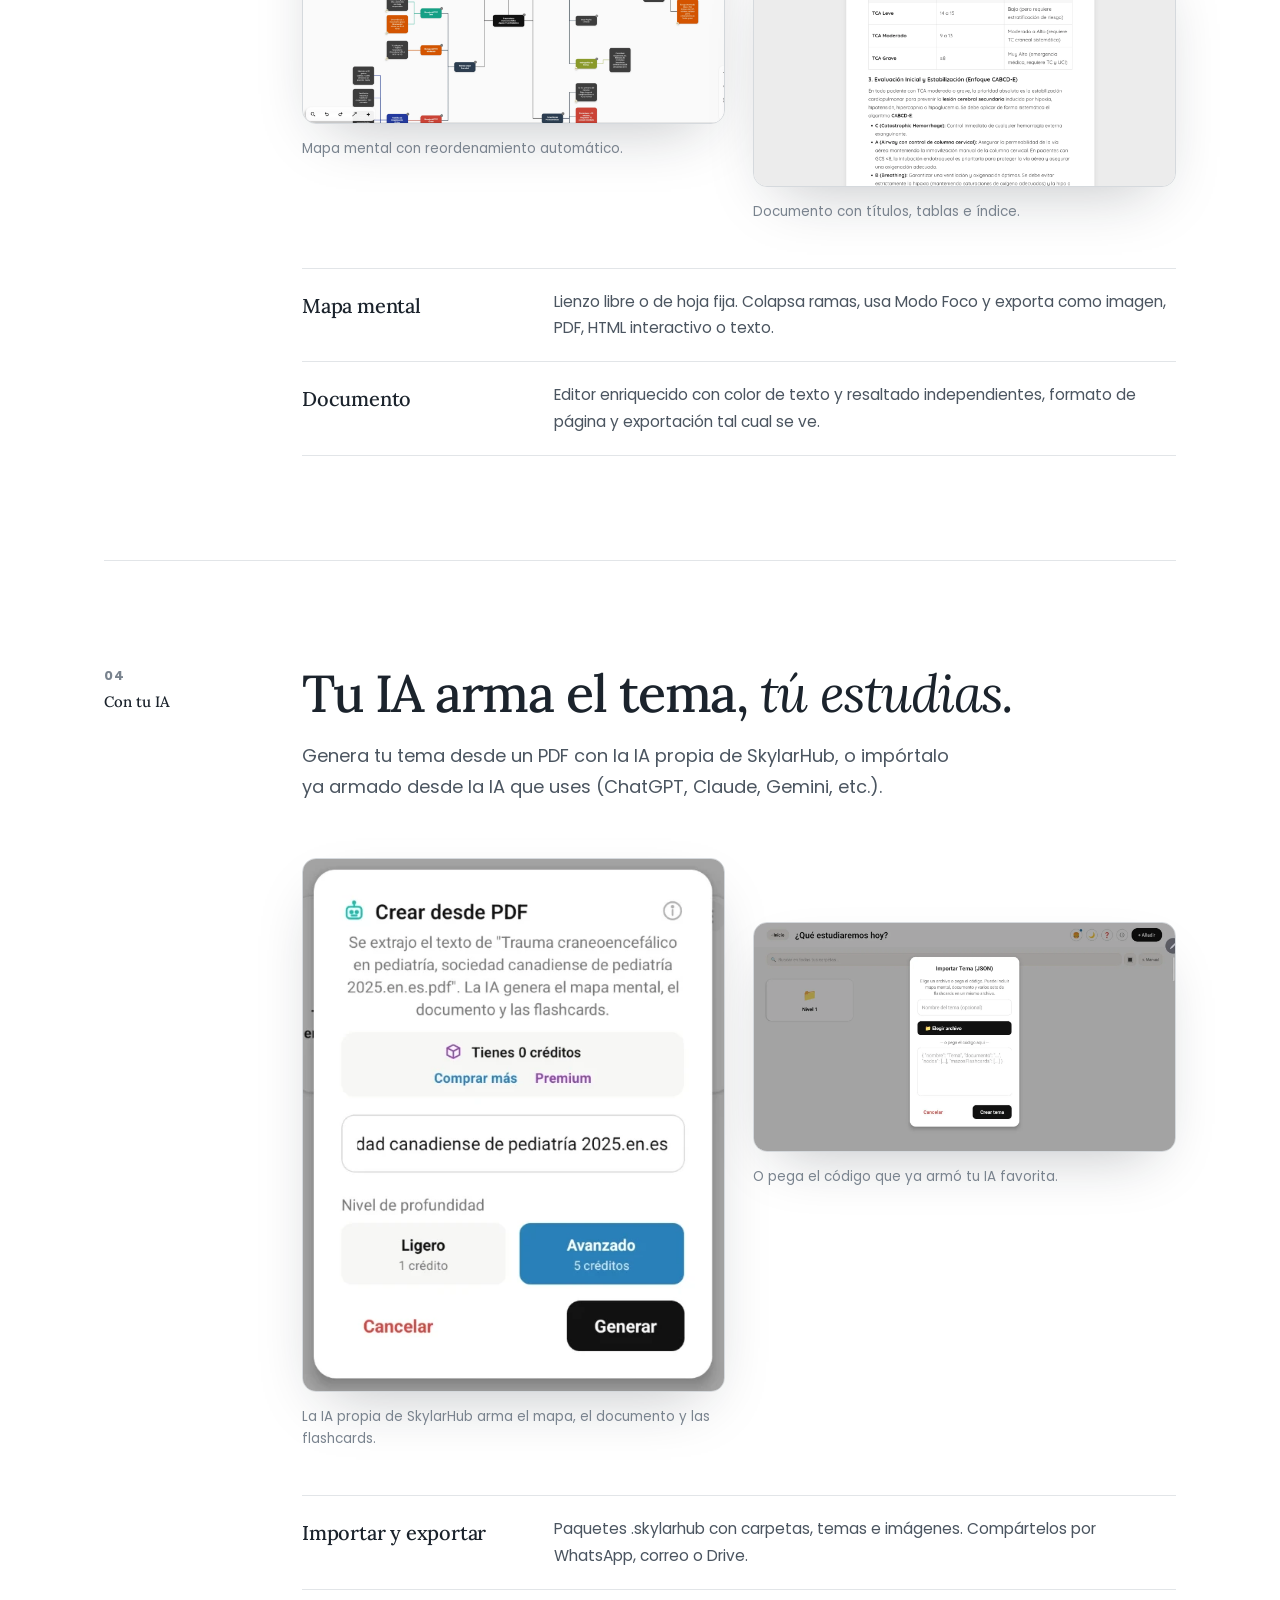
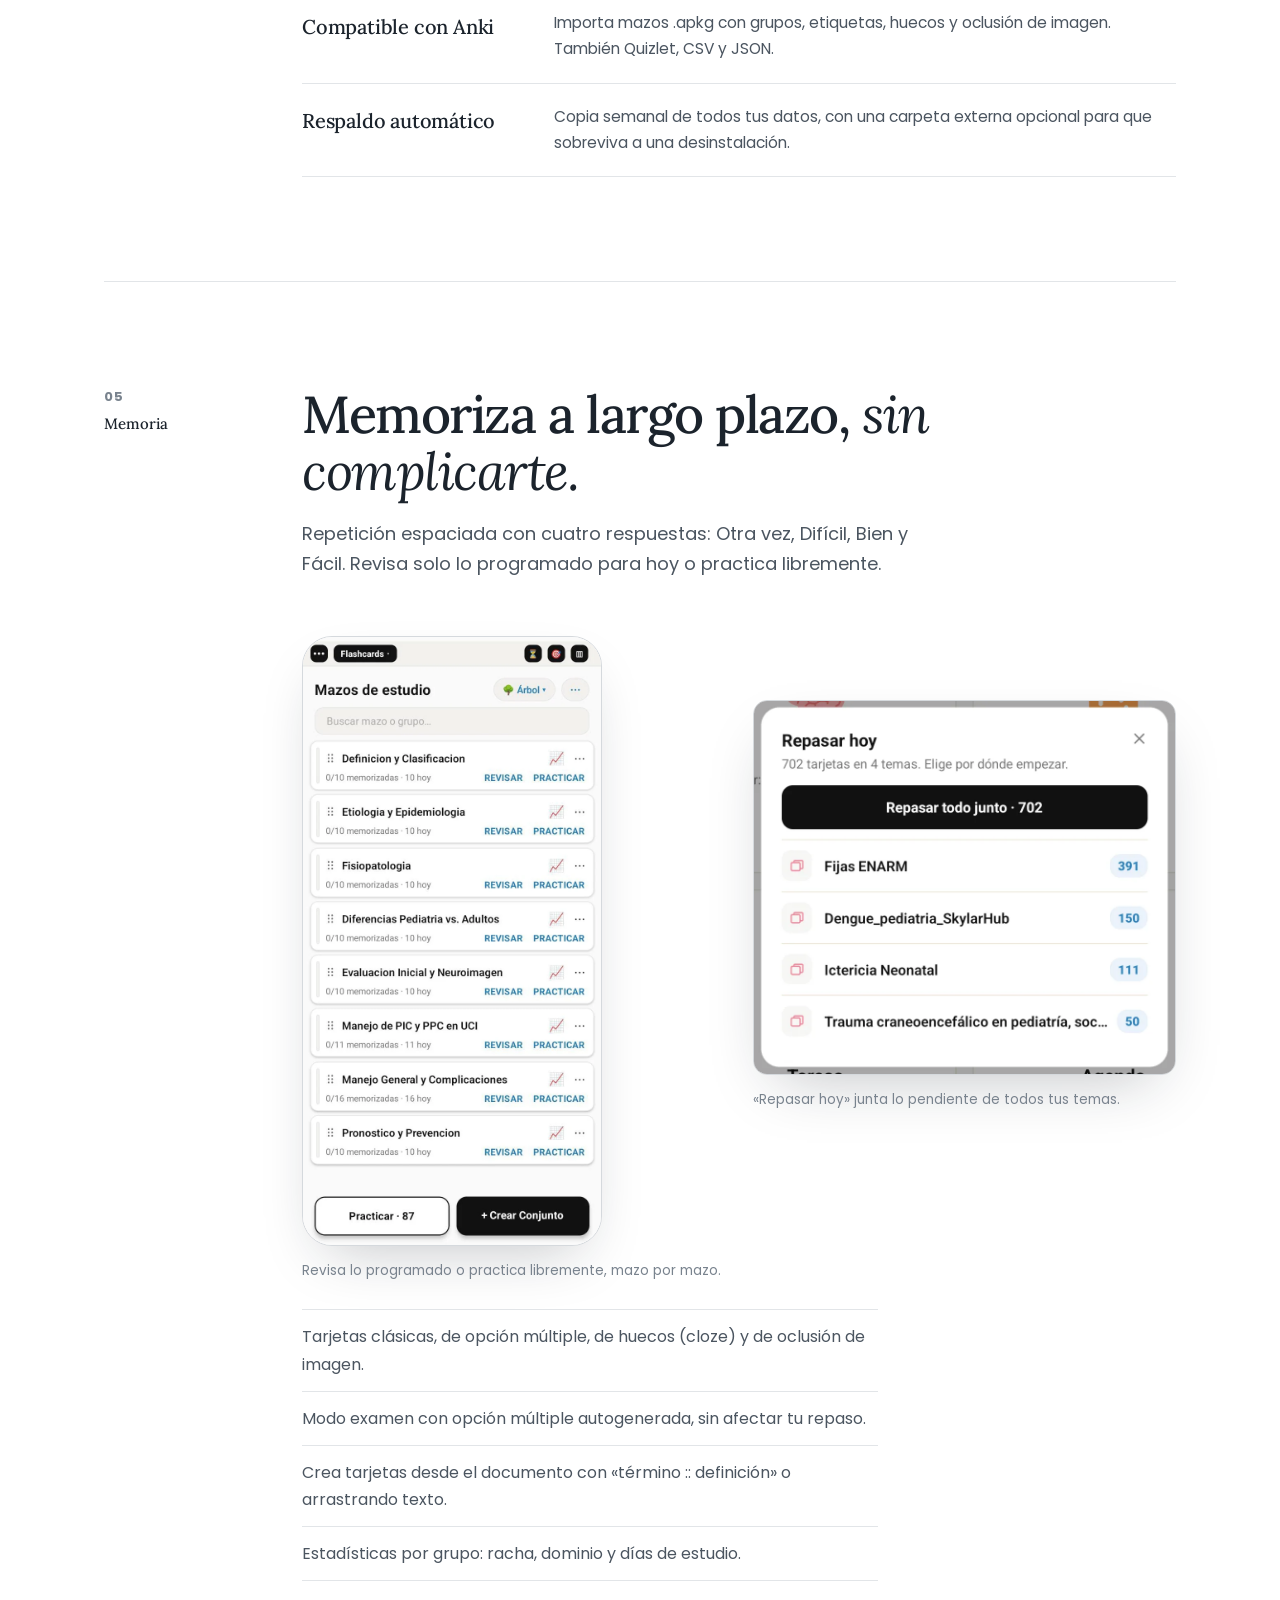
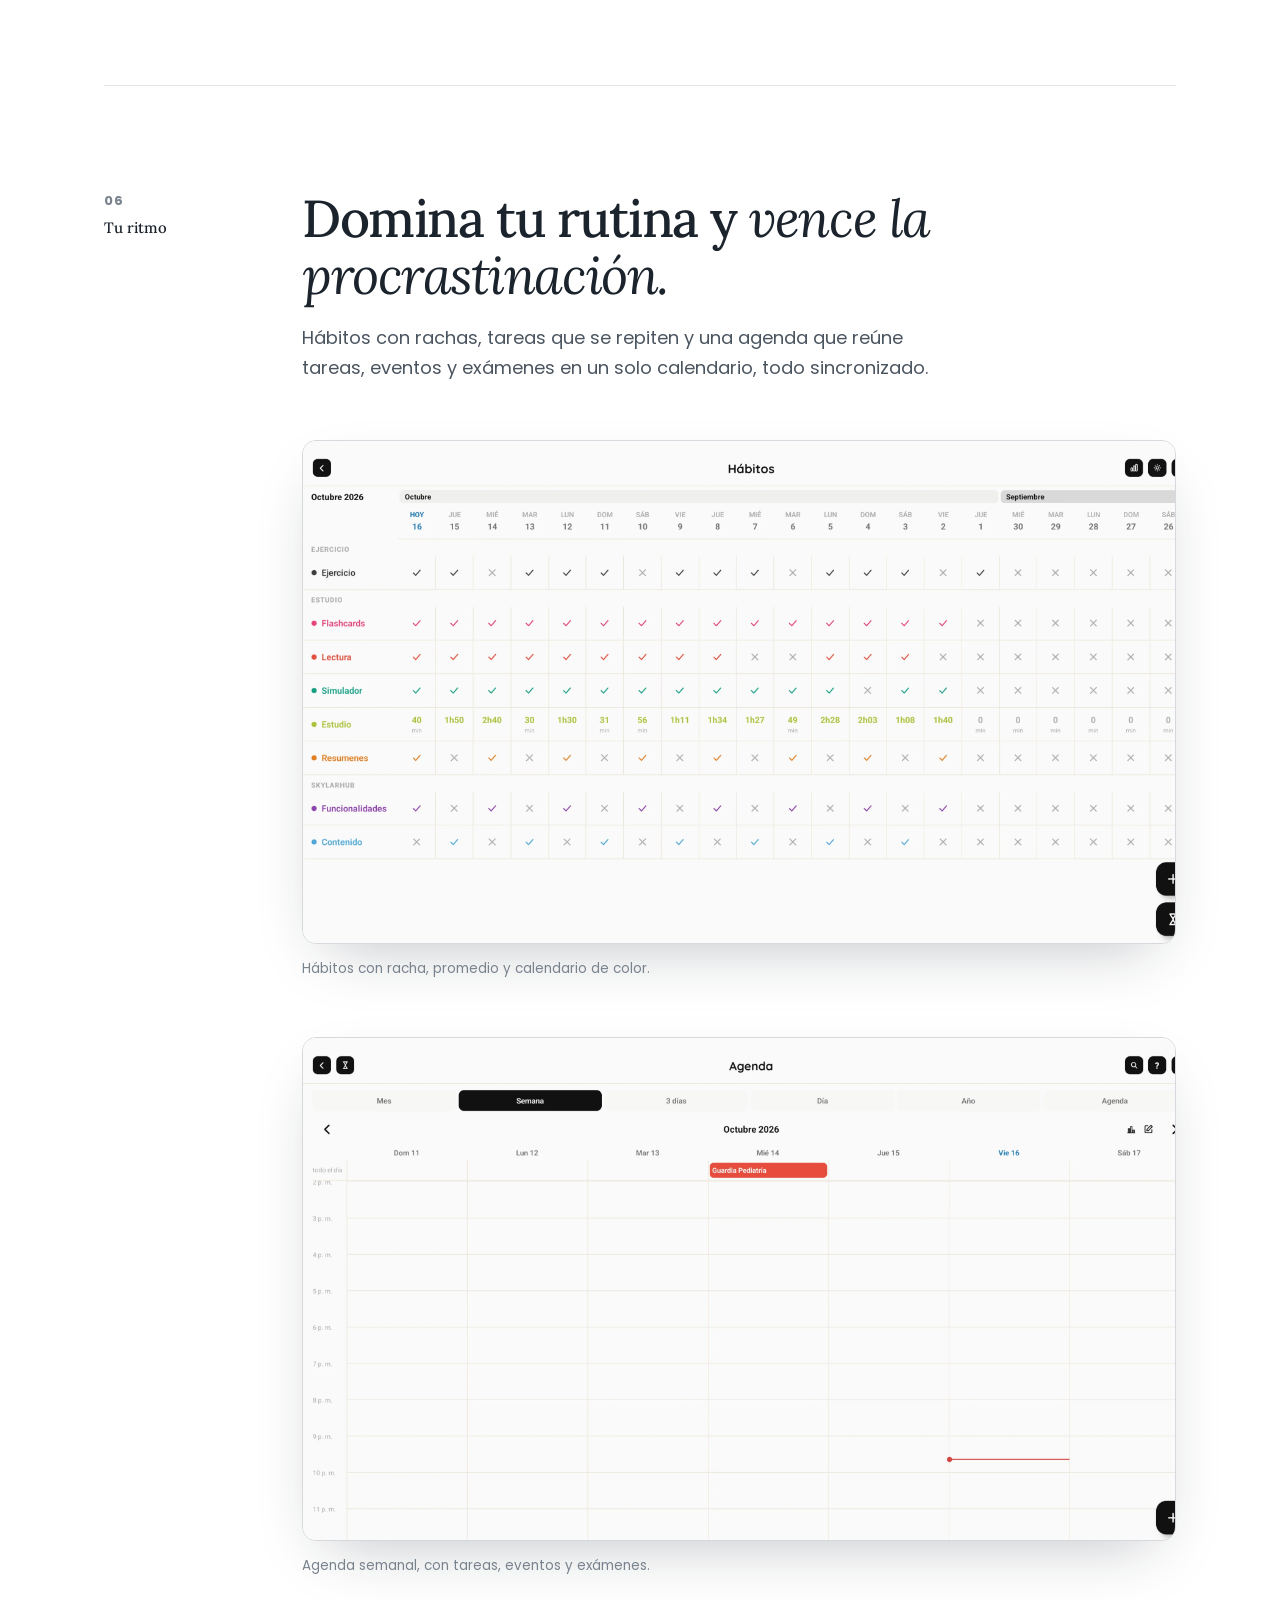
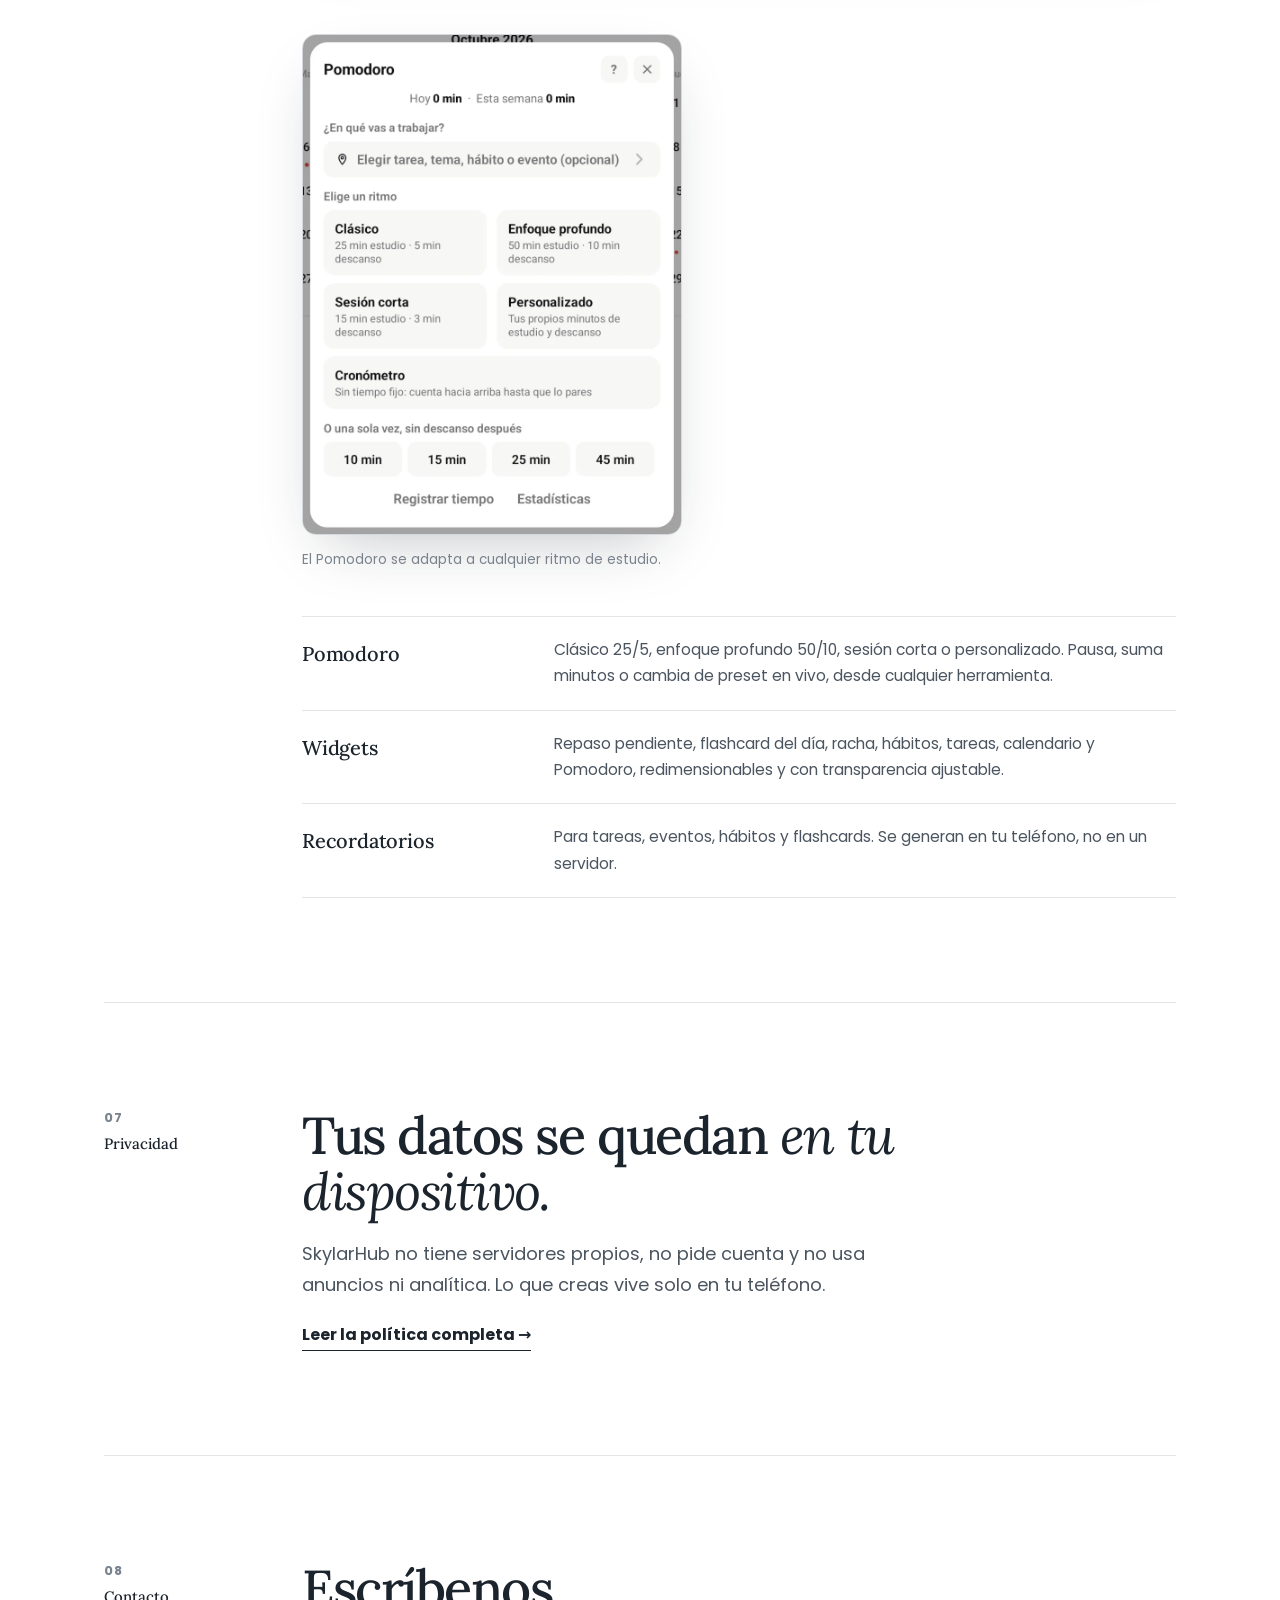
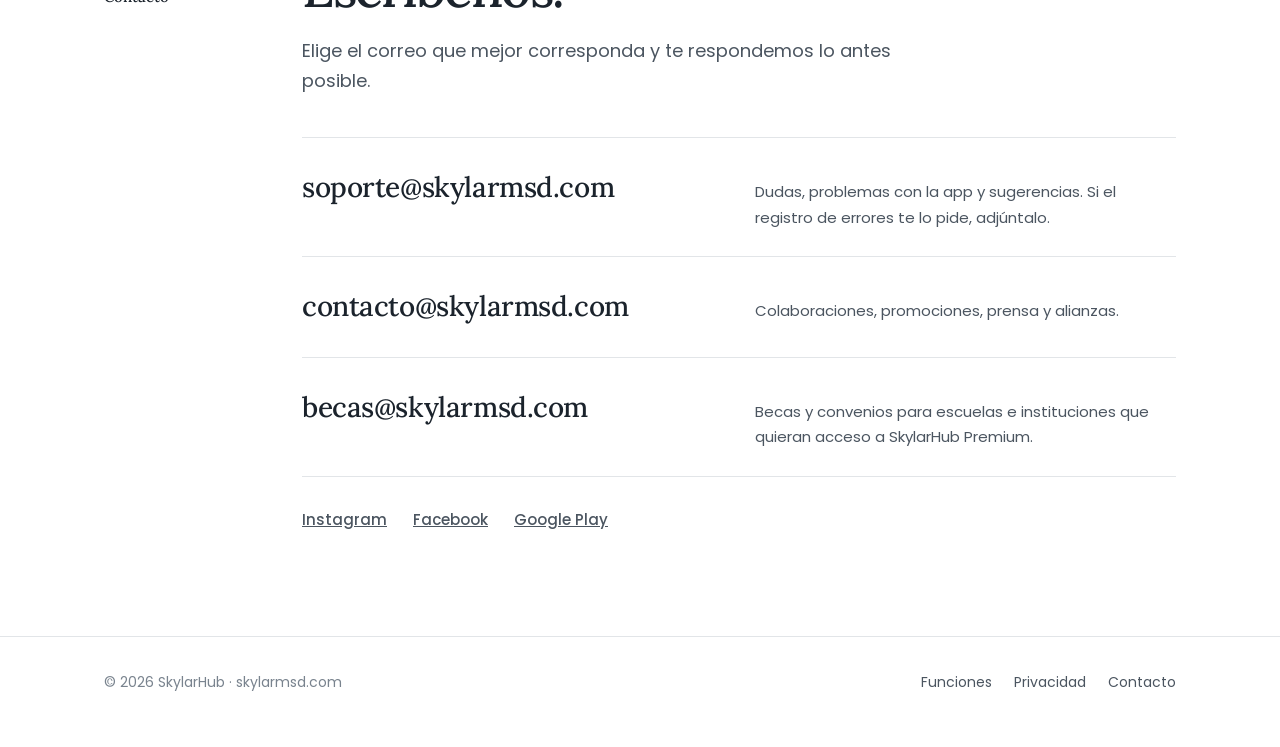
==== commit eaf50eee: "Rediseñar sección Funciones en 6 módulos y corregir bugs de contenido Reordena y reescribe la secció" ====
--- a/index.html
+++ b/index.html
@@ -62,45 +62,58 @@
   <section class="row first" id="funciones">
     <div class="lab">01<span>El Hub</span></div>
     <div>
-      <div class="side">
-        <div>
-          <h2>Cuatro herramientas, <em>una sola entrada.</em></h2>
-          <p class="intro">Abres SkylarHub y ves lo esencial: Estudio, Hábitos, Tareas y Agenda. Nada de menús escondidos ni configuraciones que te distraigan.</p>
-          <dl class="dl">
-            <div><dt>Estudio</dt><dd>Carpetas y subcarpetas ilimitadas. Cada tema une mapa mental, documento y flashcards.</dd></div>
-            <div><dt>Hábitos</dt><dd>De sí/no o de cantidad, con racha, promedio y calendario mensual de color.</dd></div>
-            <div><dt>Tareas</dt><dd>Mi día, Importante y Planeado, listas con color, subtareas y tareas recurrentes.</dd></div>
-            <div><dt>Agenda</dt><dd>Mes, semana, día y lista, con varios calendarios y tus fechas de examen.</dd></div>
-          </dl>
-        </div>
-        <figure><div class="shot phone"><img src="/assets/shots/hub.webp" width="720" height="1030" alt="Hub principal de SkylarHub" loading="lazy"></div></figure>
-      </div>
-    </div>
-  </section>
-
-  <section class="row">
-    <div class="lab">02<span>Estudio</span></div>
-    <div>
-      <h2>Un tema, <em>tres herramientas</em> conectadas.</h2>
-      <p class="intro">Un mapa mental para ver el panorama, un documento para el detalle y flashcards para memorizar. Un cuadro del mapa salta a su sección del documento, y al revés.</p>
-      <div class="pair">
-        <figure><div class="shot phone"><img src="/assets/shots/mapa.webp" width="720" height="1467" alt="Mapa mental en SkylarHub" loading="lazy"></div><figcaption>Mapa mental con reordenamiento automático.</figcaption></figure>
-        <figure><div class="shot phone"><img src="/assets/shots/documento.webp" width="720" height="1468" alt="Documento enriquecido en SkylarHub" loading="lazy"></div><figcaption>Documento con títulos, tablas e índice.</figcaption></figure>
-      </div>
+      <h2>Cuatro herramientas, <em>una sola entrada.</em></h2>
+      <p class="intro">Abres SkylarHub y ves lo esencial: Estudio, Hábitos, Tareas y Agenda. Nada de menús escondidos ni configuraciones que te distraigan.</p>
+      <figure class="wide"><div class="shot"><img src="/assets/shots/hub-2.webp" width="2860" height="1629" alt="Hub principal de SkylarHub con accesos a Estudio, Hábitos, Tareas y Agenda" loading="lazy"></div></figure>
       <dl class="dl">
-        <div><dt>Mapa mental</dt><dd>Lienzo libre o de hoja fija. Colapsa ramas, usa Modo Foco y exporta como imagen, PDF, HTML interactivo o texto.</dd></div>
-        <div><dt>Documento</dt><dd>Editor enriquecido con color de texto y resaltado independientes, formato de página y exportación tal cual se ve.</dd></div>
-        <div><dt>Pantalla dividida</dt><dd>Combina documento, mapa mental o flashcards, o abre la misma herramienta en ambos lados.</dd></div>
+        <div><dt>Estudio</dt><dd>Carpetas y subcarpetas ilimitadas. Cada tema une mapa mental, documento y flashcards.</dd></div>
+        <div><dt>Hábitos</dt><dd>De sí/no o de cantidad, con racha, promedio y calendario mensual de color.</dd></div>
+        <div><dt>Tareas</dt><dd>Mi día, Importante y Planeado, listas con color, subtareas y tareas recurrentes.</dd></div>
+        <div><dt>Agenda</dt><dd>Mes, semana, día y lista, con varios calendarios y tus fechas de examen.</dd></div>
       </dl>
     </div>
   </section>
 
   <section class="row">
-    <div class="lab">03<span>Con tu IA</span></div>
+    <div class="lab">02<span>Lectura TDAH</span></div>
+    <div>
+      <h2>Lee con foco por <em>mucho más tiempo.</em></h2>
+      <p class="intro">Una técnica de lectura pensada para que las personas con TDAH mantengan el foco durante más tiempo: muestra el subrayado, ocúltalo o conviértelo en negrita, según lo que te ayude a leer.</p>
+      <figure class="wide"><div class="shot"><img src="/assets/shots/lectura-2.webp" width="2860" height="1635" alt="Mismo documento comparado en modo normal y en modo Lectura TDAH, con la barra de subrayado configurable" loading="lazy"></div></figure>
+      <ul class="list">
+        <li>Modo Lectura, Modo Enfoque y Modo Foco para reducir el ruido visual.</li>
+        <li>Mensajes de ánimo contextuales, discretos y sin presión.</li>
+        <li>Mini metas sin fecha límite ni racha obligatoria.</li>
+      </ul>
+    </div>
+  </section>
+
+  <section class="row">
+    <div class="lab">03<span>Pantalla dividida</span></div>
+    <div>
+      <h2>Conecta tus ideas <em>sin perder el enfoque.</em></h2>
+      <p class="intro">Documento, mapa mental o flashcards: combínalos en pantalla dividida, o abre la misma herramienta en ambos lados.</p>
+      <figure class="wide"><div class="shot"><img src="/assets/shots/pantalla-dividida-2.webp" width="2860" height="1633" alt="Pantalla dividida con un mapa mental a la izquierda y flashcards en estudio a la derecha" loading="lazy"></div></figure>
+      <div class="pair pair-wide">
+        <figure><div class="shot"><img src="/assets/shots/mapa-2.webp" width="2860" height="1632" alt="Mapa mental en SkylarHub" loading="lazy"></div><figcaption>Mapa mental con reordenamiento automático.</figcaption></figure>
+        <figure><div class="shot"><img src="/assets/shots/documento-2.webp" width="2860" height="1620" alt="Documento enriquecido en SkylarHub" loading="lazy"></div><figcaption>Documento con títulos, tablas e índice.</figcaption></figure>
+      </div>
+      <dl class="dl">
+        <div><dt>Mapa mental</dt><dd>Lienzo libre o de hoja fija. Colapsa ramas, usa Modo Foco y exporta como imagen, PDF, HTML interactivo o texto.</dd></div>
+        <div><dt>Documento</dt><dd>Editor enriquecido con color de texto y resaltado independientes, formato de página y exportación tal cual se ve.</dd></div>
+      </dl>
+    </div>
+  </section>
+
+  <section class="row">
+    <div class="lab">04<span>Con tu IA</span></div>
     <div>
       <h2>Tu IA arma el tema, <em>tú estudias.</em></h2>
-      <p class="intro">Descarga las instrucciones, pégaselas a la IA que prefieras junto con tu bibliografía y pega el resultado en SkylarHub. Obtienes el mapa, el documento y los mazos ya armados.</p>
-      <figure class="wide"><div class="shot"><img src="/assets/shots/importar.webp" width="1472" height="797" alt="Ventana para importar un tema en formato JSON" loading="lazy"></div></figure>
+      <p class="intro">Genera tu tema desde un PDF con la IA propia de SkylarHub, o impórtalo ya armado desde la IA que uses (ChatGPT, Claude, Gemini, etc.).</p>
+      <div class="pair pair-wide">
+        <figure><div class="shot"><img src="/assets/shots/crear-desde-pdf.webp" width="550" height="694" alt="Ventana para crear un tema desde un PDF, con nivel de profundidad Ligero o Avanzado" loading="lazy"></div><figcaption>La IA propia de SkylarHub arma el mapa, el documento y las flashcards.</figcaption></figure>
+        <figure><div class="shot"><img src="/assets/shots/importar.webp" width="1472" height="797" alt="Ventana para importar un tema en formato JSON" loading="lazy"></div><figcaption>O pega el código que ya armó tu IA favorita.</figcaption></figure>
+      </div>
       <dl class="dl">
         <div><dt>Importar y exportar</dt><dd>Paquetes .skylarhub con carpetas, temas e imágenes. Compártelos por WhatsApp, correo o Drive.</dd></div>
         <div><dt>Compatible con Anki</dt><dd>Importa mazos .apkg con grupos, etiquetas, huecos y oclusión de imagen. También Quizlet, CSV y JSON.</dd></div>
@@ -110,34 +123,19 @@
   </section>
 
   <section class="row">
-    <div class="lab">04<span>Memoria</span></div>
+    <div class="lab">05<span>Memoria</span></div>
     <div>
-      <div class="side">
-        <div>
-          <h2>Memoriza a largo plazo, <em>sin complicarte.</em></h2>
-          <p class="intro">Repetición espaciada con cuatro respuestas: Otra vez, Difícil, Bien y Fácil. Revisa solo lo programado para hoy o practica libremente.</p>
-          <ul class="list">
-            <li>Tarjetas clásicas, de opción múltiple, de huecos (cloze) y de oclusión de imagen.</li>
-            <li>Modo examen con opción múltiple autogenerada, sin afectar tu repaso.</li>
-            <li>Crea tarjetas desde el documento con «término :: definición» o arrastrando texto.</li>
-            <li>Estadísticas por grupo: racha, dominio y días de estudio.</li>
-          </ul>
-        </div>
-        <figure><div class="shot phone"><img src="/assets/shots/mazos.webp" width="720" height="1470" alt="Mazos de estudio con tarjetas pendientes para hoy" loading="lazy"></div></figure>
+      <h2>Memoriza a largo plazo, <em>sin complicarte.</em></h2>
+      <p class="intro">Repetición espaciada con cuatro respuestas: Otra vez, Difícil, Bien y Fácil. Revisa solo lo programado para hoy o practica libremente.</p>
+      <div class="pair">
+        <figure><div class="shot phone"><img src="/assets/shots/mazos.webp" width="720" height="1470" alt="Mazos de estudio con tarjetas pendientes para hoy" loading="lazy"></div><figcaption>Revisa lo programado o practica libremente, mazo por mazo.</figcaption></figure>
+        <figure><div class="shot"><img src="/assets/shots/repasar-hoy.webp" width="880" height="780" alt="Ventana «Repasar hoy» con el total de tarjetas pendientes desglosado por tema" loading="lazy"></div><figcaption>«Repasar hoy» junta lo pendiente de todos tus temas.</figcaption></figure>
       </div>
-    </div>
-  </section>
-
-  <section class="row">
-    <div class="lab">05<span>Lectura</span></div>
-    <div>
-      <p class="pull">Una técnica de lectura pensada para que las personas con TDAH <em>mantengan el foco durante más tiempo.</em></p>
-      <p class="intro">Muestra el subrayado, ocúltalo o conviértelo en negrita, según lo que te ayude a leer.</p>
-      <figure class="wide"><div class="shot"><img src="/assets/shots/lectura.webp" width="1472" height="819" alt="Documento con la barra de subrayado configurable" loading="lazy"></div></figure>
       <ul class="list">
-        <li>Modo Lectura, Modo Enfoque y Modo Foco para reducir el ruido visual.</li>
-        <li>Mensajes de ánimo contextuales, discretos y sin presión.</li>
-        <li>Mini metas sin fecha límite ni racha obligatoria.</li>
+        <li>Tarjetas clásicas, de opción múltiple, de huecos (cloze) y de oclusión de imagen.</li>
+        <li>Modo examen con opción múltiple autogenerada, sin afectar tu repaso.</li>
+        <li>Crea tarjetas desde el documento con «término :: definición» o arrastrando texto.</li>
+        <li>Estadísticas por grupo: racha, dominio y días de estudio.</li>
       </ul>
     </div>
   </section>
@@ -145,17 +143,16 @@
   <section class="row">
     <div class="lab">06<span>Tu ritmo</span></div>
     <div>
-      <h2>Organiza tus días y <em>estudia por bloques.</em></h2>
-      <p class="intro">Hábitos con historial de tres meses, tareas que se repiten y una agenda que reúne tareas, eventos y exámenes en un solo calendario.</p>
-      <figure class="wide"><div class="shot"><img src="/assets/shots/tareas.webp" width="1472" height="825" alt="Listas de tareas en SkylarHub" loading="lazy"></div></figure>
-      <div class="side" style="margin-top:56px">
-        <dl class="dl" style="margin-top:0">
-          <div><dt>Pomodoro</dt><dd>Clásico 25/5, enfoque profundo 50/10, sesión corta o personalizado. Pausa, suma minutos o cambia de preset en vivo, desde cualquier herramienta.</dd></div>
-          <div><dt>Widgets</dt><dd>Repaso pendiente, flashcard del día, racha, hábitos, tareas, calendario y Pomodoro, redimensionables y con transparencia ajustable.</dd></div>
-          <div><dt>Recordatorios</dt><dd>Para tareas, eventos, hábitos y flashcards. Se generan en tu teléfono, no en un servidor.</dd></div>
-        </dl>
-        <figure><div class="shot phone"><img src="/assets/shots/pomodoro.webp" width="720" height="1460" alt="Temporizador Pomodoro" loading="lazy"></div></figure>
-      </div>
+      <h2>Domina tu rutina y <em>vence la procrastinación.</em></h2>
+      <p class="intro">Hábitos con rachas, tareas que se repiten y una agenda que reúne tareas, eventos y exámenes en un solo calendario, todo sincronizado.</p>
+      <figure class="wide"><div class="shot"><img src="/assets/shots/habitos.webp" width="2860" height="1648" alt="Grilla de hábitos con rachas de colores" loading="lazy"></div><figcaption>Hábitos con racha, promedio y calendario de color.</figcaption></figure>
+      <figure class="wide"><div class="shot"><img src="/assets/shots/agenda.webp" width="2860" height="1644" alt="Agenda en vista semanal" loading="lazy"></div><figcaption>Agenda semanal, con tareas, eventos y exámenes.</figcaption></figure>
+      <figure class="wide narrow-fig"><div class="shot"><img src="/assets/shots/pomodoro-2.webp" width="840" height="1110" alt="Selector de ritmo de Pomodoro: Clásico, Enfoque profundo, Sesión corta o Personalizado" loading="lazy"></div><figcaption>El Pomodoro se adapta a cualquier ritmo de estudio.</figcaption></figure>
+      <dl class="dl">
+        <div><dt>Pomodoro</dt><dd>Clásico 25/5, enfoque profundo 50/10, sesión corta o personalizado. Pausa, suma minutos o cambia de preset en vivo, desde cualquier herramienta.</dd></div>
+        <div><dt>Widgets</dt><dd>Repaso pendiente, flashcard del día, racha, hábitos, tareas, calendario y Pomodoro, redimensionables y con transparencia ajustable.</dd></div>
+        <div><dt>Recordatorios</dt><dd>Para tareas, eventos, hábitos y flashcards. Se generan en tu teléfono, no en un servidor.</dd></div>
+      </dl>
     </div>
   </section>
 
@@ -178,7 +175,7 @@
       <div class="mails">
         <a class="mail" href="mailto:soporte@skylarmsd.com"><b>soporte@skylarmsd.com</b><span>Dudas, problemas con la app y sugerencias. Si el registro de errores te lo pide, adjúntalo.</span></a>
         <a class="mail" href="mailto:contacto@skylarmsd.com"><b>contacto@skylarmsd.com</b><span>Colaboraciones, promociones, prensa y alianzas.</span></a>
-        <a class="mail" href="mailto:becas@skylarmsd.com"><b>becas@skylarmsd.com</b><span>Becas y convenios para escuelas e instituciones, cuando lleguen las funciones premium.</span></a>
+        <a class="mail" href="mailto:becas@skylarmsd.com"><b>becas@skylarmsd.com</b><span>Becas y convenios para escuelas e instituciones que quieran acceso a SkylarHub Premium.</span></a>
       </div>
       <p class="social"><a href="https://www.instagram.com/skylarmsd/" target="_blank" rel="noopener">Instagram</a><a href="https://www.facebook.com/profile.php?id=61578050750793" target="_blank" rel="noopener">Facebook</a><a href="https://play.google.com/store/apps/details?id=com.skylarmsd.mapasmentalesmed" target="_blank" rel="noopener">Google Play</a></p>
     </div>
--- a/assets/style.css
+++ b/assets/style.css
@@ -96,10 +96,16 @@
 .pair .shot.phone{max-width:300px}
 .pair figure:nth-child(2){margin-top:64px}
 @media(max-width:620px){.pair{grid-template-columns:1fr 1fr;gap:14px}.pair figure:nth-child(2){margin-top:34px}}
+/* Pares con al menos una captura ANCHA (no el mockup angosto de teléfono): a la mitad del ancho de fila ya se leen
+   mal en escritorio chico, y en el celular directamente no se lee nada — se apilan en una sola columna. */
+@media(max-width:860px){.pair.pair-wide{grid-template-columns:1fr;gap:28px}.pair.pair-wide figure:nth-child(2){margin-top:0}}
 .side{display:grid;grid-template-columns:1fr 250px;gap:48px;align-items:start;margin-top:8px}
 .side .shot.phone{width:100%}
 @media(max-width:860px){.side{grid-template-columns:1fr}.side figure{max-width:280px}}
 .wide{margin-top:56px}
+/* Capturas de ventana/modal (angostas) usadas solas en una fila ancha: sin esto se estiran al ancho completo de la
+   fila y quedan gigantes y deformadas — se las limita a un ancho razonable, como las capturas de "pair". */
+.wide.narrow-fig{max-width:380px}
 
 .pull{font-family:var(--serif);font-weight:400;font-size:clamp(24px,3.2vw,38px);line-height:1.28;letter-spacing:-.02em;margin:0 0 28px;max-width:22em}
 .pull em{font-style:italic}
